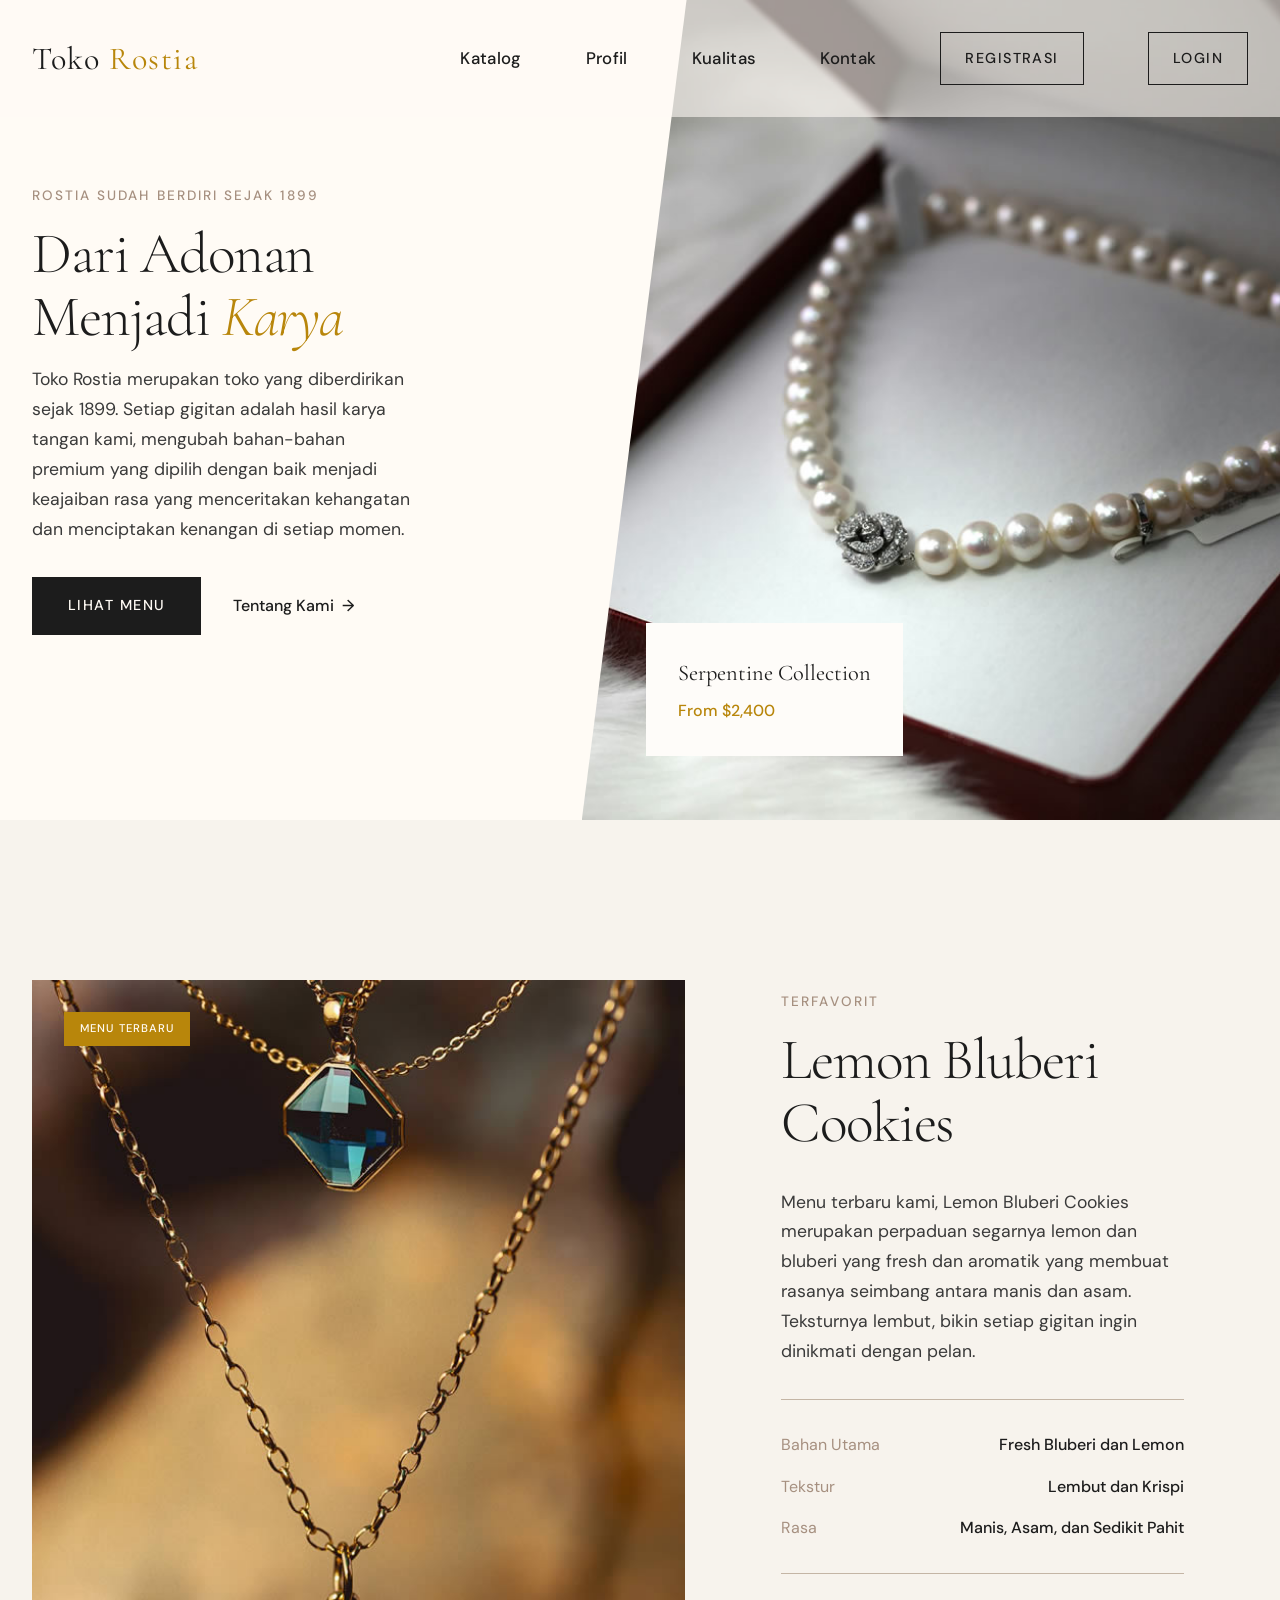
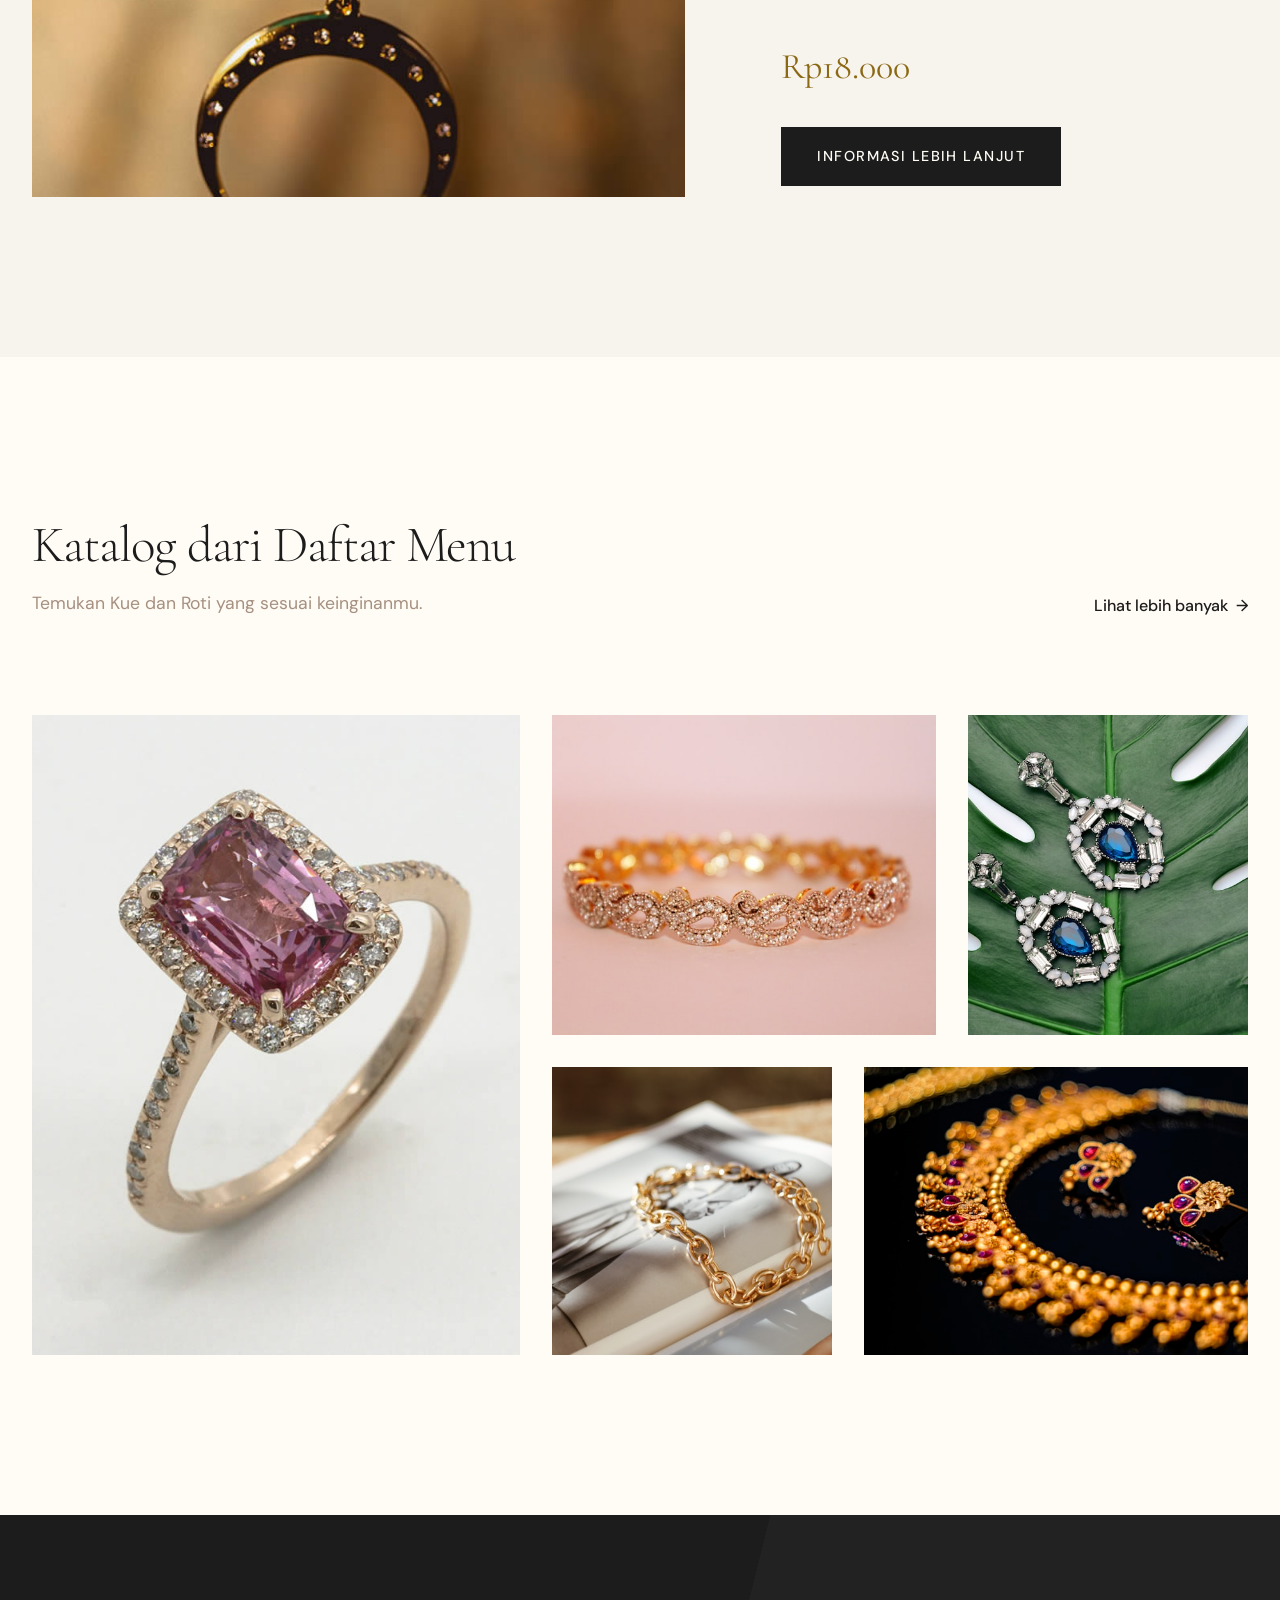
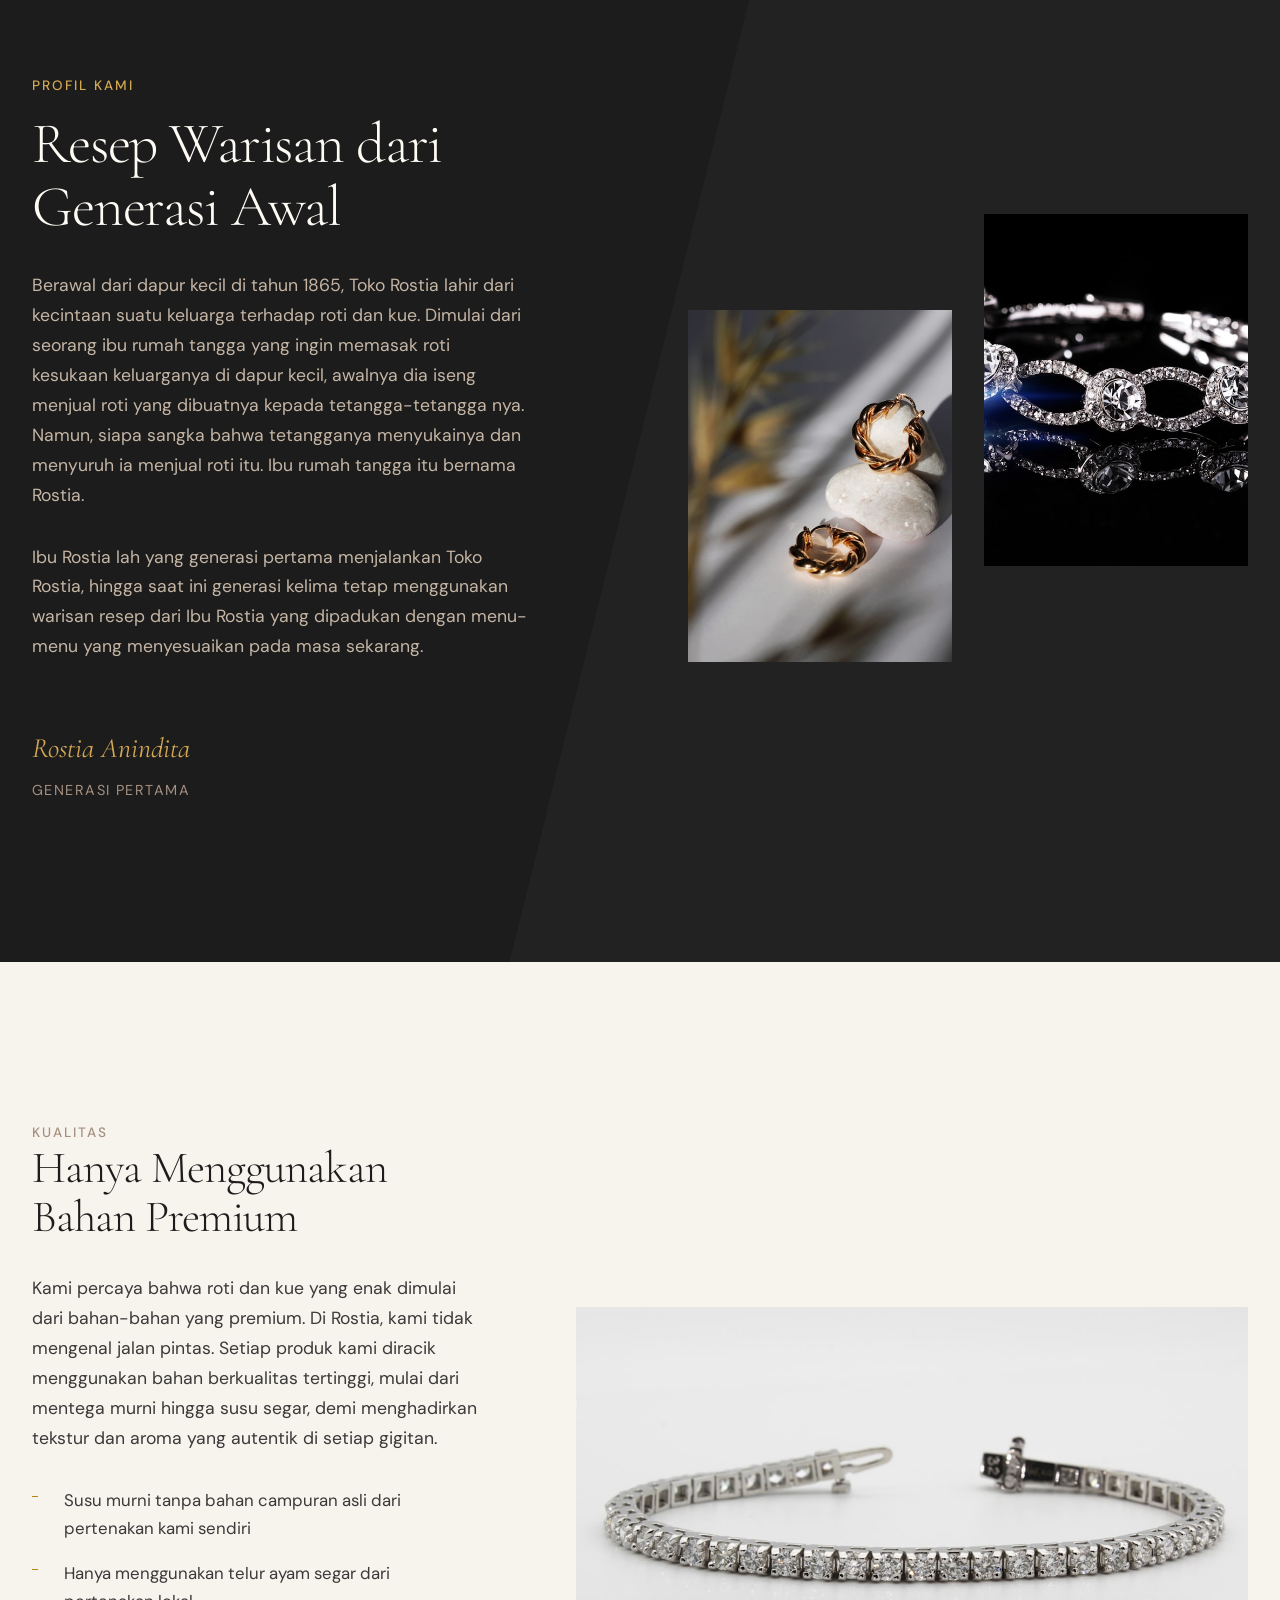
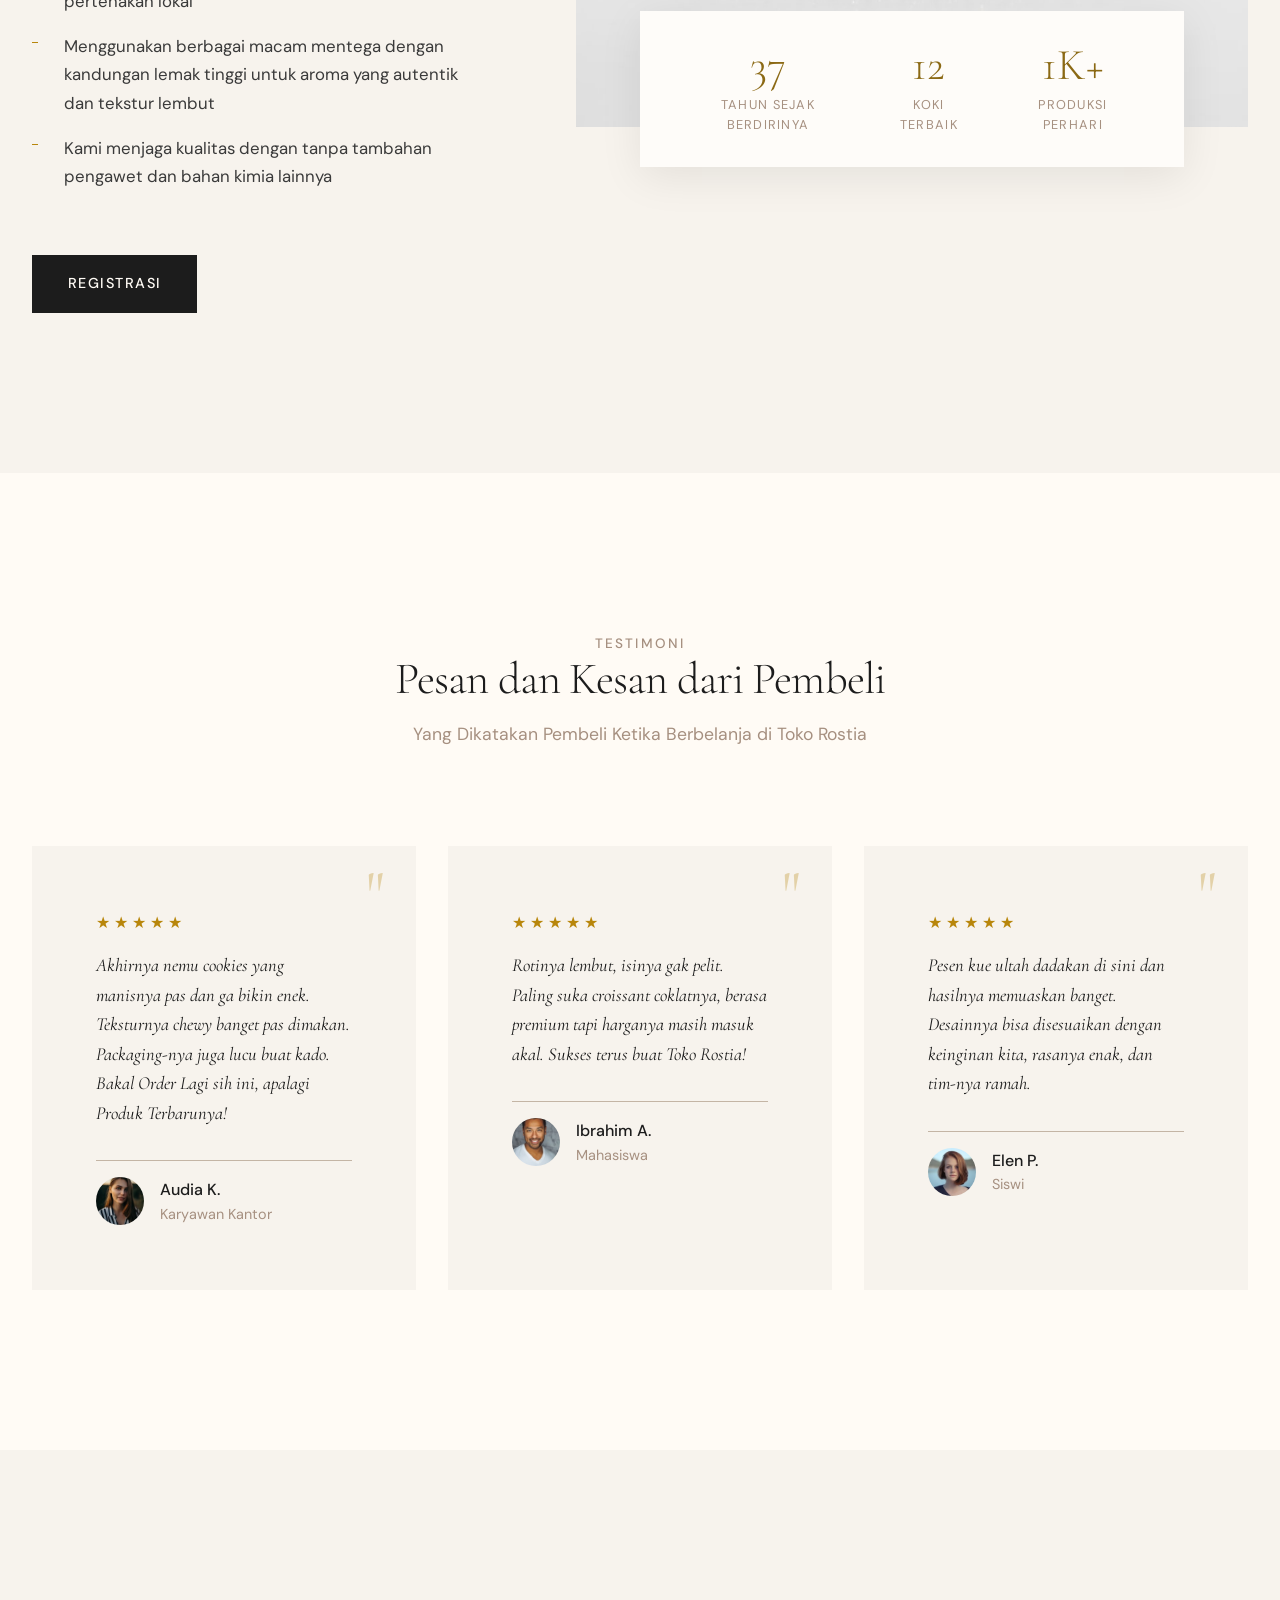
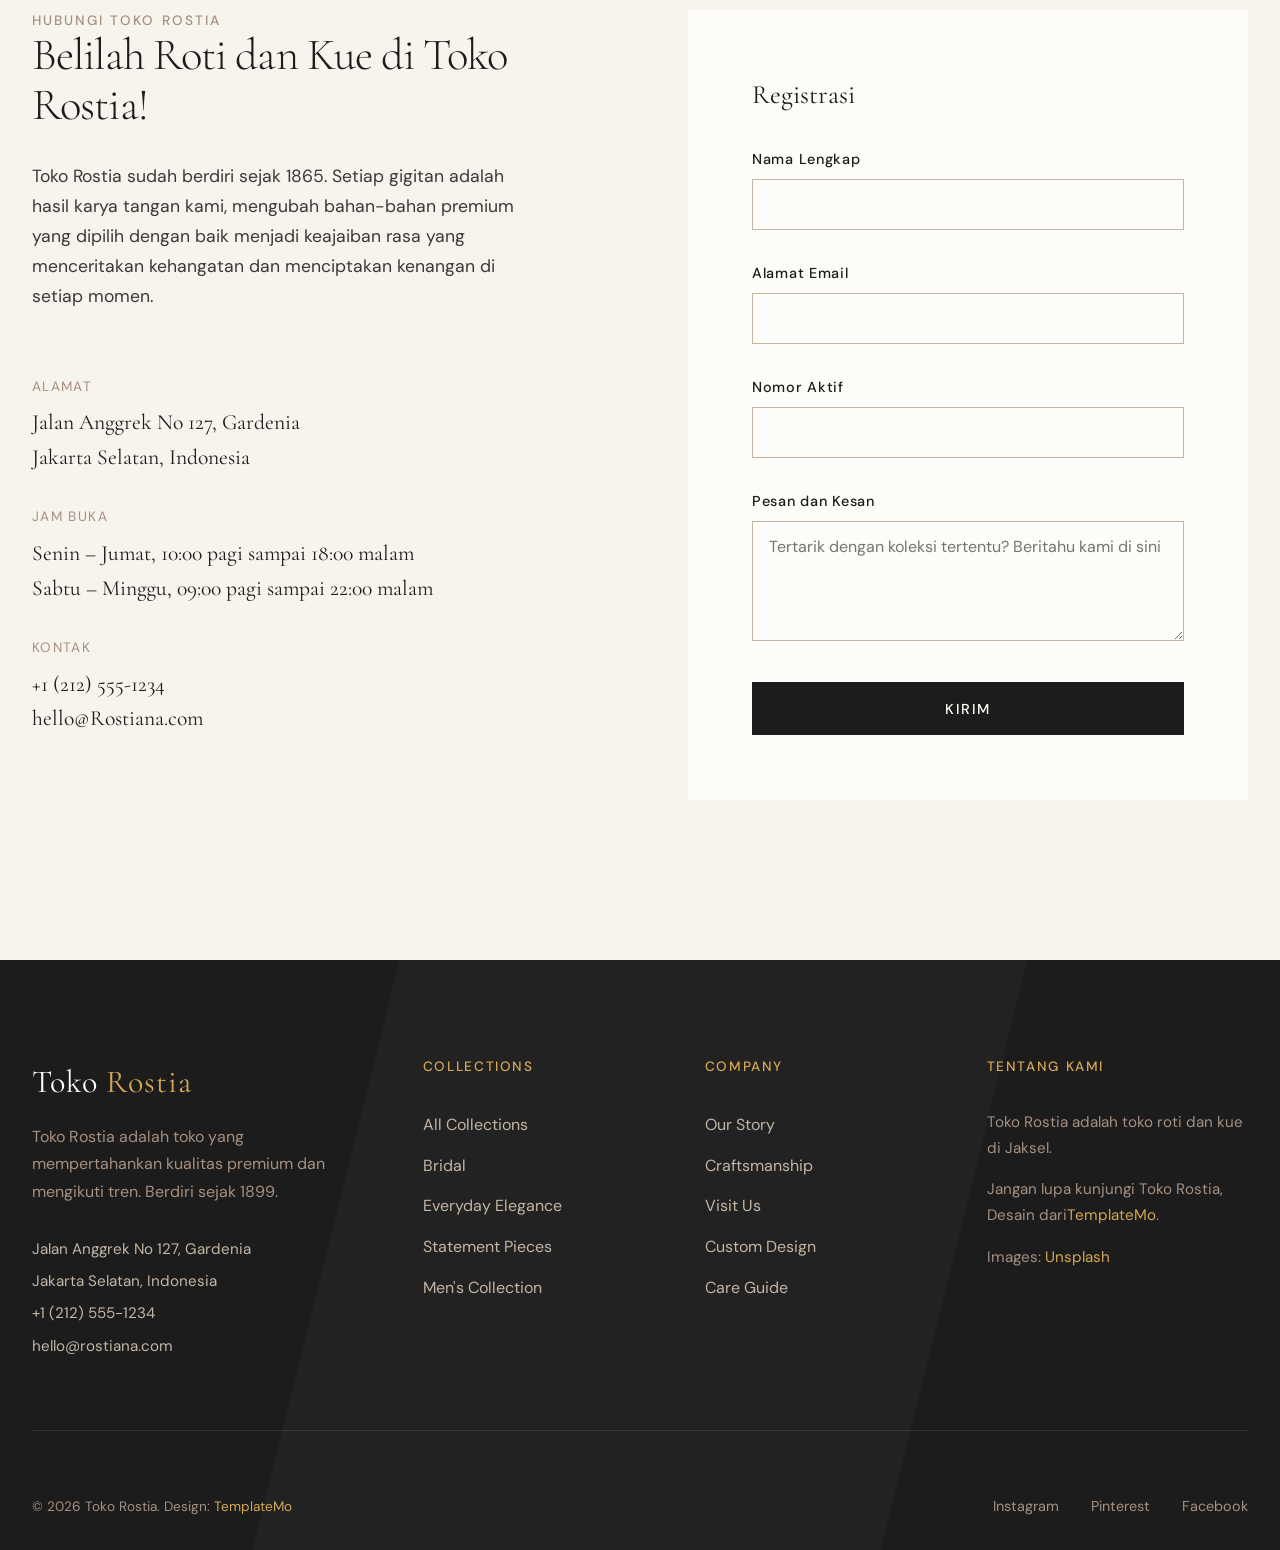
==== index.html @ 6ea212ae "Update index.html" ====
<!DOCTYPE html>
<html lang="en">
<head>
    <meta charset="UTF-8">
    <meta name="viewport" content="width=device-width, initial-scale=1.0">
    <title>tokorostia</title>
    
    <!-- Google Fonts -->
    <link rel="preconnect" href="https://fonts.googleapis.com">
    <link rel="preconnect" href="https://fonts.gstatic.com" crossorigin>
    <link href="https://fonts.googleapis.com/css2?family=Cormorant+Garamond:ital,wght@0,300;0,400;0,500;0,600;1,300;1,400&family=DM+Sans:ital,wght@0,400;0,500;0,600;1,400&display=swap" rel="stylesheet">
    <link rel="stylesheet" href="templatemo-maison-style.css">
    <!--

TemplateMo 611 Maison Doree

https://templatemo.com/tm-611-maison-doree

-->
</head>
<body>
    <!-- Header -->
    <header class="site-header" id="header">
        <div class="container">
            <div class="header-inner">
                <a href="#" class="logo">Toko <span>Rostia</span></a>
                
                <nav class="nav-main">
                    <a href="#collections">Katalog</a>
                    <a href="#story">Profil</a>
                    <a href="#craftsmanship">Kualitas</a>
                    <a href="#contact">Kontak</a>
                    <a href="#contact" class="nav-cta">Registrasi</a>
                    <a href="login/index.html" class="nav-cta">Login</a>
                </nav>
                
                <button class="menu-toggle" id="menuToggle" aria-label="Toggle menu">
                    <span></span>
                    <span></span>
                    <span></span>
                </button>
            </div>
        </div>
    </header>
    
    <!-- Mobile Navigation -->
    <div class="mobile-overlay" id="mobileOverlay"></div>
    <nav class="mobile-nav" id="mobileNav">
        <button class="mobile-nav-close" id="mobileNavClose">×</button>
        <ul class="mobile-nav-links">
            <li><a href="#collections">Katalog</a></li>
            <li><a href="#story">Profil</a></li>
            <li><a href="#craftsmanship">Kualitas</a></li>
            <li><a href="#contact">Kontak</a></li>
        </ul>
        <div class="mobile-nav-cta">
            <a href="#contact" class="btn-primary">Registrasi</a>
            <a href="login/index.html" class="btn-primary">Login</a>
        </div>
    </nav>
    
    <!-- Hero Section -->
    <section class="hero">
        <div class="hero-content">
            <p class="text-label hero-tagline">Rostia Sudah Berdiri Sejak 1899</p>
            <h1 class="heading-display hero-title">
                Dari Adonan<br>Menjadi <em>Karya</em>
            </h1>
            <p class="text-body hero-description">
                Toko Rostia merupakan toko yang diberdirikan sejak 1899. Setiap gigitan adalah hasil karya tangan  kami, mengubah bahan-bahan premium yang dipilih dengan baik menjadi keajaiban rasa yang menceritakan kehangatan dan menciptakan kenangan di setiap momen.
            </p>
            <div class="hero-actions">
                <a href="#collections" class="btn-primary">Lihat Menu</a>
                <a href="#story" class="btn-text">Tentang Kami</a>
            </div>
        </div>
        <div class="hero-image">
            <div class="hero-slide active" data-title="Matcha Mochi Cookies" data-price="Mulai Rp29.000">
                <img src="images/maison-hero-01.jpg" 
                     alt="Serpentine gold jewelry collection">
            </div>
            <div class="hero-slide" data-title="Americano" data-price="Mulai Rp20.000">
                <img src="images/maison-hero-02.jpg" 
                     alt="Aurora gold pendant necklace">
            </div>
            <div class="hero-slide" data-title="Croissant Cokelat" data-price="Mulai Rp17.000">
                <img src="images/maison-hero-03.jpg" 
                     alt="Heritage gold ring collection">
            </div>
            <div class="hero-image-overlay">
                <p class="overlay-title" id="heroTitle">Serpentine Collection</p>
                <p class="overlay-price" id="heroPrice">From $2,400</p>
            </div>
        </div>
    </section>
    
    <!-- Featured Piece -->
    <section class="featured-piece">
        <div class="container">
            <div class="featured-grid">
                <div class="featured-image-wrapper">
                    <div class="featured-image">
                        <img src="images/maison-hero-02.jpg" 
                             alt="Handcrafted gold necklace">
                    </div>
                    <div class="featured-badge">Menu Terbaru</div>
                </div>
                <div class="featured-content">
                    <p class="text-label featured-label">Terfavorit</p>
                    <h2 class="heading-display featured-title">
                        Lemon Bluberi Cookies 
                    </h2>
                    <p class="text-body featured-description">
                        Menu terbaru kami, Lemon Bluberi Cookies merupakan perpaduan segarnya lemon dan bluberi yang fresh dan aromatik yang membuat rasanya seimbang antara manis dan asam. Teksturnya lembut, bikin setiap gigitan ingin dinikmati dengan pelan.
                    </p>
                    <div class="featured-details">
                        <div class="detail-row">
                            <span class="detail-label">Bahan Utama</span>
                            <span class="detail-value">Fresh Bluberi dan Lemon</span>
                        </div>
                        <div class="detail-row">
                            <span class="detail-label">Tekstur</span>
                            <span class="detail-value">Lembut dan Krispi</span>
                        </div>
                        <div class="detail-row">
                            <span class="detail-label">Rasa</span>
                            <span class="detail-value">Manis, Asam, dan Sedikit Pahit</span>
                        </div>
                    </div>
                    <p class="featured-price">Rp18.000</p>
                    <a href="#contact" class="btn-primary">Informasi lebih lanjut</a>
                </div>
            </div>
        </div>
    </section>
    
    <!-- Collections -->
    <section class="collections" id="collections">
        <div class="container">
            <div class="section-header">
                <div class="section-header-left">
                    <h2 class="heading-display section-title">Katalog dari Daftar Menu</h2>
                    <p class="text-body section-subtitle">
                        Temukan Kue dan Roti yang sesuai keinginanmu.
                    </p>
                </div>
                <a href="#" class="btn-text">Lihat lebih banyak</a>
            </div>
            
            <div class="collections-grid">
                <div class="collection-item">
                    <div class="collection-image">
                        <img src="images/maison-hero-03.jpg" 
                             alt="Bridal jewelry collection">
                    </div>
                    <div class="collection-overlay">
                        <h3 class="collection-name">Roti</h3>
                        <p class="collection-count">11 macam</p>
                    </div>
                </div>
                
                <div class="collection-item">
                    <div class="collection-image">
                        <img src="images/maison-doree-01.jpg" 
                             alt="Everyday gold jewelry">
                    </div>
                    <div class="collection-overlay">
                        <h3 class="collection-name">Kue Ulang Tahun</h3>
                        <p class="collection-count">5 macam</p>
                    </div>
                </div>
                
                <div class="collection-item">
                    <div class="collection-image">
                        <img src="images/maison-doree-02.jpg" 
                             alt="Statement gold pieces">
                    </div>
                    <div class="collection-overlay">
                        <h3 class="collection-name">Makanan Utama</h3>
                        <p class="collection-count">20 macam</p>
                    </div>
                </div>
                
                <div class="collection-item">
                    <div class="collection-image">
                        <img src="images/maison-doree-03.jpg" 
                             alt="Heritage collection">
                    </div>
                    <div class="collection-overlay">
                        <h3 class="collection-name">Minuman</h3>
                        <p class="collection-count">12 macam</p>
                    </div>
                </div>
                
                <div class="collection-item">
                    <div class="collection-image">
                        <img src="images/maison-doree-04.jpg" 
                             alt="Men's gold collection">
                    </div>
                    <div class="collection-overlay">
                        <h3 class="collection-name">Makanan Penutup</h3>
                        <p class="collection-count">16 macam</p>
                    </div>
                </div>
            </div>
        </div>
    </section>
    
    <!-- Our Story -->
    <section class="story" id="story">
        <div class="container">
            <div class="story-grid">
                <div class="story-content">
                    <p class="text-label story-label">Profil Kami</p>
                    <h2 class="heading-display story-title">
                        Resep Warisan dari Generasi Awal
                    </h2>
                    <p class="text-body story-text">
                        Berawal dari dapur kecil di tahun 1865, Toko Rostia lahir dari kecintaan suatu keluarga terhadap roti dan kue. Dimulai dari seorang ibu rumah tangga yang ingin memasak roti kesukaan keluarganya di dapur kecil, awalnya dia iseng menjual roti yang dibuatnya kepada tetangga-tetangga nya. Namun, siapa sangka bahwa tetangganya menyukainya dan menyuruh ia menjual roti itu. Ibu rumah tangga itu bernama Rostia.
                    </p>
                    <p class="text-body story-text">
                        Ibu Rostia lah yang generasi pertama menjalankan Toko Rostia, hingga saat ini generasi kelima tetap menggunakan warisan resep dari Ibu Rostia yang dipadukan dengan menu-menu yang menyesuaikan pada masa sekarang.
                    </p>
                    <div class="story-signature">
                        <p class="signature-name">Rostia Anindita</p>
                        <p class="signature-title">Generasi Pertama</p>
                    </div>
                </div>
                <div class="story-images">
                    <div class="story-image">
                        <img src="images/maison-doree-05.jpg" 
                             alt="Goldsmith at work">
                    </div>
                    <div class="story-image">
                        <img src="images/maison-doree-06.jpg" 
                             alt="Jewelry crafting detail">
                    </div>
                </div>
            </div>
        </div>
    </section>
    
    <!-- Craftsmanship -->
    <section class="craftsmanship" id="craftsmanship">
        <div class="container">
            <div class="craft-grid">
                <div class="craft-content">
                    <p class="text-label">Kualitas</p>
                    <h2 class="heading-display craft-title">
                        Hanya Menggunakan Bahan Premium 
                    </h2>
                    <p class="text-body craft-text">
                        Kami percaya bahwa roti dan kue yang enak dimulai dari bahan-bahan yang premium. Di Rostia, kami tidak mengenal jalan pintas. Setiap produk kami diracik menggunakan bahan berkualitas tertinggi, mulai dari mentega murni hingga susu segar, demi menghadirkan tekstur dan aroma yang autentik di setiap gigitan.
                    </p>
                    <ul class="craft-list text-body">
                        <li>Susu murni tanpa bahan campuran asli dari pertenakan kami sendiri</li>
                        <li>Hanya menggunakan telur ayam segar dari pertenakan lokal</li>
                        <li>Menggunakan berbagai macam mentega dengan kandungan lemak tinggi untuk aroma yang autentik dan tekstur lembut</li>
                        <li>Kami menjaga kualitas dengan tanpa tambahan pengawet dan bahan kimia lainnya</li>
                    </ul>
                    <a href="#contact" class="btn-primary">Registrasi</a>
                </div>
                <div class="craft-image-wrapper">
                    <div class="craft-image">
                        <img src="images/maison-doree-07.jpg" 
                             alt="Jewelry craftsmanship workshop">
                    </div>
                    <div class="craft-stats">
                        <div class="stat-item">
                            <p class="stat-number">37</p>
                            <p class="stat-label">Tahun Sejak Berdirinya</p>
                        </div>
                        <div class="stat-item">
                            <p class="stat-number">12</p>
                            <p class="stat-label">Koki Terbaik</p>
                        </div>
                        <div class="stat-item">
                            <p class="stat-number">1K+</p>
                            <p class="stat-label">Produksi Perhari</p>
                        </div>
                    </div>
                </div>
            </div>
        </div>
    </section>
    
    <!-- Testimonials -->
    <section class="testimonials">
        <div class="container">
            <div class="testimonials-header">
                <p class="text-label">Testimoni</p>
                <h2 class="heading-display testimonials-title">Pesan dan Kesan dari Pembeli</h2>
                <p class="text-body testimonials-subtitle">Yang Dikatakan Pembeli Ketika Berbelanja di Toko Rostia</p>
            </div>
            
            <div class="testimonials-grid">
                <div class="testimonial-card">
                    <div class="testimonial-stars">
                        <span>★</span><span>★</span><span>★</span><span>★</span><span>★</span>
                    </div>
                    <p class="testimonial-text">
                        Akhirnya nemu cookies yang manisnya pas dan ga bikin enek. Teksturnya chewy banget pas dimakan. Packaging-nya juga lucu buat kado. Bakal Order Lagi sih ini, apalagi Produk Terbarunya!
                    </p>
                    <div class="testimonial-author">
                        <div class="testimonial-avatar">
                            <img src="images/avatar-01.jpg" alt="Catherine W.">
                        </div>
                        <div class="testimonial-info">
                            <p class="testimonial-name">Audia K.</p>
                            <p class="testimonial-detail">Karyawan Kantor</p>
                        </div>
                    </div>
                </div>
                
                <div class="testimonial-card">
                    <div class="testimonial-stars">
                        <span>★</span><span>★</span><span>★</span><span>★</span><span>★</span>
                    </div>
                    <p class="testimonial-text">
                        Rotinya lembut, isinya gak pelit. Paling suka croissant coklatnya, berasa premium tapi harganya masih masuk akal. Sukses terus buat Toko Rostia!
                    </p>
                    <div class="testimonial-author">
                        <div class="testimonial-avatar">
                            <img src="images/avatar-02.jpg" alt="Michael T.">
                        </div>
                        <div class="testimonial-info">
                            <p class="testimonial-name">Ibrahim A.</p>
                            <p class="testimonial-detail">Mahasiswa</p>
                        </div>
                    </div>
                </div>
                
                <div class="testimonial-card">
                    <div class="testimonial-stars">
                        <span>★</span><span>★</span><span>★</span><span>★</span><span>★</span>
                    </div>
                    <p class="testimonial-text">
                        Pesen kue ultah dadakan di sini dan hasilnya memuaskan banget. Desainnya bisa disesuaikan dengan keinginan kita, rasanya enak, dan tim-nya ramah.
                    </p>
                    <div class="testimonial-author">
                        <div class="testimonial-avatar">
                            <img src="images/avatar-03.jpg" alt="Eleanor M.">
                        </div>
                        <div class="testimonial-info">
                            <p class="testimonial-name">Elen P.</p>
                            <p class="testimonial-detail">Siswi</p>
                        </div>
                    </div>
                </div>
            </div>
        </div>
    </section>
    
    <!-- Contact -->
    <section class="contact" id="contact">
        <div class="container">
            <div class="contact-grid">
                <div class="contact-content">
                    <p class="text-label">Hubungi Toko Rostia</p>
                    <h2 class="heading-display contact-title">
                        Belilah Roti dan Kue di Toko Rostia! 
                    </h2>
                    <p class="text-body contact-text">
                        Toko Rostia sudah berdiri sejak 1865. Setiap gigitan adalah hasil karya tangan  kami, mengubah bahan-bahan premium yang dipilih dengan baik menjadi keajaiban rasa yang menceritakan kehangatan dan menciptakan kenangan di setiap momen.
                    </p>
                    
                    <div class="contact-details">
                        <div class="contact-item">
                            <p class="contact-item-label">Alamat</p>
                            <p class="contact-item-value">
                                Jalan Anggrek No 127, Gardenia<br>
                                Jakarta Selatan, Indonesia 
                            </p>
                        </div>
                        <div class="contact-item">
                            <p class="contact-item-label">Jam Buka</p>
                            <p class="contact-item-value">
                                Senin – Jumat, 10:00 pagi sampai 18:00 malam<br>
                                Sabtu – Minggu, 09:00 pagi sampai 22:00 malam
                            </p>
                        </div>
                        <div class="contact-item">
                            <p class="contact-item-label">Kontak</p>
                            <p class="contact-item-value">
                                <a href="tel:+12125551234">+1 (212) 555-1234</a><br>
                                <a href="mailto:hello@maisondoree.com">hello@Rostiana.com</a>
                            </p>
                        </div>
                    </div>
                </div>
                
                <div class="contact-form-wrapper">
                    <h3 class="form-title">Registrasi</h3>
                    <form id="appointmentForm">
                        <div class="form-group">
                            <label class="form-label" for="name">Nama Lengkap</label>
                            <input type="text" id="name" name="name" class="form-input" required>
                        </div>
                        <div class="form-group">
                            <label class="form-label" for="email">Alamat Email</label>
                            <input type="email" id="email" name="email" class="form-input" required>
                        </div>
                        <div class="form-group">
                            <label class="form-label" for="phone">Nomor Aktif</label>
                            <input type="tel" id="phone" name="phone" class="form-input">
                        </div>
                        <div class="form-group">
                            <label class="form-label" for="message">Pesan dan Kesan</label>
                            <textarea id="message" name="message" class="form-textarea" 
                                placeholder="Tertarik dengan koleksi tertentu? Beritahu kami di sini"></textarea>
                        </div>
                        <button type="submit" class="form-submit">Kirim</button>
                    </form>
                </div>
            </div>
        </div>
    </section>
    
    <!-- Footer -->
    <footer class="site-footer">
        <div class="container">
            <div class="footer-grid">
                <!-- Column 1: Brand & Contact -->
                <div class="footer-brand">
                    <p class="footer-logo">Toko <span>Rostia</span></p>
                    <p class="footer-tagline">
                        Toko Rostia adalah toko yang mempertahankan kualitas premium dan mengikuti tren. Berdiri sejak 1899.
                    </p>
                    <div class="footer-contact-info">
                        <p>Jalan Anggrek No 127, Gardenia</p>
                        <p>Jakarta Selatan, Indonesia</p>
                        <p><a href="tel:+12125551234">+1 (212) 555-1234</a></p>
                        <p><a href="mailto:hello@maisondoree.com">hello@rostiana.com</a></p>
                    </div>
                </div>
                
                <!-- Column 2: Quick Links -->
                <div class="footer-column">
                    <h4 class="footer-column-title">Collections</h4>
                    <ul class="footer-links">
                        <li><a href="#collections">All Collections</a></li>
                        <li><a href="#">Bridal</a></li>
                        <li><a href="#">Everyday Elegance</a></li>
                        <li><a href="#">Statement Pieces</a></li>
                        <li><a href="#">Men's Collection</a></li>
                    </ul>
                </div>
                
                <!-- Column 3: Company -->
                <div class="footer-column">
                    <h4 class="footer-column-title">Company</h4>
                    <ul class="footer-links">
                        <li><a href="#story">Our Story</a></li>
                        <li><a href="#craftsmanship">Craftsmanship</a></li>
                        <li><a href="#contact">Visit Us</a></li>
                        <li><a href="#">Custom Design</a></li>
                        <li><a href="#">Care Guide</a></li>
                    </ul>
                </div>
                
                <!-- Column 4: About This Website -->
                <div class="footer-column footer-about">
                    <h4 class="footer-column-title">Tentang Kami</h4>
                    <p>
                        Toko Rostia adalah toko roti dan kue di Jaksel.
                    </p>
                    <p>
                        Jangan lupa kunjungi Toko Rostia, Desain dari<a href="https://templatemo.com" target="_blank">TemplateMo</a>.
                    </p>
                    <p>
                        Images: <a href="https://unsplash.com" target="_blank">Unsplash</a>
                    </p>
                </div>
            </div>
            
            <!-- Footer Bottom -->
            <div class="footer-bottom">
                <p class="footer-copyright">© 2026 Toko Rostia. Design: <a href="https://templatemo.com" target="_blank" rel="nofollow">TemplateMo</a></p>
                <div class="footer-social">
                    <a href="#">Instagram</a>
                    <a href="#">Pinterest</a>
                    <a href="#">Facebook</a>
                </div>
            </div>
        </div>
    </footer>
    <script src="templatemo-maison-doree.js"></script>
</body>
</html>
---- templatemo-maison-style.css ----
@charset "utf-8";
/* 

CSS Document 

TemplateMo 611 Maison Doree

https://templatemo.com/tm-611-maison-doree

*/

:root {
	--color-cream: #FFFBF5;
	--color-ivory: #F7F3ED;
	--color-warm-white: #FEFCF9;
	--color-gold: #B8860B;
	--color-gold-light: #D4A853;
	--color-gold-dark: #8B6914;
	--color-charcoal: #1C1C1C;
	--color-charcoal-soft: #3A3A3A;
	--color-taupe: #A69080;
	--color-taupe-light: #C4B5A5;

	--font-display: 'Cormorant Garamond', Georgia, serif;
	--font-body: 'DM Sans', -apple-system, sans-serif;

	--space-xs: 0.5rem;
	--space-sm: 1rem;
	--space-md: 2rem;
	--space-lg: 4rem;
	--space-xl: 6rem;
	--space-2xl: 10rem;
}

*,
*::before,
*::after {
	margin: 0;
	padding: 0;
	box-sizing: border-box;
}

html {
	scroll-behavior: smooth;
}

body {
	font-family: var(--font-body);
	font-size: 18px;
	line-height: 1.6;
	color: var(--color-charcoal);
	background-color: var(--color-cream);
	-webkit-font-smoothing: antialiased;
}

img {
	max-width: 100%;
	height: auto;
	display: block;
}

a {
	color: inherit;
	text-decoration: none;
}

/* Typography */
.heading-display {
	font-family: var(--font-display);
	font-weight: 300;
	line-height: 1.1;
	letter-spacing: -0.02em;
}

.heading-editorial {
	font-family: var(--font-display);
	font-weight: 400;
	font-style: italic;
	line-height: 1.2;
}

.text-label {
	font-family: var(--font-body);
	font-size: 0.85rem;
	font-weight: 500;
	letter-spacing: 0.15em;
	text-transform: uppercase;
	color: var(--color-taupe);
}

.text-body {
	font-family: var(--font-body);
	font-size: 1.1rem;
	line-height: 1.7;
	color: var(--color-charcoal-soft);
}

/* Layout Utilities */
.container {
	width: 100%;
	max-width: 1400px;
	margin: 0 auto;
	padding: 0 var(--space-md);
}

.container--narrow {
	max-width: 900px;
}

.container--wide {
	max-width: 1600px;
}

/* ========================================
           HEADER / NAVIGATION
        ======================================== */
.site-header {
	position: fixed;
	top: 0;
	left: 0;
	right: 0;
	z-index: 1000;
	padding: var(--space-md) 0;
	transition: background 0.4s ease, padding 0.4s ease;
}

.site-header::before {
	content: '';
	position: absolute;
	top: 0;
	left: 0;
	right: 0;
	bottom: 0;
	background-color: rgba(255, 251, 245, 0.6);
	z-index: -1;
}

.site-header.scrolled {
	background: rgba(255, 251, 245, 0.98);
	backdrop-filter: blur(10px);
	padding: var(--space-sm) 0;
	box-shadow: 0 1px 0 rgba(0, 0, 0, 0.05);
}

.site-header.scrolled::before {
	display: none;
}

.header-inner {
	display: flex;
	align-items: center;
	justify-content: space-between;
}

.logo {
	font-family: var(--font-display);
	font-size: 2rem;
	font-weight: 400;
	letter-spacing: 0.05em;
}

.logo span {
	color: var(--color-gold);
}

.nav-main {
	display: flex;
	align-items: center;
	gap: var(--space-lg);
}

.nav-main a:not(.nav-cta) {
	font-family: var(--font-body);
	font-size: 1.05rem;
	font-weight: 500;
	letter-spacing: 0.02em;
	position: relative;
	padding: var(--space-xs) 0;
	transition: color 0.3s ease;
}

.nav-main a:not(.nav-cta):hover {
	color: var(--color-gold);
}

.nav-cta {
	font-family: var(--font-body);
	font-size: 0.9rem;
	font-weight: 500;
	letter-spacing: 0.1em;
	text-transform: uppercase;
	padding: 0.875rem 1.5rem;
	border: 1px solid var(--color-charcoal);
	transition: all 0.3s ease;
}

.nav-cta:hover {
	background-color: var(--color-charcoal);
	color: var(--color-cream);
}

/* Mobile Menu Toggle */
.menu-toggle {
	display: none;
	flex-direction: column;
	gap: 5px;
	background: none;
	border: none;
	cursor: pointer;
	padding: 10px;
}

.menu-toggle span {
	display: block;
	width: 24px;
	height: 1.5px;
	background-color: var(--color-charcoal);
	transition: all 0.3s ease;
}

/* ========================================
           HERO SECTION
        ======================================== */
.hero {
	min-height: 600px;
	max-height: 820px;
	height: 100vh;
	display: grid;
	grid-template-columns: 1fr 1.2fr;
	background-color: var(--color-cream);
	overflow: hidden;
}

.hero-content {
	display: flex;
	flex-direction: column;
	justify-content: center;
	padding: var(--space-md) var(--space-lg);
	padding-left: max(var(--space-md), calc((100vw - 1400px) / 2 + var(--space-md)));
}

.hero-tagline {
	margin-bottom: var(--space-sm);
	opacity: 0;
	transform: translateY(20px);
	animation: fadeUp 0.8s ease forwards;
	animation-delay: 0.3s;
}

.hero-title {
	font-size: clamp(2.5rem, 4.5vw, 4rem);
	margin-bottom: var(--space-sm);
	opacity: 0;
	transform: translateY(30px);
	animation: fadeUp 0.8s ease forwards;
	animation-delay: 0.5s;
}

.hero-title em {
	font-style: italic;
	color: var(--color-gold);
}

.hero-description {
	max-width: 380px;
	margin-bottom: var(--space-md);
	opacity: 0;
	transform: translateY(20px);
	animation: fadeUp 0.8s ease forwards;
	animation-delay: 0.7s;
}

.hero-actions {
	display: flex;
	align-items: center;
	gap: var(--space-md);
	opacity: 0;
	transform: translateY(20px);
	animation: fadeUp 0.8s ease forwards;
	animation-delay: 0.9s;
}

.btn-primary {
	display: inline-flex;
	align-items: center;
	gap: var(--space-sm);
	font-family: var(--font-body);
	font-size: 0.9rem;
	font-weight: 500;
	letter-spacing: 0.1em;
	text-transform: uppercase;
	padding: 1.1rem 2.25rem;
	background-color: var(--color-charcoal);
	color: var(--color-cream);
	border: none;
	cursor: pointer;
	transition: all 0.3s ease;
}

.btn-primary:hover {
	background-color: var(--color-gold-dark);
}

.btn-text {
	font-family: var(--font-body);
	font-size: 1rem;
	font-weight: 500;
	color: var(--color-charcoal);
	position: relative;
}

.btn-text::after {
	content: '→';
	margin-left: 0.5rem;
	transition: margin-left 0.3s ease;
}

.btn-text:hover::after {
	margin-left: 0.75rem;
}

.hero-image {
	position: relative;
	overflow: hidden;
	clip-path: polygon(15% 0, 100% 0, 100% 100%, 0 100%);
}

.hero-slide {
	position: absolute;
	inset: 0;
	opacity: 0;
	transition: opacity 1s ease-in-out;
}

.hero-slide.active {
	opacity: 1;
}

.hero-slide img {
	width: 100%;
	height: 100%;
	object-fit: cover;
}

.hero-image-overlay {
	position: absolute;
	bottom: var(--space-lg);
	left: var(--space-lg);
	background-color: var(--color-warm-white);
	padding: var(--space-md);
	max-width: 280px;
	z-index: 10;
	opacity: 0;
	transform: translateY(20px);
	animation: fadeUp 0.8s ease forwards;
	animation-delay: 1.1s;
}

.overlay-title {
	font-family: var(--font-display);
	font-size: 1.4rem;
	font-weight: 400;
	margin-bottom: var(--space-xs);
	transition: opacity 0.5s ease;
}

.overlay-price {
	font-family: var(--font-body);
	font-size: 1rem;
	color: var(--color-gold);
	font-weight: 500;
	transition: opacity 0.5s ease;
}

@keyframes fadeUp {
	to {
		opacity: 1;
		transform: translateY(0);
	}
}

/* ========================================
           FEATURED PIECE SECTION
        ======================================== */
.featured-piece {
	padding: var(--space-2xl) 0;
	background-color: var(--color-ivory);
}

.featured-grid {
	display: grid;
	grid-template-columns: 1.4fr 1fr;
	gap: var(--space-xl);
	align-items: center;
}

.featured-image-wrapper {
	position: relative;
}

.featured-image {
	aspect-ratio: 4/5;
	overflow: hidden;
}

.featured-image img {
	width: 100%;
	height: 100%;
	object-fit: cover;
	transition: transform 0.8s ease;
}

.featured-image-wrapper:hover .featured-image img {
	transform: scale(1.03);
}

.featured-badge {
	position: absolute;
	top: var(--space-md);
	left: var(--space-md);
	background-color: var(--color-gold);
	color: var(--color-cream);
	font-family: var(--font-body);
	font-size: 0.7rem;
	font-weight: 500;
	letter-spacing: 0.1em;
	text-transform: uppercase;
	padding: 0.5rem 1rem;
}

.featured-content {
	padding-right: var(--space-lg);
}

.featured-label {
	margin-bottom: var(--space-sm);
}

.featured-title {
	font-size: clamp(2.75rem, 4.5vw, 4rem);
	margin-bottom: var(--space-md);
}

.featured-description {
	margin-bottom: var(--space-md);
}

.featured-details {
	display: flex;
	flex-direction: column;
	gap: var(--space-sm);
	margin-bottom: var(--space-lg);
	padding: var(--space-md) 0;
	border-top: 1px solid var(--color-taupe-light);
	border-bottom: 1px solid var(--color-taupe-light);
}

.detail-row {
	display: flex;
	justify-content: space-between;
	font-size: 1rem;
}

.detail-label {
	color: var(--color-taupe);
}

.detail-value {
	font-weight: 500;
}

.featured-price {
	font-family: var(--font-display);
	font-size: 2.25rem;
	font-weight: 400;
	color: var(--color-gold-dark);
	margin-bottom: var(--space-md);
}

/* ========================================
           COLLECTIONS SECTION
        ======================================== */
.collections {
	padding: var(--space-2xl) 0;
	background-color: var(--color-cream);
}

.section-header {
	display: flex;
	justify-content: space-between;
	align-items: flex-end;
	margin-bottom: var(--space-xl);
}

.section-header-left {
	max-width: 500px;
}

.section-title {
	font-size: clamp(2.25rem, 4vw, 3.5rem);
	margin-bottom: var(--space-sm);
}

.section-subtitle {
	color: var(--color-taupe);
}

/* Asymmetric Masonry Grid */
.collections-grid {
	display: grid;
	grid-template-columns: repeat(12, 1fr);
	grid-template-rows: repeat(2, auto);
	gap: var(--space-md);
}

.collection-item {
	position: relative;
	overflow: hidden;
	cursor: pointer;
}

.collection-item:nth-child(1) {
	grid-column: 1 / 6;
	grid-row: 1 / 3;
}

.collection-item:nth-child(2) {
	grid-column: 6 / 10;
	grid-row: 1 / 2;
}

.collection-item:nth-child(3) {
	grid-column: 10 / 13;
	grid-row: 1 / 2;
}

.collection-item:nth-child(4) {
	grid-column: 6 / 9;
	grid-row: 2 / 3;
}

.collection-item:nth-child(5) {
	grid-column: 9 / 13;
	grid-row: 2 / 3;
}

.collection-image {
	width: 100%;
	height: 100%;
	min-height: 280px;
	overflow: hidden;
}

.collection-item:nth-child(1) .collection-image {
	min-height: 600px;
}

.collection-image img {
	width: 100%;
	height: 100%;
	object-fit: cover;
	transition: transform 0.6s ease;
}

.collection-item:hover .collection-image img {
	transform: scale(1.05);
}

.collection-overlay {
	position: absolute;
	inset: 0;
	background: linear-gradient(to top, rgba(28, 28, 28, 0.7) 0%, transparent 60%);
	display: flex;
	flex-direction: column;
	justify-content: flex-end;
	padding: var(--space-md);
	opacity: 0;
	transition: opacity 0.4s ease;
}

.collection-item:hover .collection-overlay {
	opacity: 1;
}

.collection-name {
	font-family: var(--font-display);
	font-size: 1.75rem;
	font-weight: 400;
	color: var(--color-cream);
	margin-bottom: var(--space-xs);
}

.collection-count {
	font-size: 0.9rem;
	color: var(--color-taupe-light);
	letter-spacing: 0.05em;
}

/* ========================================
           ABOUT / STORY SECTION
        ======================================== */
.story {
	padding: var(--space-2xl) 0;
	background: linear-gradient(104deg,
			#1C1C1C 0%,
			#1C1C1C 50%,
			#222222 50%,
			#222222 100%);
	color: var(--color-cream);
	overflow: hidden;
}

.story-grid {
	display: grid;
	grid-template-columns: 1fr 1fr;
	gap: var(--space-xl);
	align-items: center;
}

.story-content {
	padding-right: var(--space-lg);
}

.story-label {
	color: var(--color-gold-light);
	margin-bottom: var(--space-sm);
}

.story-title {
	font-size: clamp(2.75rem, 4.5vw, 4.5rem);
	margin-bottom: var(--space-md);
	color: var(--color-cream);
}

.story-text {
	color: var(--color-taupe-light);
	margin-bottom: var(--space-md);
}

.story-signature {
	margin-top: var(--space-lg);
}

.signature-name {
	font-family: var(--font-display);
	font-style: italic;
	font-size: 1.75rem;
	color: var(--color-gold-light);
	margin-bottom: var(--space-xs);
}

.signature-title {
	font-size: 0.9rem;
	color: var(--color-taupe);
	letter-spacing: 0.1em;
	text-transform: uppercase;
}

.story-images {
	display: grid;
	grid-template-columns: 1fr 1fr;
	gap: var(--space-md);
	position: relative;
}

.story-image:first-child {
	margin-top: var(--space-xl);
}

.story-image {
	aspect-ratio: 3/4;
	overflow: hidden;
}

.story-image img {
	width: 100%;
	height: 100%;
	object-fit: cover;
}

/* ========================================
           CRAFTSMANSHIP SECTION
        ======================================== */
.craftsmanship {
	padding: var(--space-2xl) 0;
	background-color: var(--color-ivory);
	overflow: hidden;
}

.craft-grid {
	display: grid;
	grid-template-columns: 1fr 1.5fr;
	gap: var(--space-xl);
	align-items: center;
}

.craft-content {
	order: 1;
}

.craft-image-wrapper {
	order: 2;
	position: relative;
}

.craft-image {
	aspect-ratio: 16/10;
	overflow: hidden;
}

.craft-image img {
	width: 100%;
	height: 100%;
	object-fit: cover;
}

.craft-stats {
	position: absolute;
	bottom: -40px;
	left: var(--space-lg);
	right: var(--space-lg);
	display: flex;
	gap: var(--space-lg);
	background-color: var(--color-warm-white);
	padding: var(--space-md) var(--space-lg);
	box-shadow: 0 10px 40px rgba(0, 0, 0, 0.08);
}

.stat-item {
	text-align: center;
}

.stat-number {
	font-family: var(--font-display);
	font-size: 2.75rem;
	font-weight: 300;
	color: var(--color-gold-dark);
	line-height: 1;
	margin-bottom: var(--space-xs);
}

.stat-label {
	font-size: 0.8rem;
	letter-spacing: 0.1em;
	text-transform: uppercase;
	color: var(--color-taupe);
}

.craft-title {
	font-size: clamp(2.25rem, 3.5vw, 3rem);
	margin-bottom: var(--space-md);
}

.craft-text {
	margin-bottom: var(--space-md);
}

.craft-list {
	list-style: none;
	margin-bottom: var(--space-lg);
}

.craft-list li {
	position: relative;
	padding-left: var(--space-md);
	margin-bottom: var(--space-sm);
	font-size: 1.05rem;
}

.craft-list li::before {
	content: '';
	position: absolute;
	left: 0;
	top: 0.6em;
	width: 6px;
	height: 1px;
	background-color: var(--color-gold);
}

/* ========================================
           TESTIMONIALS SECTION
        ======================================== */
.testimonials {
	padding: var(--space-2xl) 0;
	background-color: var(--color-cream);
}

.testimonials-header {
	text-align: center;
	margin-bottom: var(--space-xl);
}

.testimonials-title {
	font-size: clamp(2.25rem, 3.5vw, 3rem);
	margin-bottom: var(--space-sm);
}

.testimonials-subtitle {
	color: var(--color-taupe);
}

.testimonials-grid {
	display: grid;
	grid-template-columns: repeat(3, 1fr);
	gap: var(--space-md);
}

.testimonial-card {
	background-color: var(--color-ivory);
	padding: var(--space-lg);
	position: relative;
	transition: transform 0.3s ease, box-shadow 0.3s ease;
}

.testimonial-card:hover {
	transform: translateY(-5px);
	box-shadow: 0 15px 40px rgba(0, 0, 0, 0.08);
}

.testimonial-card::before {
	content: '"';
	position: absolute;
	top: var(--space-sm);
	right: var(--space-md);
	font-family: var(--font-display);
	font-size: 4rem;
	line-height: 1;
	color: var(--color-gold);
	opacity: 0.3;
}

.testimonial-stars {
	display: flex;
	gap: 4px;
	margin-bottom: var(--space-sm);
}

.testimonial-stars span {
	color: var(--color-gold);
	font-size: 1rem;
}

.testimonial-text {
	font-family: var(--font-display);
	font-size: 1.15rem;
	font-style: italic;
	line-height: 1.6;
	color: var(--color-charcoal);
	margin-bottom: var(--space-md);
}

.testimonial-author {
	display: flex;
	align-items: center;
	gap: var(--space-sm);
	padding-top: var(--space-sm);
	border-top: 1px solid var(--color-taupe-light);
}

.testimonial-avatar {
	width: 48px;
	height: 48px;
	border-radius: 50%;
	overflow: hidden;
	flex-shrink: 0;
}

.testimonial-avatar img {
	width: 100%;
	height: 100%;
	object-fit: cover;
}

.testimonial-info {
	flex: 1;
}

.testimonial-name {
	font-family: var(--font-body);
	font-size: 1rem;
	font-weight: 500;
	color: var(--color-charcoal);
}

.testimonial-detail {
	font-size: 0.9rem;
	color: var(--color-taupe);
}

/* ========================================
           CONTACT / VISIT SECTION
        ======================================== */
.contact {
	padding: var(--space-2xl) 0;
	background-color: var(--color-ivory);
}

.contact-grid {
	display: grid;
	grid-template-columns: 1fr 1fr;
	gap: var(--space-xl);
}

.contact-content {
	padding-right: var(--space-lg);
}

.contact-title {
	font-size: clamp(2.25rem, 3.5vw, 3rem);
	margin-bottom: var(--space-md);
}

.contact-text {
	margin-bottom: var(--space-lg);
}

.contact-details {
	margin-bottom: var(--space-lg);
}

.contact-item {
	margin-bottom: var(--space-md);
}

.contact-item-label {
	font-size: 0.85rem;
	letter-spacing: 0.1em;
	text-transform: uppercase;
	color: var(--color-taupe);
	margin-bottom: var(--space-xs);
}

.contact-item-value {
	font-family: var(--font-display);
	font-size: 1.35rem;
}

.contact-item-value a {
	transition: color 0.3s ease;
}

.contact-item-value a:hover {
	color: var(--color-gold);
}

.contact-form-wrapper {
	background-color: var(--color-warm-white);
	padding: var(--space-lg);
}

.form-title {
	font-family: var(--font-display);
	font-size: 1.65rem;
	font-weight: 400;
	margin-bottom: var(--space-md);
}

.form-group {
	margin-bottom: var(--space-md);
}

.form-label {
	display: block;
	font-size: 0.9rem;
	font-weight: 500;
	letter-spacing: 0.05em;
	margin-bottom: var(--space-xs);
}

.form-input,
.form-textarea {
	width: 100%;
	padding: 0.875rem 1rem;
	font-family: var(--font-body);
	font-size: 1rem;
	border: 1px solid var(--color-taupe-light);
	background-color: transparent;
	transition: border-color 0.3s ease;
}

.form-input:focus,
.form-textarea:focus {
	outline: none;
	border-color: var(--color-gold);
}

.form-textarea {
	min-height: 120px;
	resize: vertical;
}

.form-submit {
	width: 100%;
	padding: 1.1rem;
	font-family: var(--font-body);
	font-size: 0.9rem;
	font-weight: 500;
	letter-spacing: 0.1em;
	text-transform: uppercase;
	background-color: var(--color-charcoal);
	color: var(--color-cream);
	border: none;
	cursor: pointer;
	transition: background-color 0.3s ease;
}

.form-submit:hover {
	background-color: var(--color-gold-dark);
}

/* ========================================
           FOOTER - 4 Column Layout
        ======================================== */
.site-footer {
	background: linear-gradient(104deg,
			#1C1C1C 0%,
			#1C1C1C 28%,
			#222222 28%,
			#222222 72%,
			#1C1C1C 72%,
			#1C1C1C 100%);
	color: var(--color-cream);
	padding: var(--space-xl) 0 var(--space-md);
	position: relative;
}

.footer-grid {
	display: grid;
	grid-template-columns: 1.5fr 1fr 1fr 1.2fr;
	gap: var(--space-lg);
	margin-bottom: var(--space-lg);
	padding-bottom: var(--space-lg);
	border-bottom: 1px solid rgba(255, 255, 255, 0.1);
}

/* Column 1: Brand */
.footer-brand {
	padding-right: var(--space-md);
}

.footer-logo {
	font-family: var(--font-display);
	font-size: 2rem;
	font-weight: 400;
	letter-spacing: 0.03em;
	margin-bottom: var(--space-sm);
}

.footer-logo span {
	color: var(--color-gold-light);
}

.footer-tagline {
	font-size: 1rem;
	color: var(--color-taupe);
	line-height: 1.7;
	margin-bottom: var(--space-md);
}

.footer-contact-info p {
	font-size: 0.95rem;
	color: var(--color-taupe-light);
	margin-bottom: var(--space-xs);
}

.footer-contact-info a {
	color: var(--color-taupe-light);
	transition: color 0.3s ease;
}

.footer-contact-info a:hover {
	color: var(--color-gold-light);
}

/* Column Headers */
.footer-column-title {
	font-family: var(--font-body);
	font-size: 0.85rem;
	font-weight: 500;
	letter-spacing: 0.12em;
	text-transform: uppercase;
	color: var(--color-gold-light);
	margin-bottom: var(--space-md);
}

/* Column Links */
.footer-links {
	list-style: none;
}

.footer-links li {
	margin-bottom: 0.75rem;
}

.footer-links a {
	font-size: 1rem;
	color: var(--color-taupe-light);
	transition: color 0.3s ease;
}

.footer-links a:hover {
	color: var(--color-cream);
}

/* Column 4: About Website */
.footer-about p {
	font-size: 0.95rem;
	color: var(--color-taupe);
	line-height: 1.7;
	margin-bottom: var(--space-sm);
}

.footer-about a {
	color: var(--color-gold-light);
	transition: color 0.3s ease;
}

.footer-about a:hover {
	color: var(--color-cream);
}

/* Footer Bottom */
.footer-bottom {
	display: flex;
	justify-content: space-between;
	align-items: center;
}

.footer-copyright {
	font-size: 0.85rem;
	color: var(--color-taupe);
}

.footer-copyright a {
	color: var(--color-gold-light);
	transition: color 0.3s ease;
}

.footer-copyright a:hover {
	color: var(--color-cream);
}

.footer-social {
	display: flex;
	gap: var(--space-md);
}

.footer-social a {
	font-size: 0.9rem;
	color: var(--color-taupe);
	transition: color 0.3s ease;
}

.footer-social a:hover {
	color: var(--color-gold-light);
}

/* ========================================
           RESPONSIVE STYLES
        ======================================== */
@media (max-width: 1200px) {
	.hero {
		grid-template-columns: 1fr 1fr;
	}

	.hero-content {
		padding: var(--space-md) var(--space-md);
		padding-left: var(--space-lg);
	}

	.collections-grid {
		grid-template-columns: repeat(6, 1fr);
	}

	.collection-item:nth-child(1) {
		grid-column: 1 / 4;
		grid-row: 1 / 2;
	}

	.collection-item:nth-child(2) {
		grid-column: 4 / 7;
		grid-row: 1 / 2;
	}

	.collection-item:nth-child(3) {
		grid-column: 1 / 3;
		grid-row: 2 / 3;
	}

	.collection-item:nth-child(4) {
		grid-column: 3 / 5;
		grid-row: 2 / 3;
	}

	.collection-item:nth-child(5) {
		grid-column: 5 / 7;
		grid-row: 2 / 3;
	}

	.collection-item:nth-child(1) .collection-image {
		min-height: 350px;
	}
}

@media (max-width: 1100px) {
	.logo {
		font-size: 1.5rem;
	}

	.nav-main {
		gap: var(--space-md);
	}

	.nav-main a:not(.nav-cta) {
		font-size: 0.85rem;
	}

	.nav-cta {
		font-size: 0.75rem;
		padding: 0.7rem 1rem;
	}

	.craft-stats {
		gap: var(--space-md);
		padding: var(--space-sm) var(--space-md);
		left: var(--space-md);
		right: var(--space-md);
	}
}

@media (max-width: 860px) {
	.nav-main {
		display: none;
	}

	.menu-toggle {
		display: flex;
	}

	.hero {
		grid-template-columns: 1fr;
		height: auto;
		max-height: none;
	}

	.hero-content {
		padding: calc(var(--space-lg) + 60px) var(--space-md) var(--space-lg);
		order: 2;
	}

	.hero-image {
		order: 1;
		height: 400px;
		clip-path: none;
	}

	.hero-image-overlay {
		display: none;
	}

	.featured-grid,
	.story-grid,
	.craft-grid,
	.contact-grid {
		grid-template-columns: 1fr;
	}

	.featured-content {
		padding-right: 0;
		order: 2;
	}

	.featured-image-wrapper {
		order: 1;
	}

	.story-content {
		padding-right: 0;
	}

	.craft-content {
		order: 2;
	}

	.craft-image-wrapper {
		order: 1;
	}

	.craft-stats {
		position: static;
		margin-top: var(--space-md);
		justify-content: center;
	}

	.testimonials-grid {
		grid-template-columns: 1fr;
		gap: var(--space-md);
	}

	.contact-content {
		padding-right: 0;
	}

	.footer-grid {
		grid-template-columns: 1fr 1fr;
		gap: var(--space-lg);
	}

	.footer-brand {
		grid-column: 1 / -1;
		padding-right: 0;
	}

	.footer-bottom {
		flex-direction: column;
		gap: var(--space-md);
		text-align: center;
	}
}

@media (max-width: 768px) {
	.collections-grid {
		grid-template-columns: 1fr 1fr;
	}

	.collection-item:nth-child(1) {
		grid-column: 1 / -1;
		grid-row: auto;
	}

	.collection-item:nth-child(2),
	.collection-item:nth-child(3),
	.collection-item:nth-child(4),
	.collection-item:nth-child(5) {
		grid-column: auto;
		grid-row: auto;
	}

	.collection-item:nth-child(1) .collection-image {
		min-height: 300px;
	}

	.collection-overlay {
		opacity: 1;
	}

	.story-images {
		grid-template-columns: 1fr;
		gap: var(--space-sm);
	}

	.story-image:first-child {
		margin-top: 0;
	}

	.section-header {
		flex-direction: column;
		align-items: flex-start;
		gap: var(--space-md);
	}

	.testimonials-grid {
		grid-template-columns: repeat(2, 1fr);
	}

	.testimonial-card:nth-child(3) {
		grid-column: 1 / -1;
	}
}

@media (max-width: 576px) {
	:root {
		--space-lg: 3rem;
		--space-xl: 4rem;
		--space-2xl: 6rem;
	}

	.hero-actions {
		flex-direction: column;
		align-items: flex-start;
	}

	.collections-grid {
		grid-template-columns: 1fr;
	}

	.collection-item:nth-child(n) {
		grid-column: 1;
	}

	.craft-stats {
		flex-direction: column;
		gap: var(--space-md);
	}

	.testimonials-grid {
		grid-template-columns: 1fr;
	}

	.testimonial-card:nth-child(3) {
		grid-column: auto;
	}

	.footer-grid {
		grid-template-columns: 1fr;
	}
}

/* Mobile Navigation */
.mobile-nav {
	position: fixed;
	top: 0;
	right: -100%;
	width: 100%;
	max-width: 400px;
	height: 100vh;
	height: 100dvh;
	background-color: var(--color-warm-white);
	z-index: 2000;
	padding: var(--space-xl) var(--space-md);
	transition: right 0.4s ease;
	display: flex;
	flex-direction: column;
	overflow-y: auto;
	overscroll-behavior: contain;
}

.mobile-nav.active {
	right: 0;
}

.mobile-nav-close {
	position: absolute;
	top: var(--space-md);
	right: var(--space-md);
	background: none;
	border: none;
	font-size: 1.5rem;
	cursor: pointer;
	color: var(--color-charcoal);
}

.mobile-nav-links {
	list-style: none;
	margin-top: var(--space-xl);
}

.mobile-nav-links li {
	margin-bottom: var(--space-md);
}

.mobile-nav-links a {
	font-family: var(--font-display);
	font-size: 2rem;
	font-weight: 400;
	color: var(--color-charcoal);
	transition: color 0.3s ease;
}

.mobile-nav-links a:hover {
	color: var(--color-gold);
}

.mobile-nav-cta {
	margin-top: var(--space-xl);
	padding-bottom: var(--space-md);
}

.mobile-overlay {
	position: fixed;
	inset: 0;
	background-color: rgba(0, 0, 0, 0.4);
	z-index: 1999;
	opacity: 0;
	visibility: hidden;
	transition: opacity 0.4s ease, visibility 0.4s ease;
}

.mobile-overlay.active {
	opacity: 1;
	visibility: visible;
}
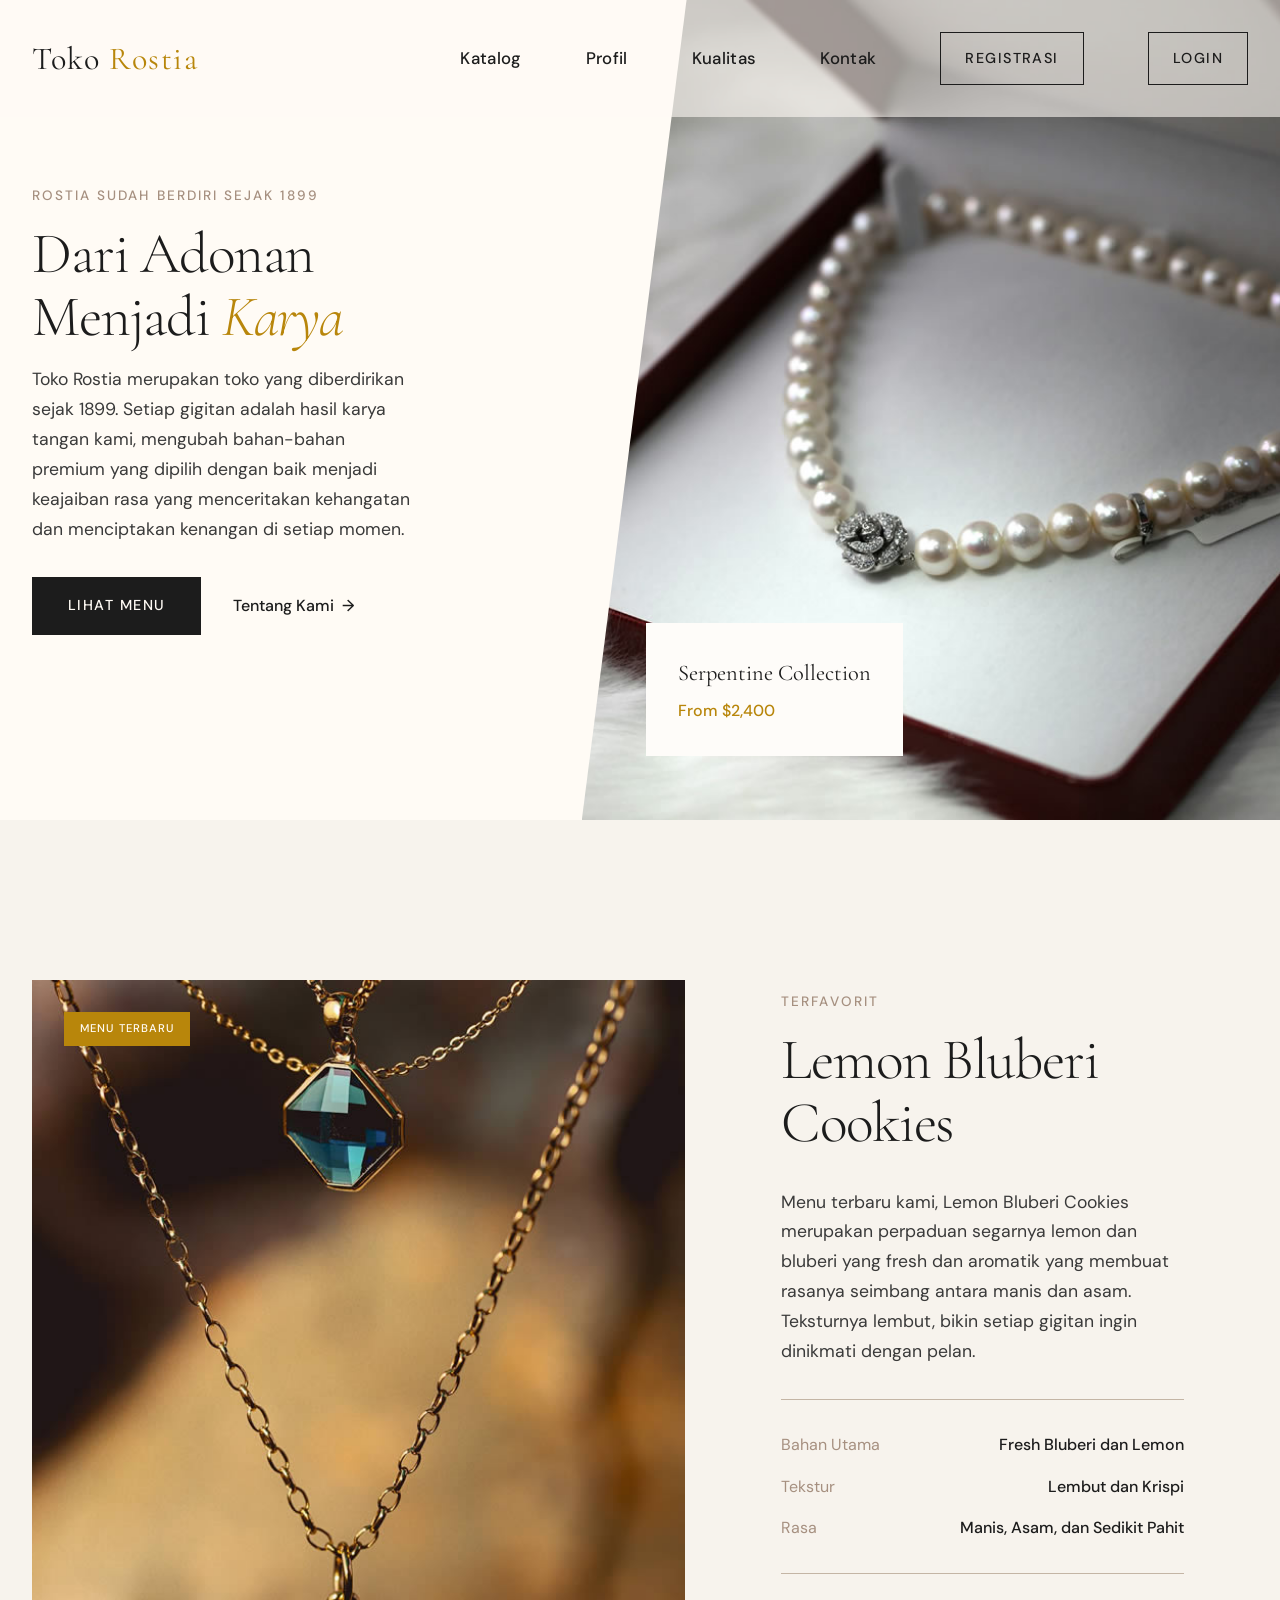
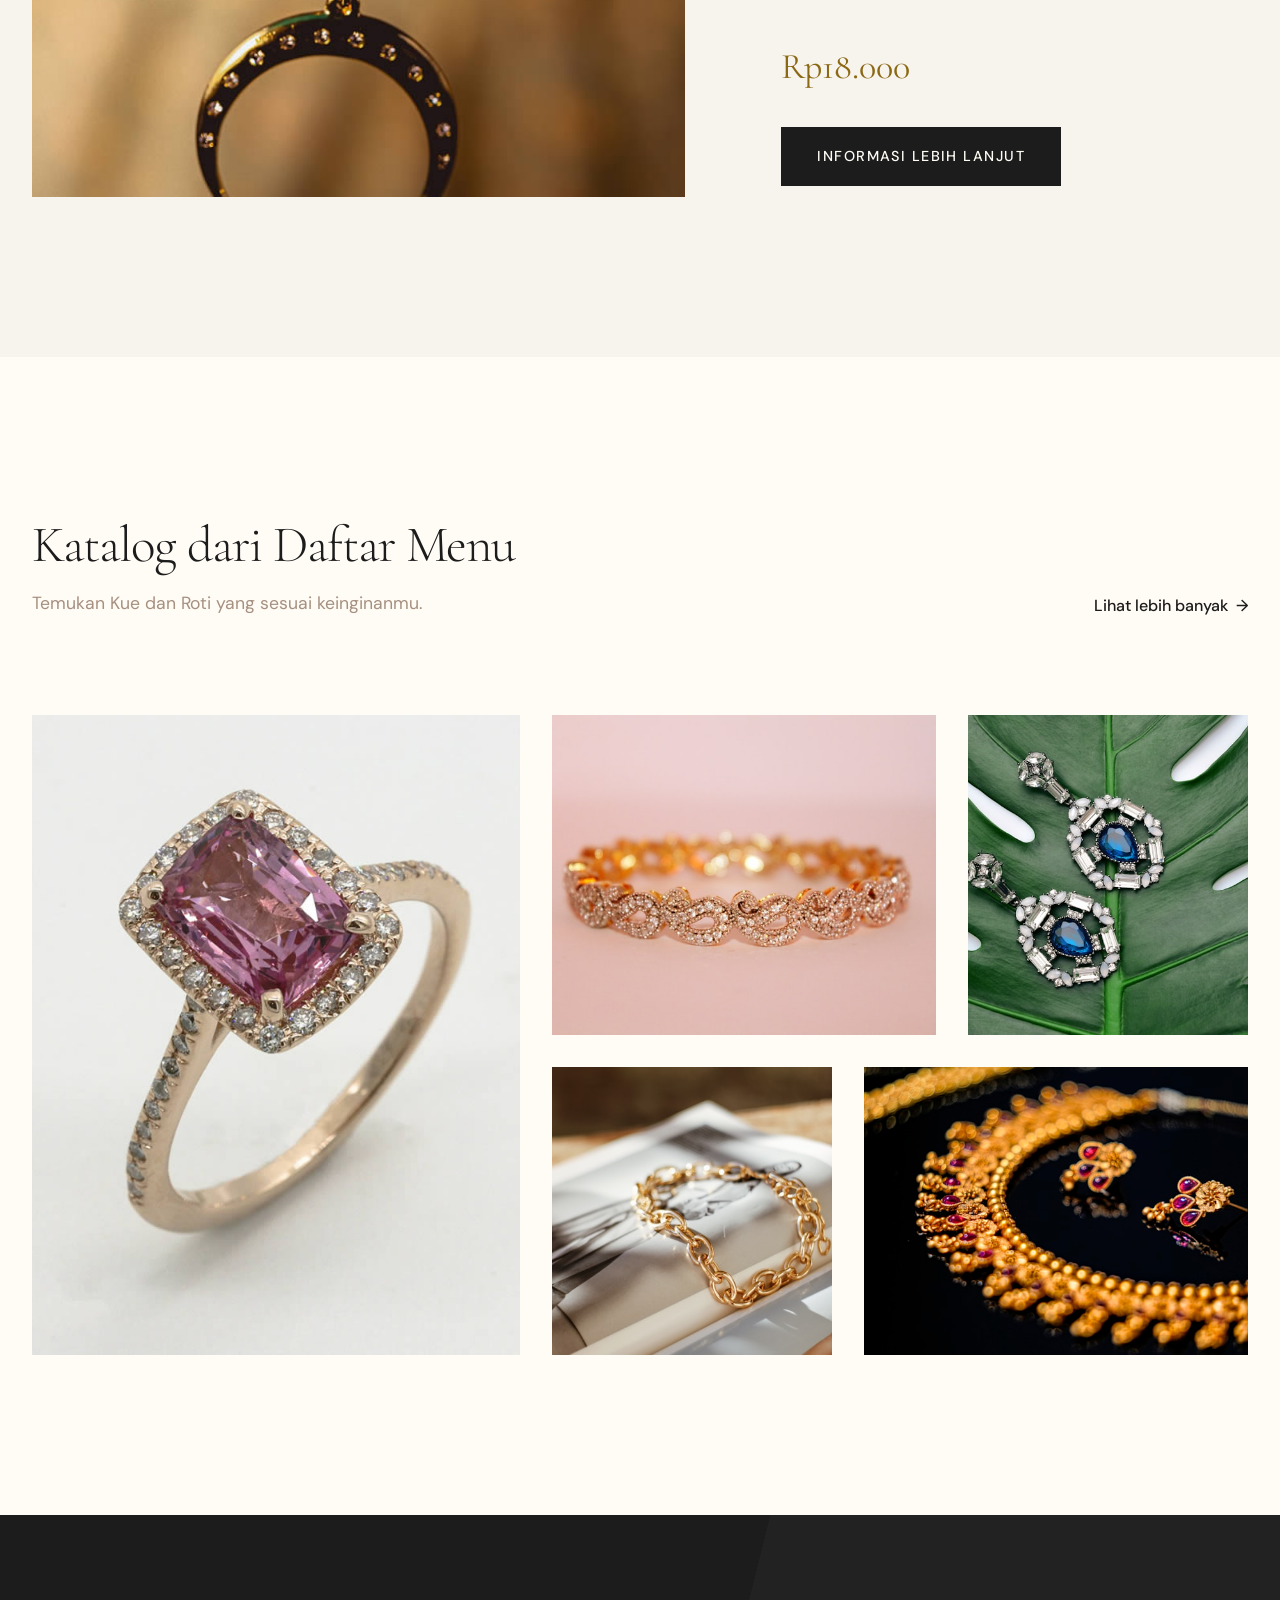
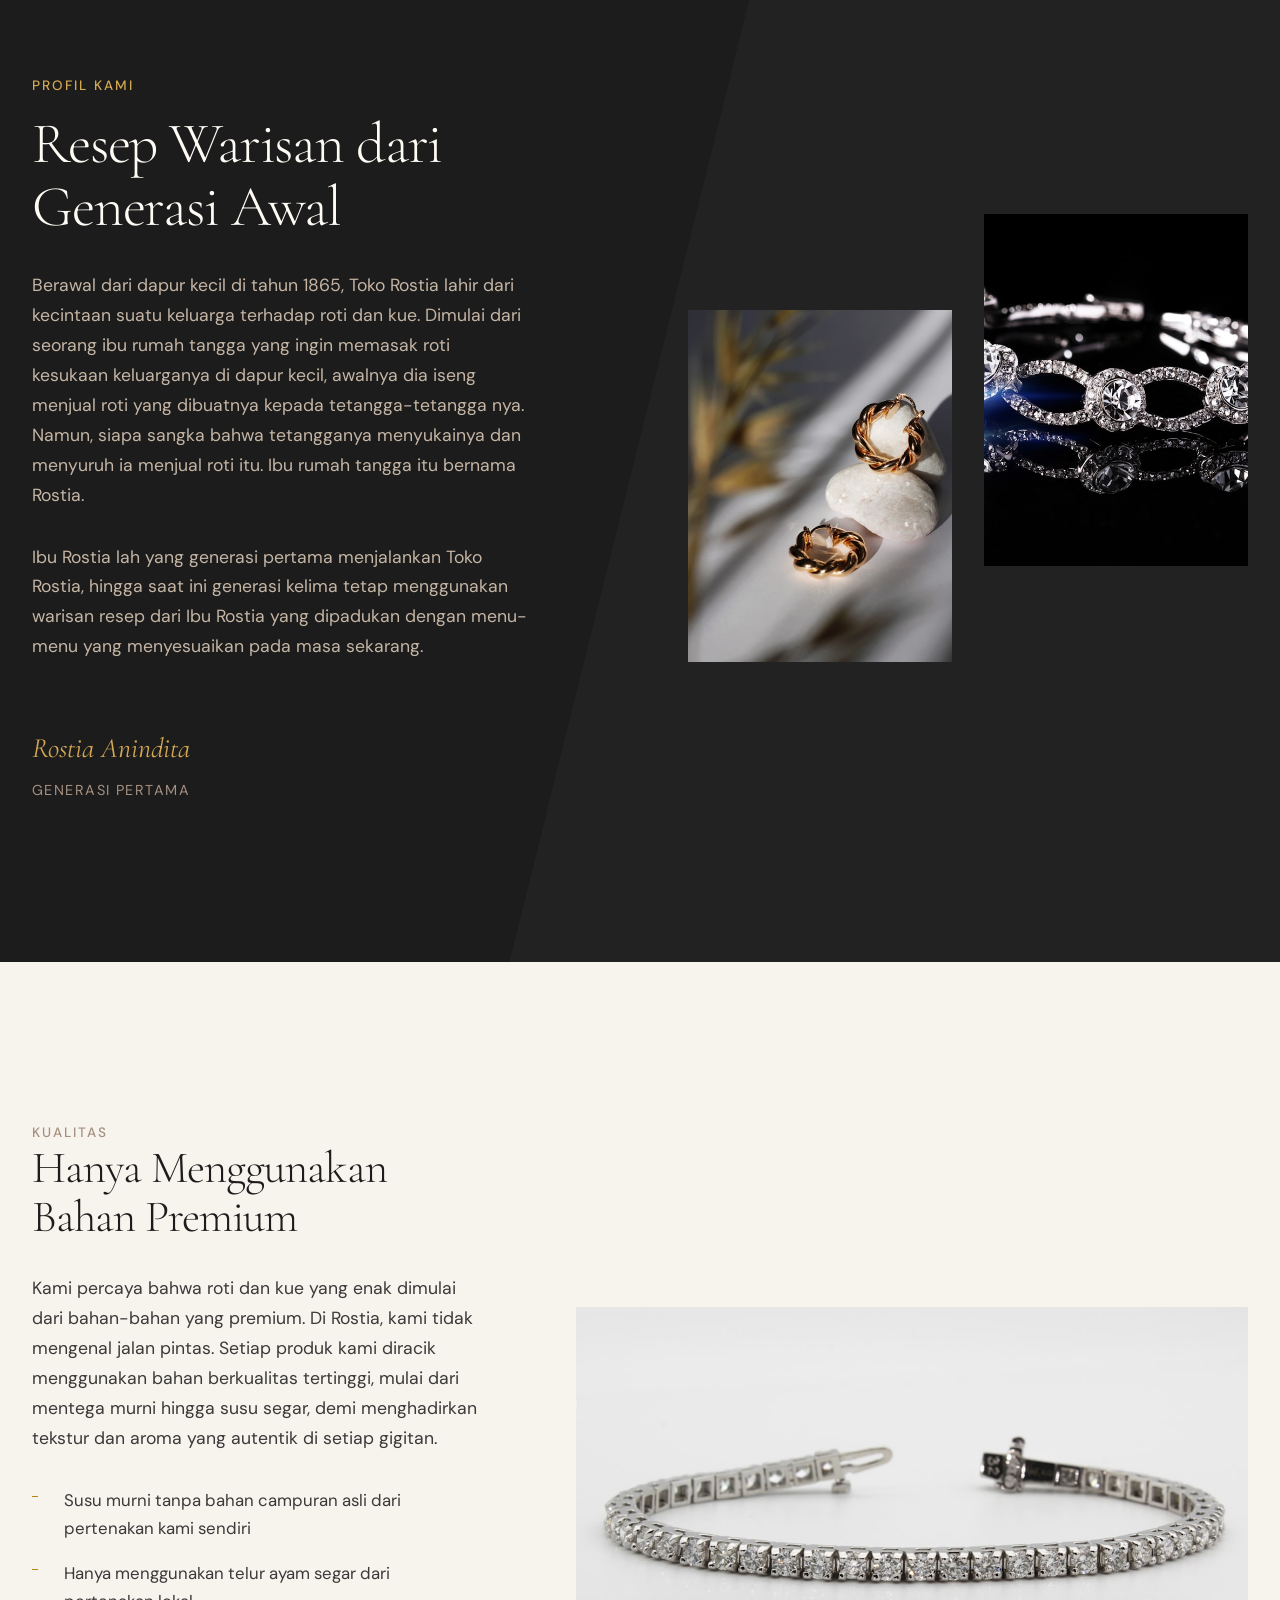
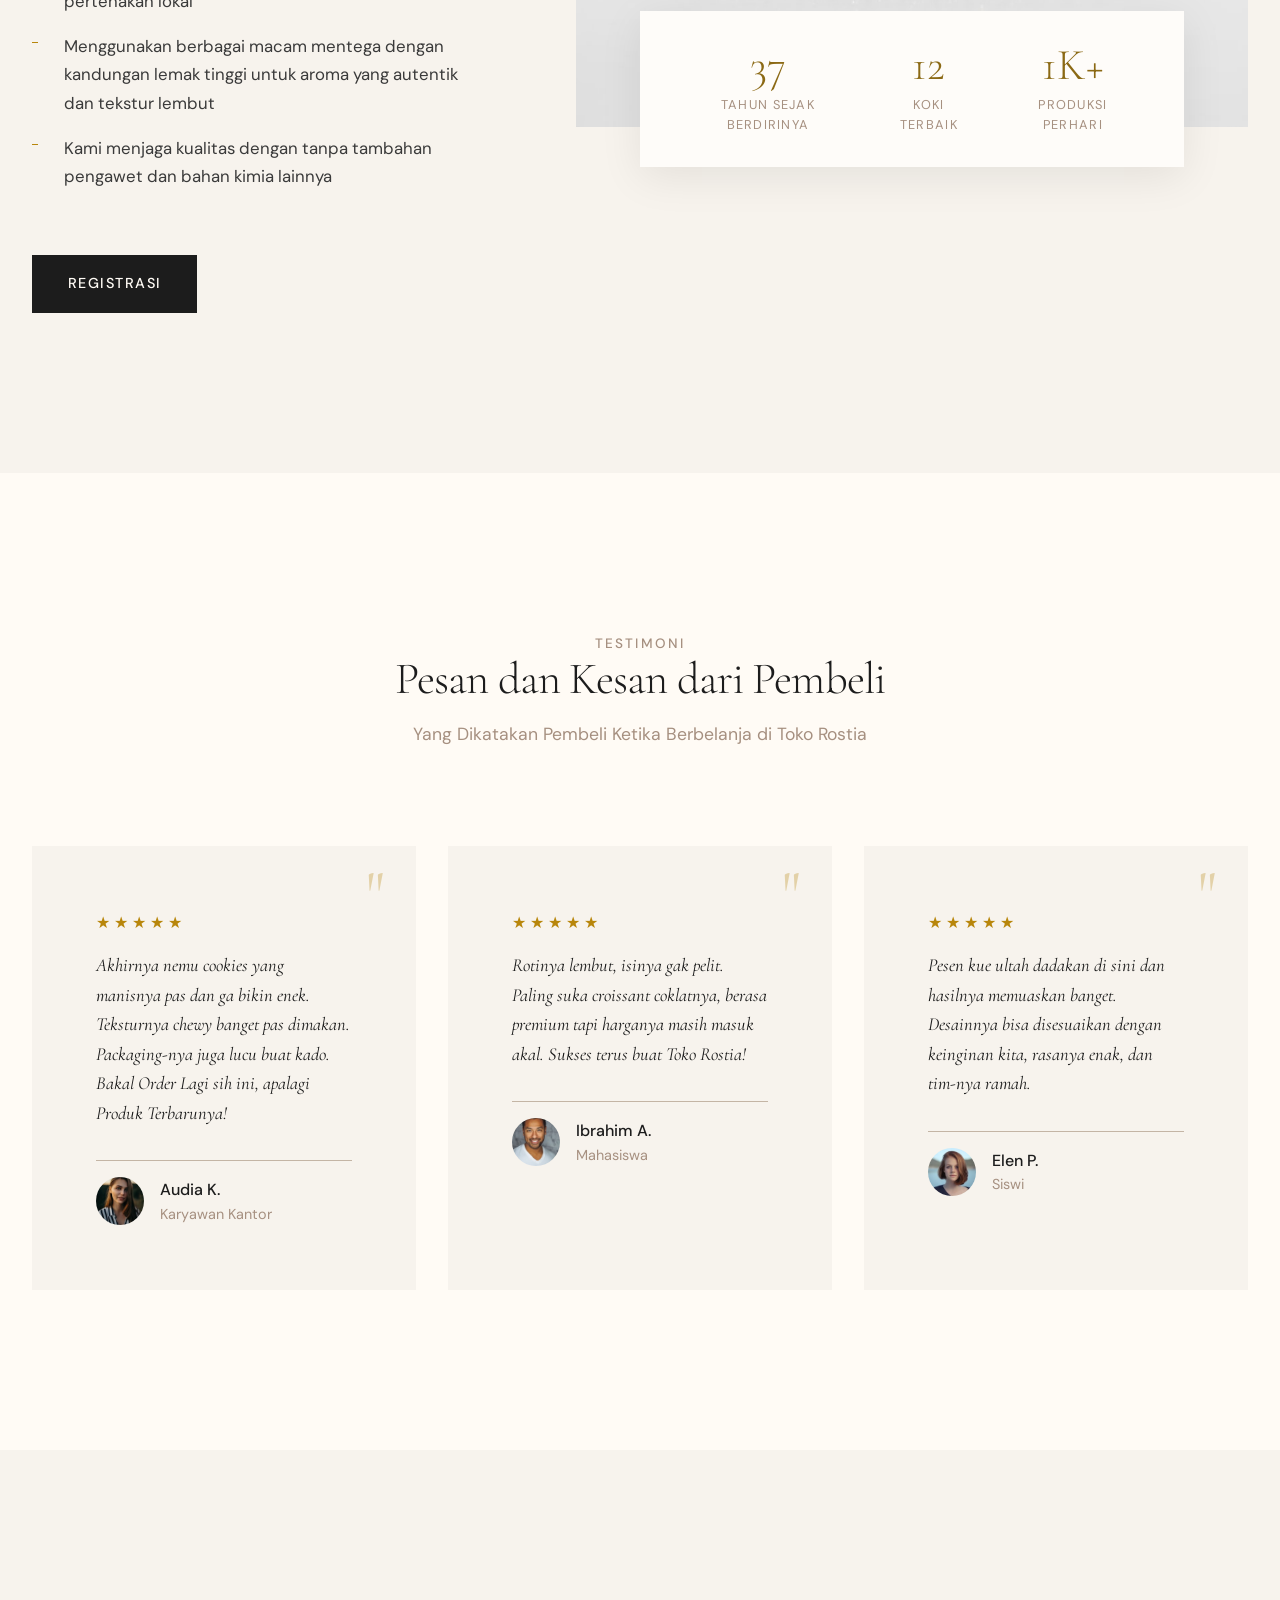
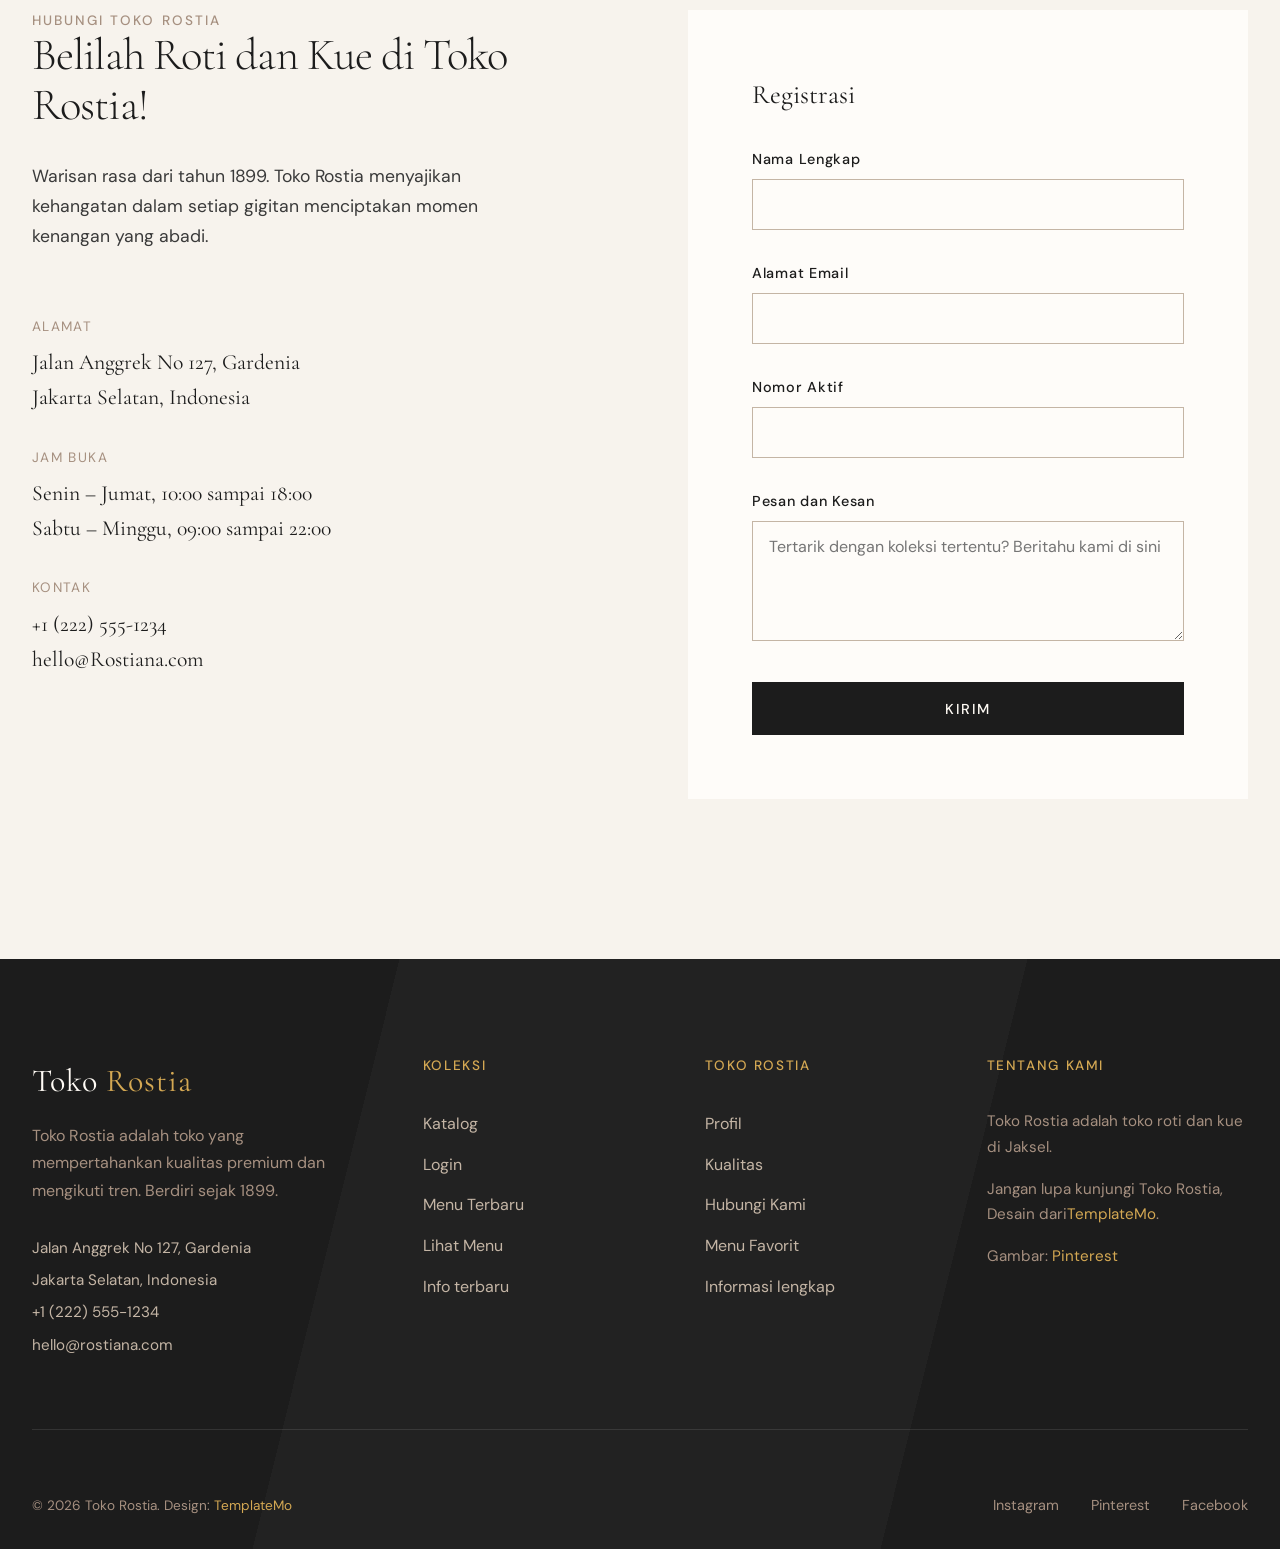
==== commit c2565914: "Update print statement to display 'Goodbye World'" ====
--- a/index.html
+++ b/index.html
@@ -361,7 +361,7 @@
                         Belilah Roti dan Kue di Toko Rostia! 
                     </h2>
                     <p class="text-body contact-text">
-                        Toko Rostia sudah berdiri sejak 1865. Setiap gigitan adalah hasil karya tangan  kami, mengubah bahan-bahan premium yang dipilih dengan baik menjadi keajaiban rasa yang menceritakan kehangatan dan menciptakan kenangan di setiap momen.
+                        Warisan rasa dari tahun 1899. Toko Rostia menyajikan kehangatan dalam setiap gigitan menciptakan momen kenangan yang abadi.
                     </p>
                     
                     <div class="contact-details">
@@ -375,14 +375,14 @@
                         <div class="contact-item">
                             <p class="contact-item-label">Jam Buka</p>
                             <p class="contact-item-value">
-                                Senin – Jumat, 10:00 pagi sampai 18:00 malam<br>
-                                Sabtu – Minggu, 09:00 pagi sampai 22:00 malam
+                                Senin – Jumat, 10:00 sampai 18:00<br>
+                                Sabtu – Minggu, 09:00 sampai 22:00
                             </p>
                         </div>
                         <div class="contact-item">
                             <p class="contact-item-label">Kontak</p>
                             <p class="contact-item-value">
-                                <a href="tel:+12125551234">+1 (212) 555-1234</a><br>
+                                <a href="tel:+121255534">+1 (222) 555-1234</a><br>
                                 <a href="mailto:hello@maisondoree.com">hello@Rostiana.com</a>
                             </p>
                         </div>
@@ -429,32 +429,32 @@
                     <div class="footer-contact-info">
                         <p>Jalan Anggrek No 127, Gardenia</p>
                         <p>Jakarta Selatan, Indonesia</p>
-                        <p><a href="tel:+12125551234">+1 (212) 555-1234</a></p>
+                        <p><a href="tel:+121255534">+1 (222) 555-1234</a></p>
                         <p><a href="mailto:hello@maisondoree.com">hello@rostiana.com</a></p>
                     </div>
                 </div>
                 
                 <!-- Column 2: Quick Links -->
                 <div class="footer-column">
-                    <h4 class="footer-column-title">Collections</h4>
+                    <h4 class="footer-column-title">Koleksi</h4>
                     <ul class="footer-links">
-                        <li><a href="#collections">All Collections</a></li>
-                        <li><a href="#">Bridal</a></li>
-                        <li><a href="#">Everyday Elegance</a></li>
-                        <li><a href="#">Statement Pieces</a></li>
-                        <li><a href="#">Men's Collection</a></li>
+                        <li><a href="#collections">Katalog</a></li>
+                        <li><a href="#">Login</a></li>
+                        <li><a href="#">Menu Terbaru</a></li>
+                        <li><a href="#">Lihat Menu</a></li>
+                        <li><a href="#">Info terbaru</a></li>
                     </ul>
                 </div>
                 
                 <!-- Column 3: Company -->
                 <div class="footer-column">
-                    <h4 class="footer-column-title">Company</h4>
+                    <h4 class="footer-column-title">Toko Rostia</h4>
                     <ul class="footer-links">
-                        <li><a href="#story">Our Story</a></li>
-                        <li><a href="#craftsmanship">Craftsmanship</a></li>
-                        <li><a href="#contact">Visit Us</a></li>
-                        <li><a href="#">Custom Design</a></li>
-                        <li><a href="#">Care Guide</a></li>
+                        <li><a href="#story">Profil</a></li>
+                        <li><a href="#craftsmanship">Kualitas</a></li>
+                        <li><a href="#contact">Hubungi Kami</a></li>
+                        <li><a href="#">Menu Favorit</a></li>
+                        <li><a href="#">Informasi lengkap</a></li>
                     </ul>
                 </div>
                 
@@ -468,7 +468,7 @@
                         Jangan lupa kunjungi Toko Rostia, Desain dari<a href="https://templatemo.com" target="_blank">TemplateMo</a>.
                     </p>
                     <p>
-                        Images: <a href="https://unsplash.com" target="_blank">Unsplash</a>
+                        Gambar: <a href="https://pinterest.com" target="_blank">Pinterest</a>
                     </p>
                 </div>
             </div>
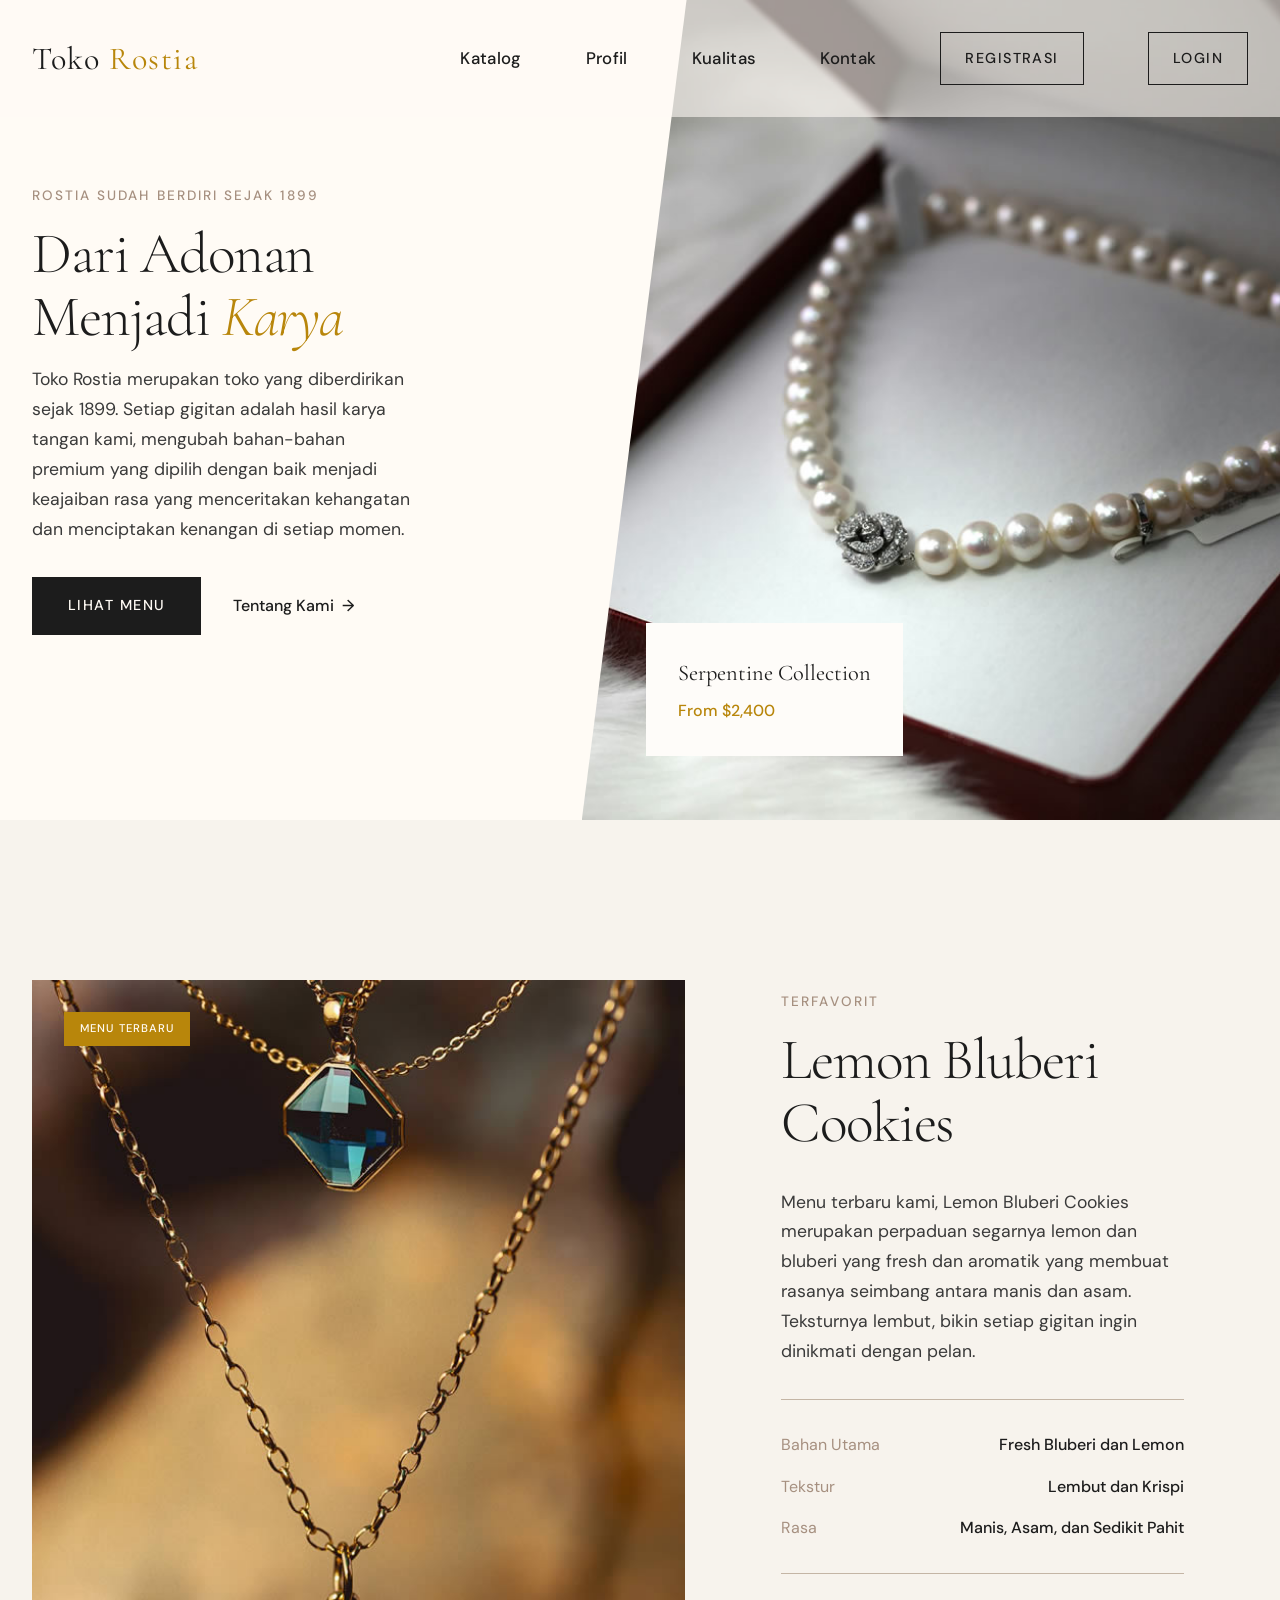
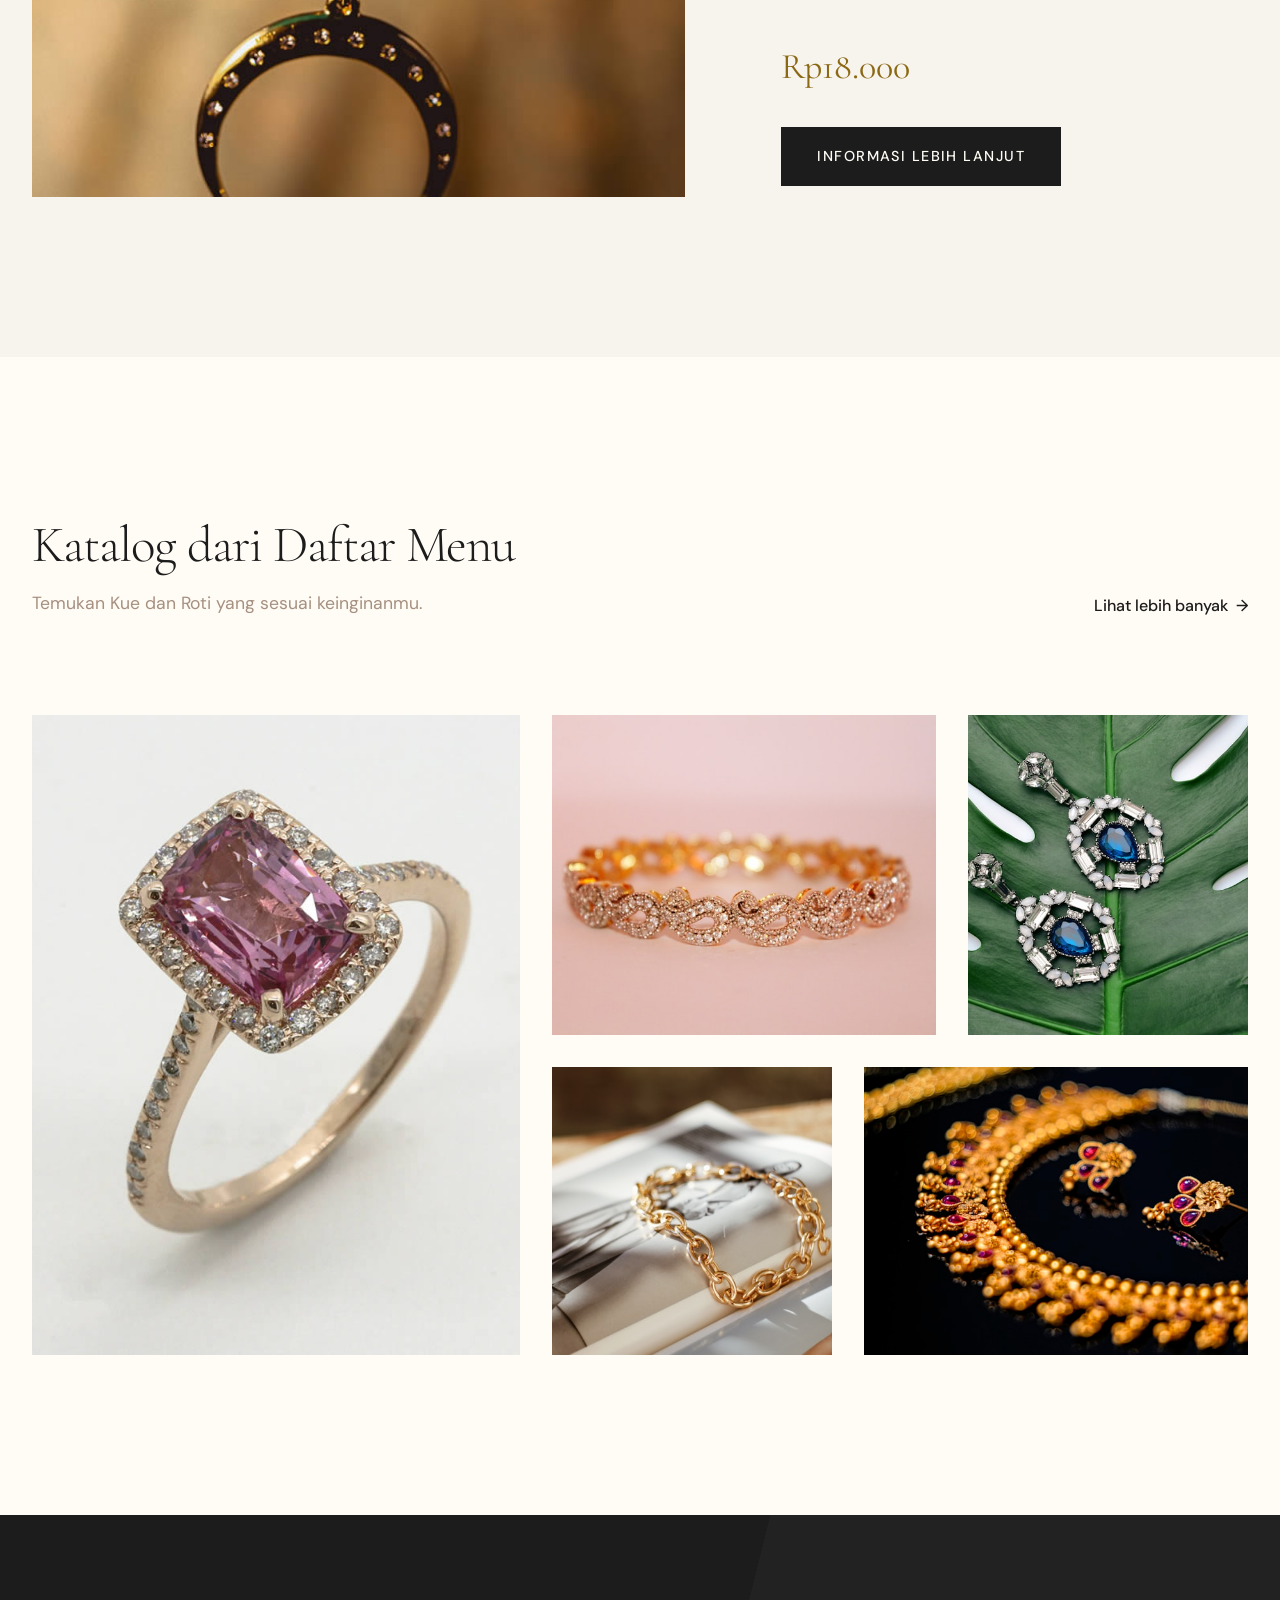
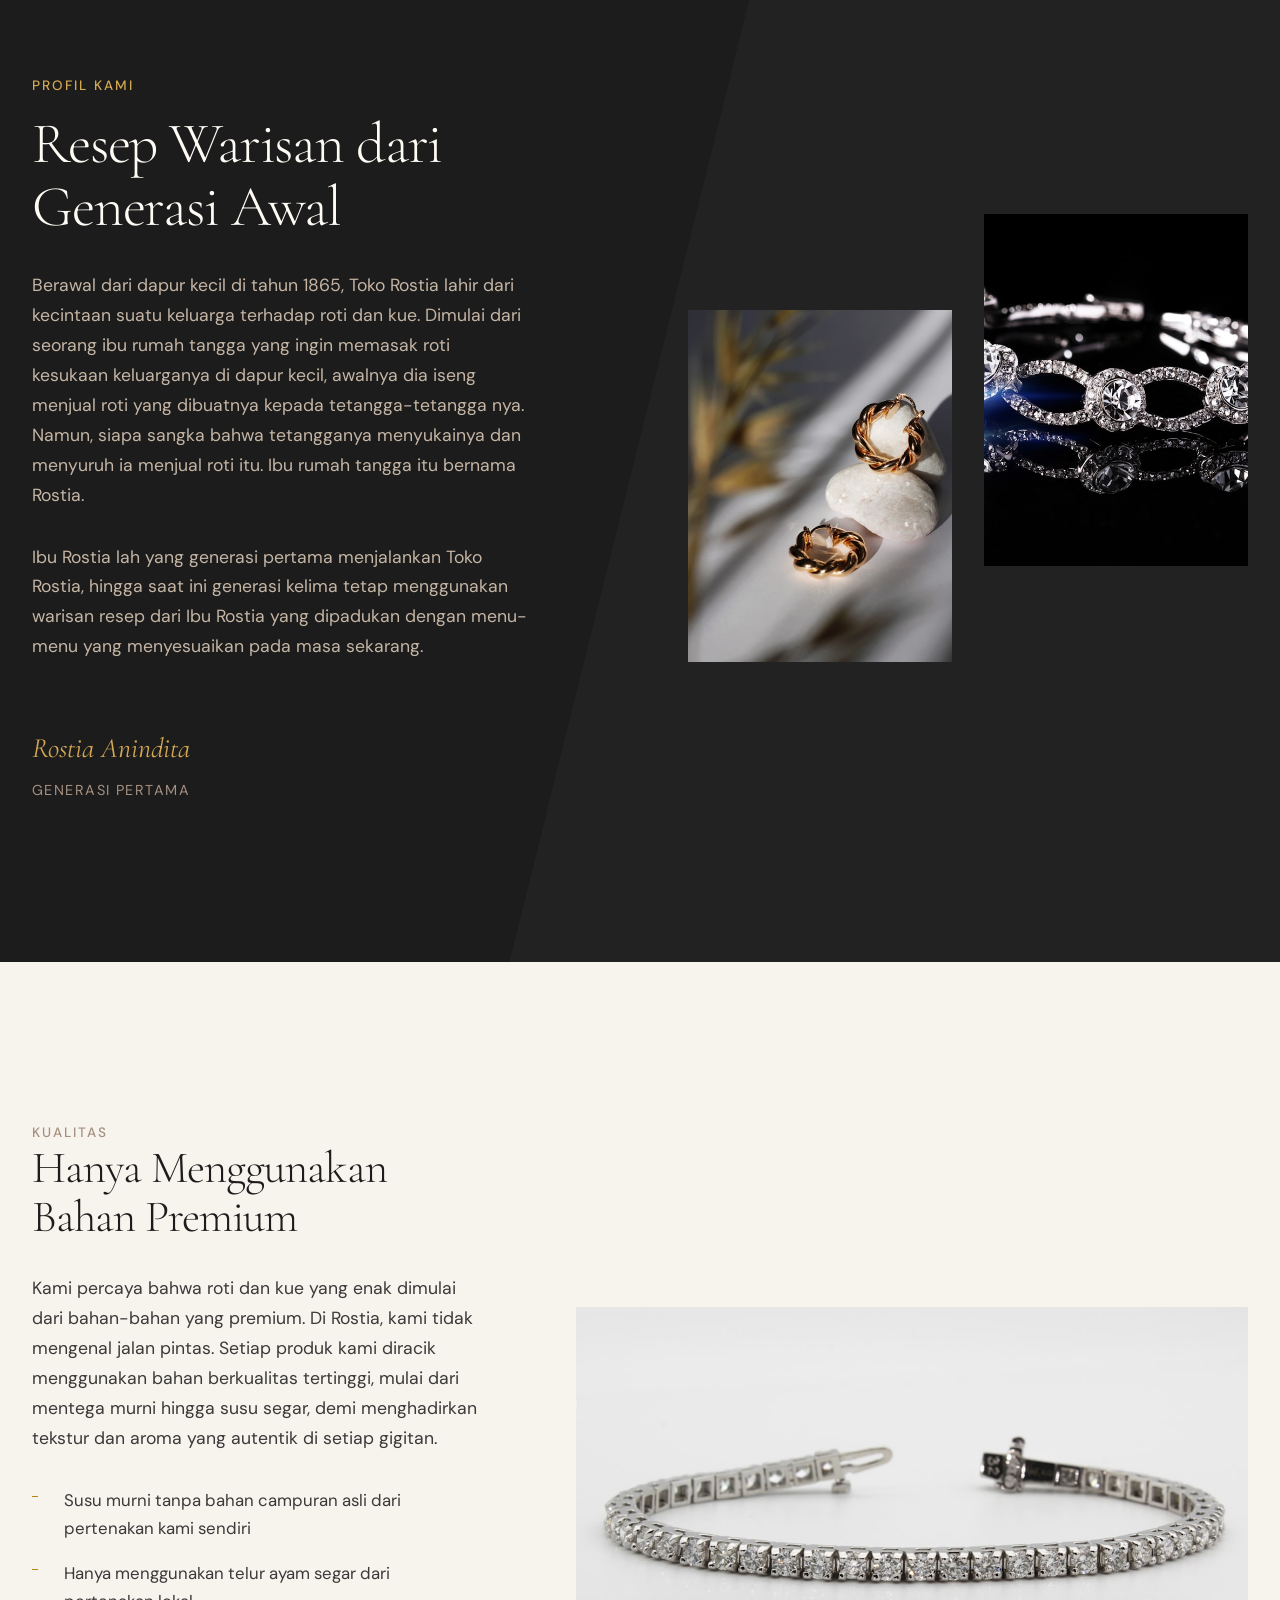
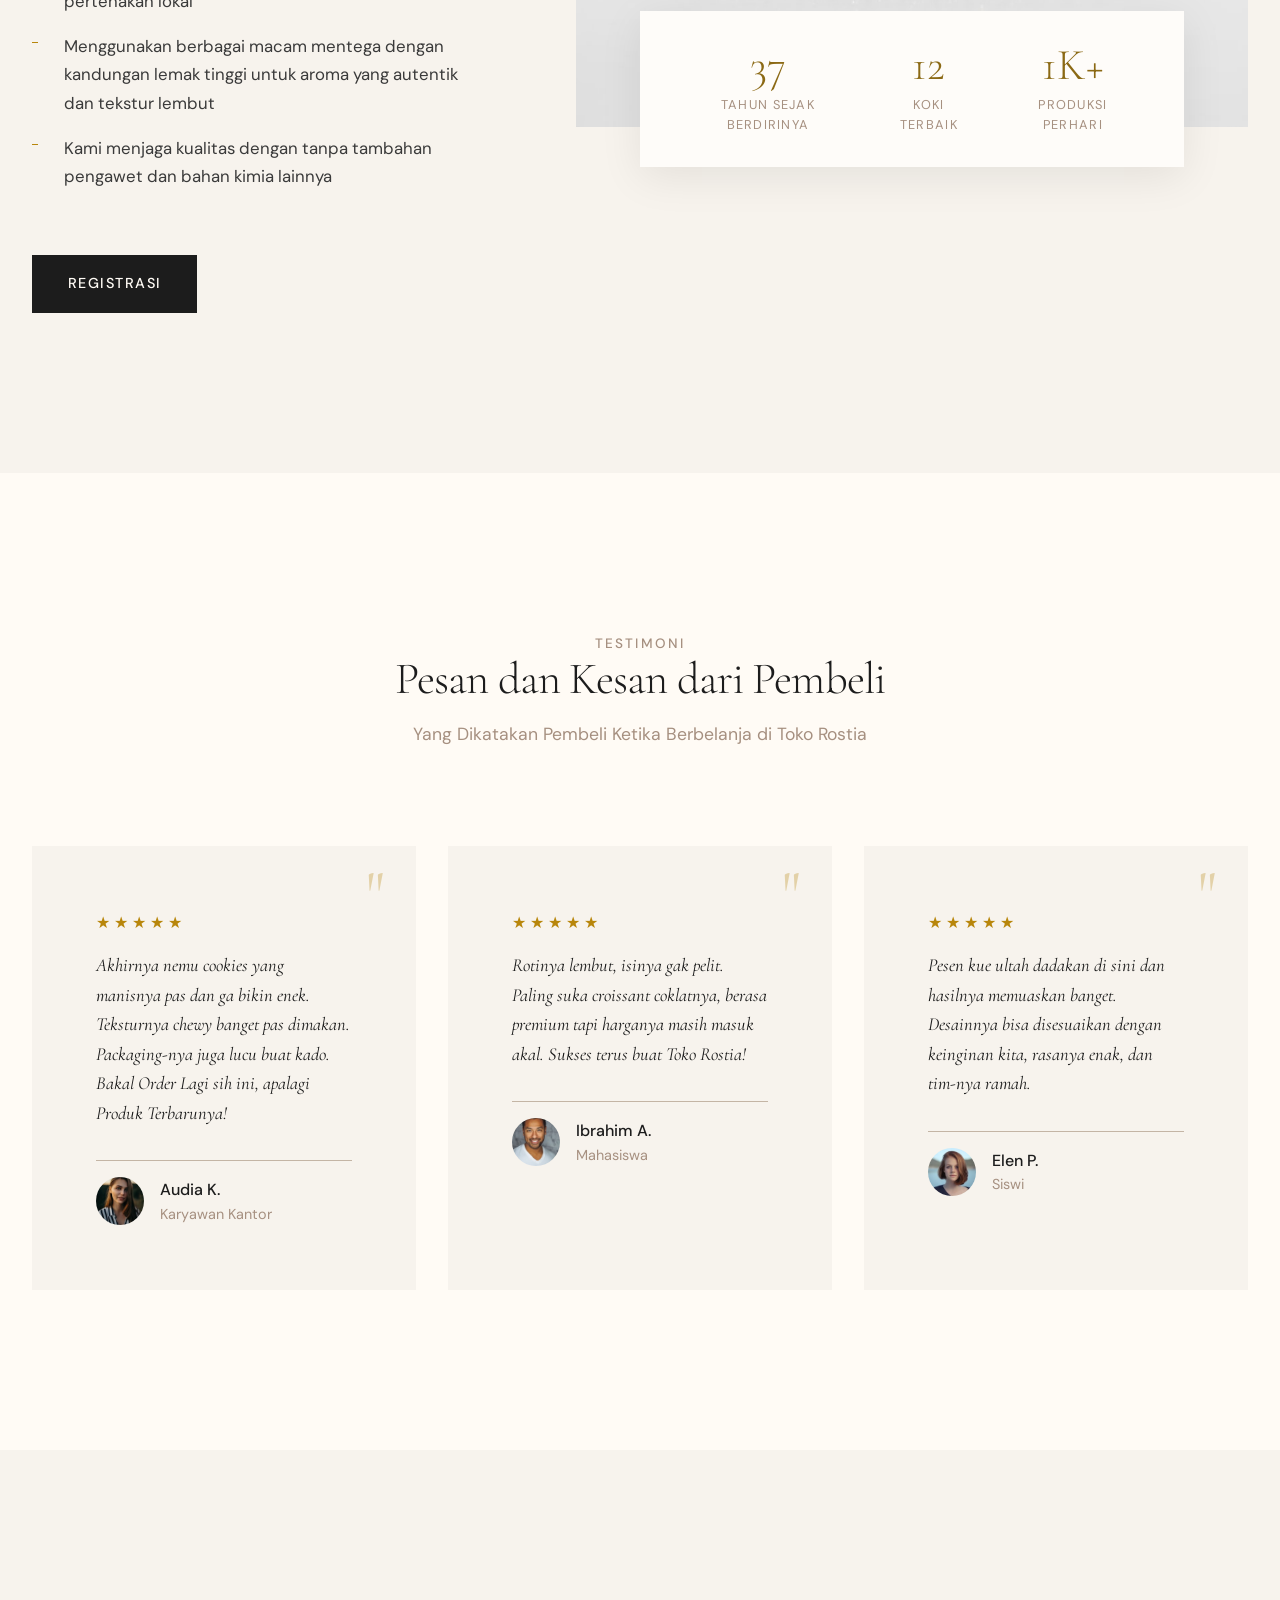
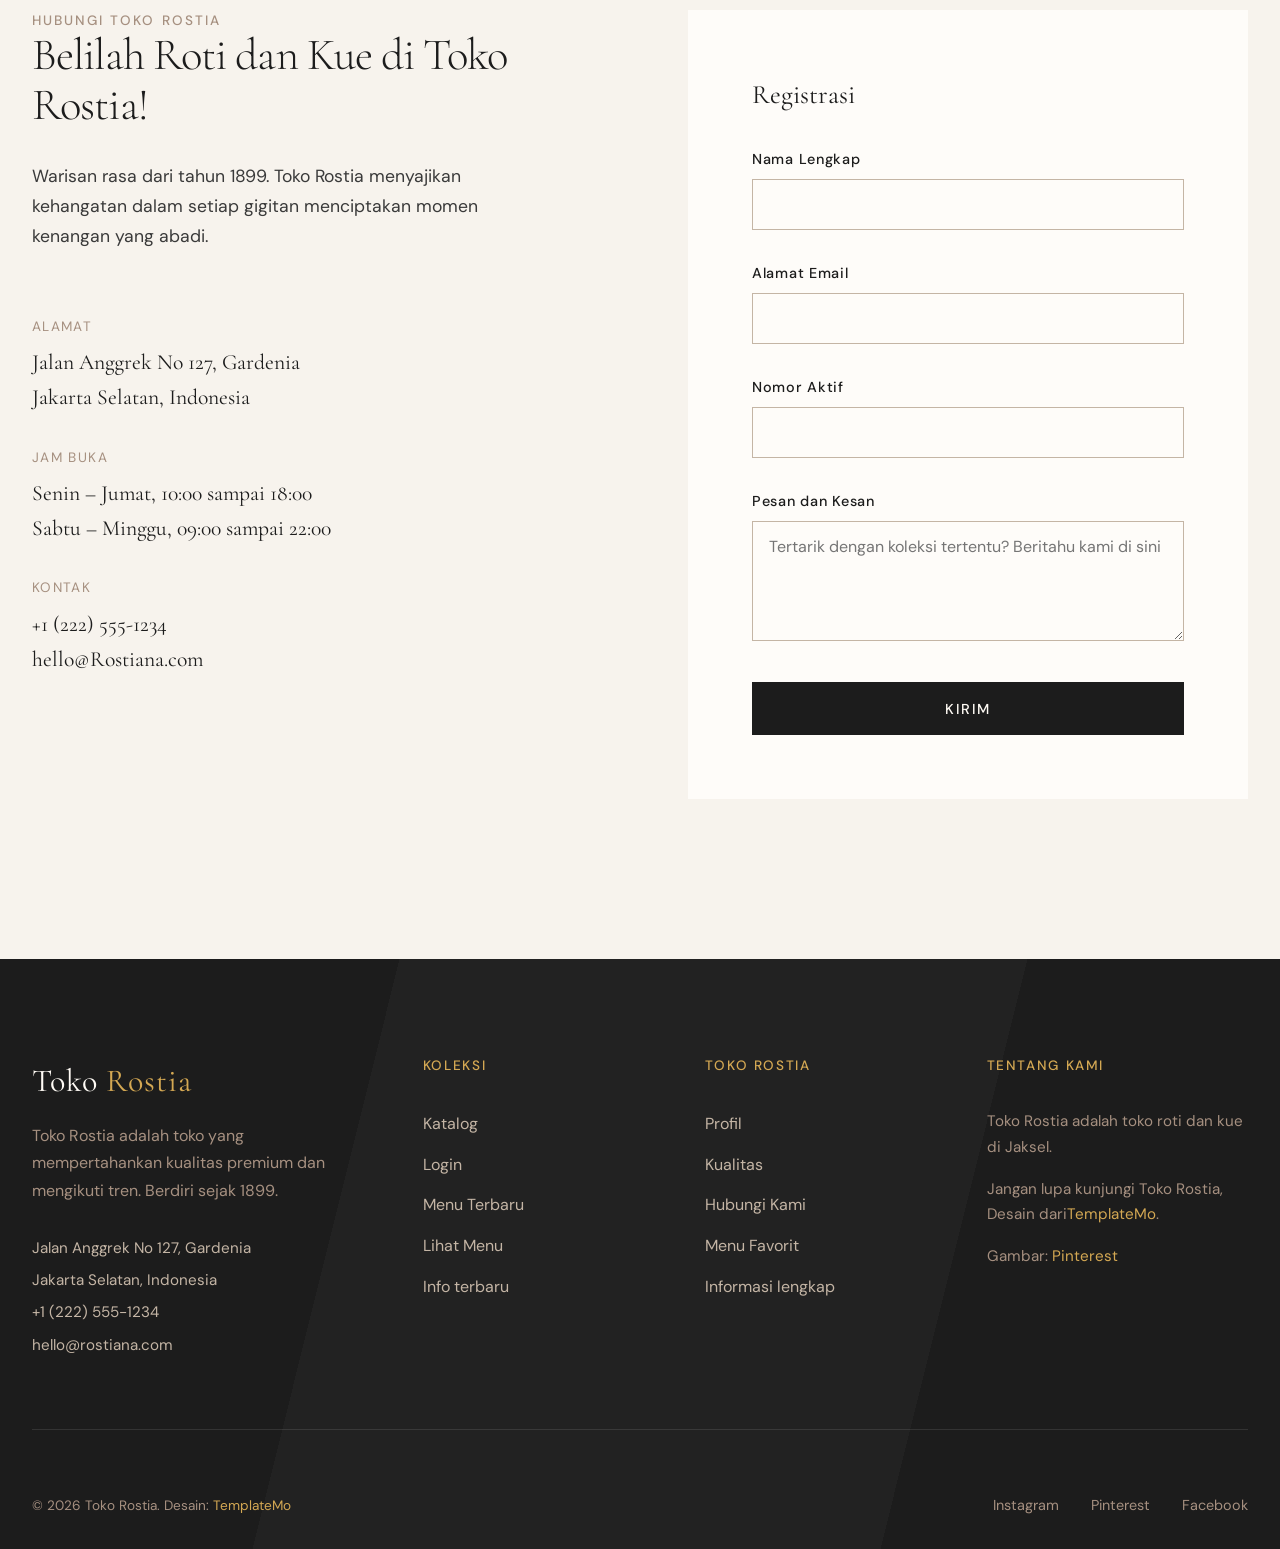
==== commit df7868fb: "Update index.html" ====
--- a/index.html
+++ b/index.html
@@ -475,7 +475,7 @@
             
             <!-- Footer Bottom -->
             <div class="footer-bottom">
-                <p class="footer-copyright">© 2026 Toko Rostia. Design: <a href="https://templatemo.com" target="_blank" rel="nofollow">TemplateMo</a></p>
+                <p class="footer-copyright">© 2026 Toko Rostia. Desain: <a href="https://templatemo.com" target="_blank" rel="nofollow">TemplateMo</a></p>
                 <div class="footer-social">
                     <a href="#">Instagram</a>
                     <a href="#">Pinterest</a>
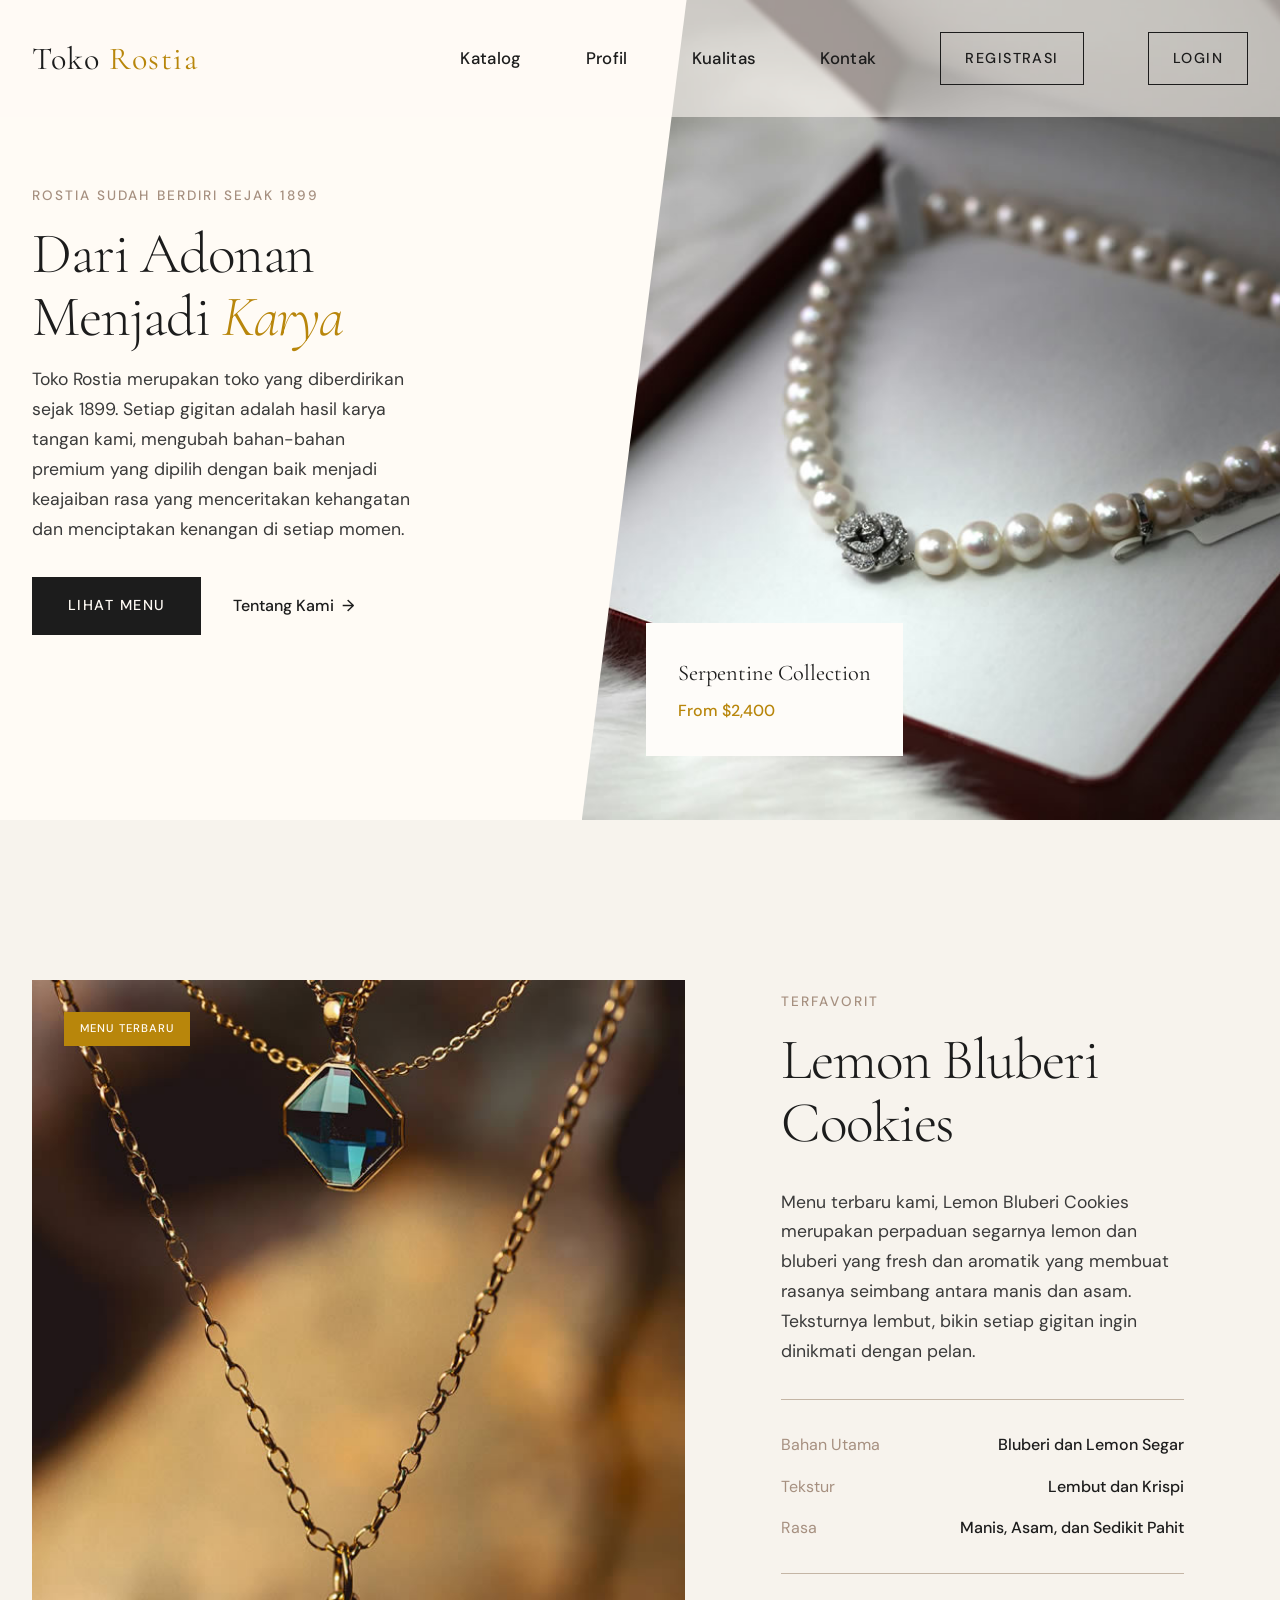
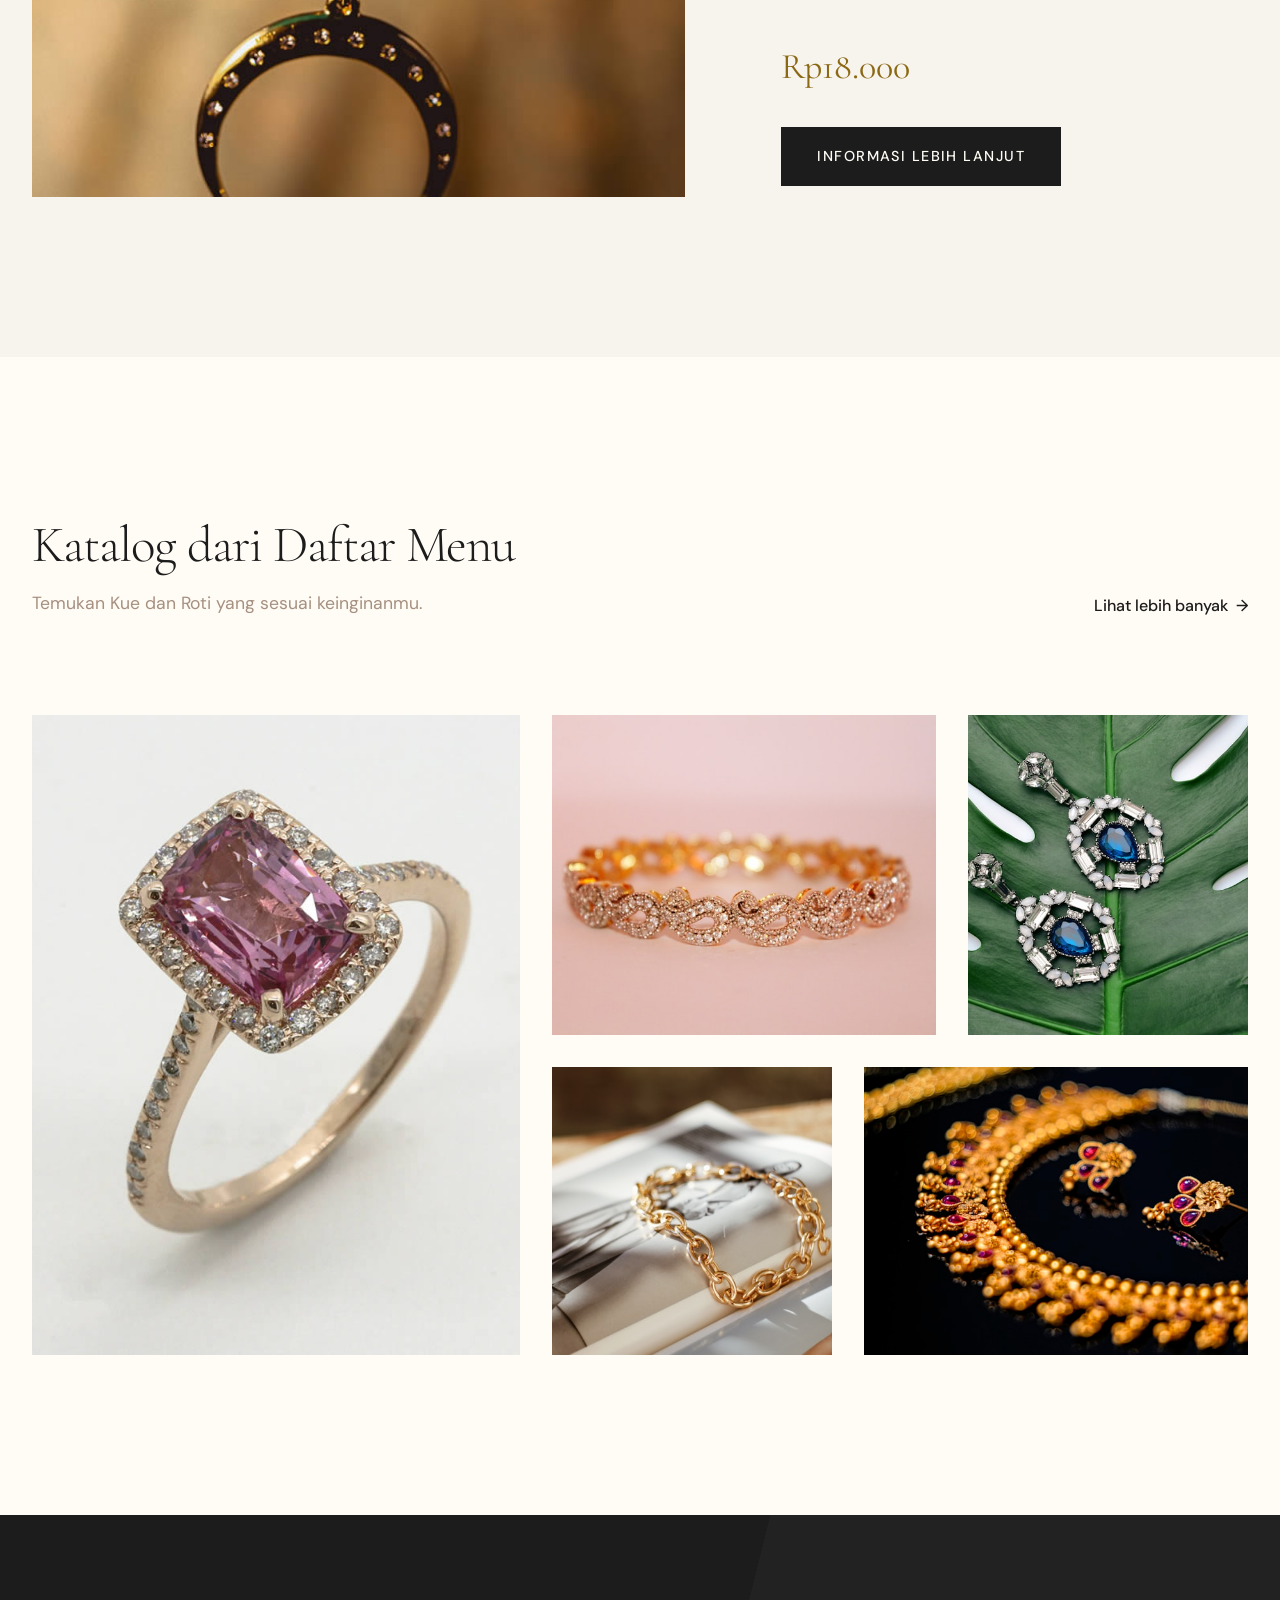
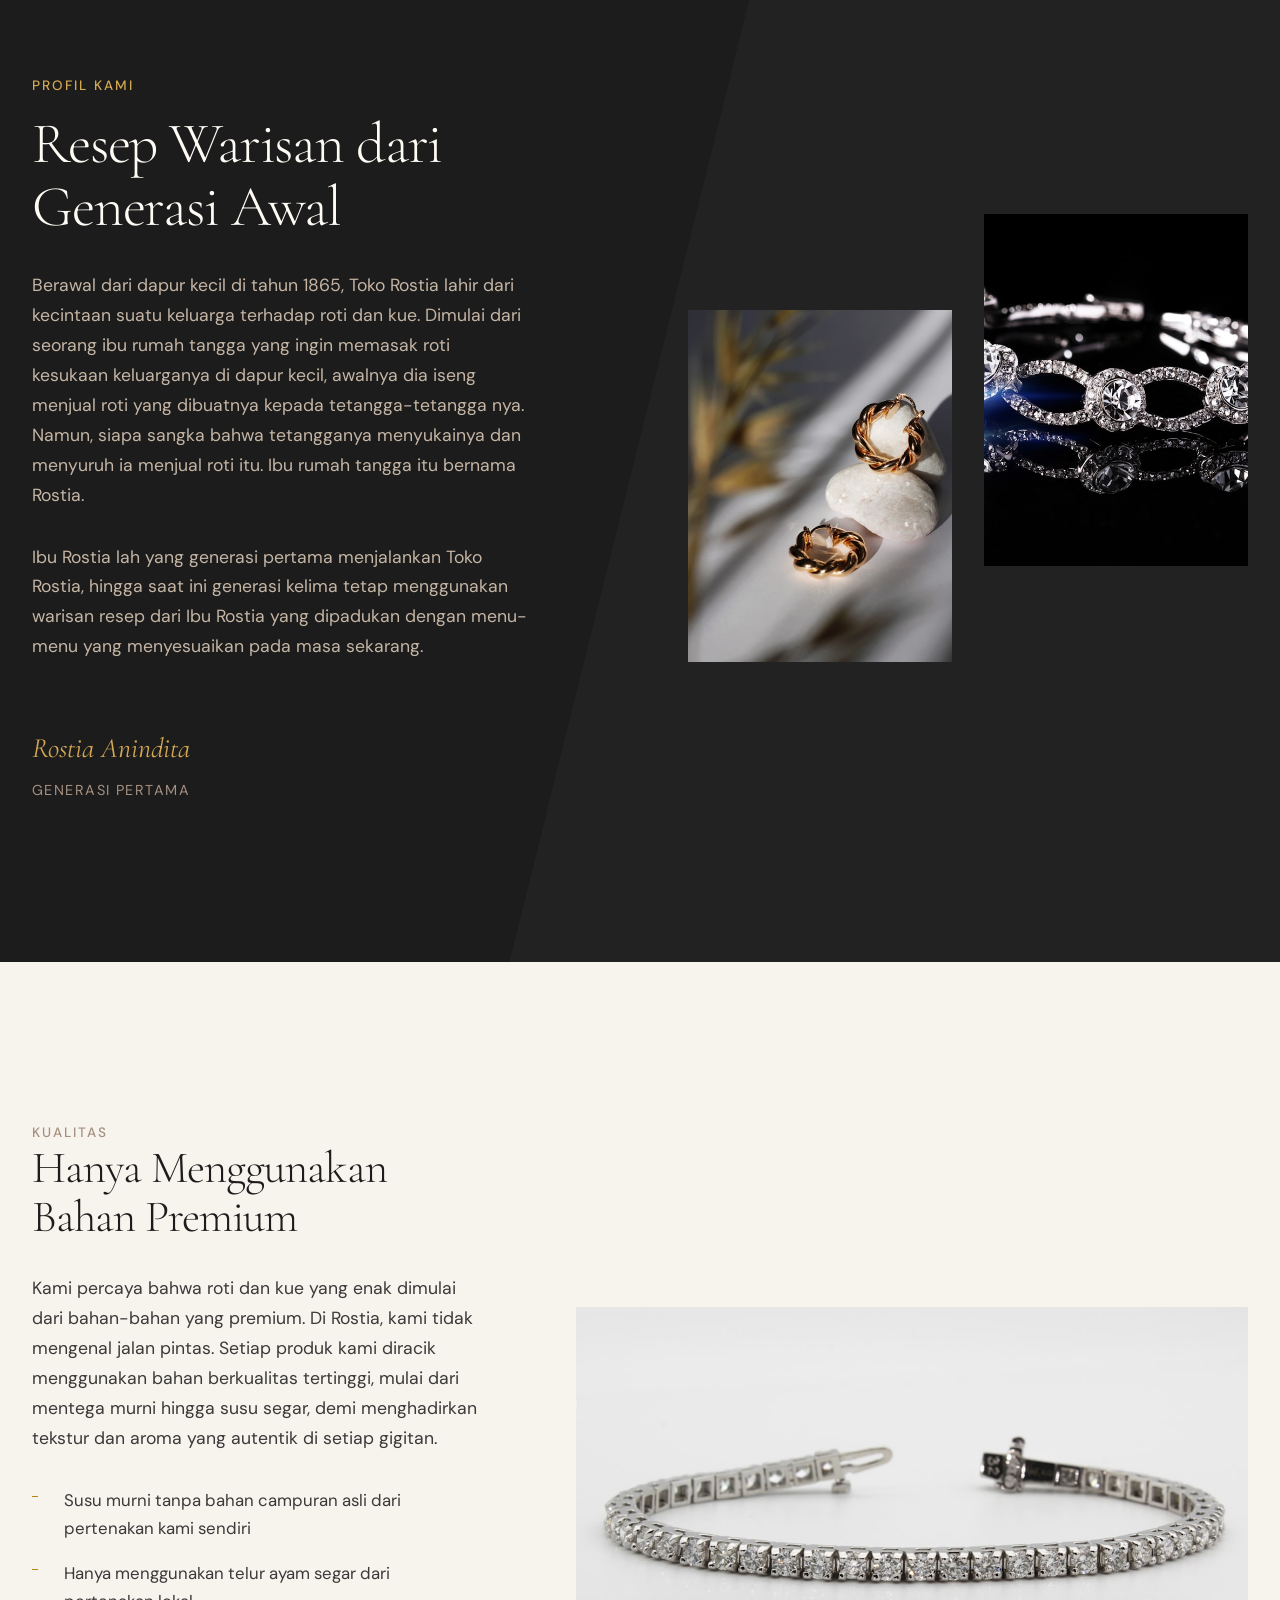
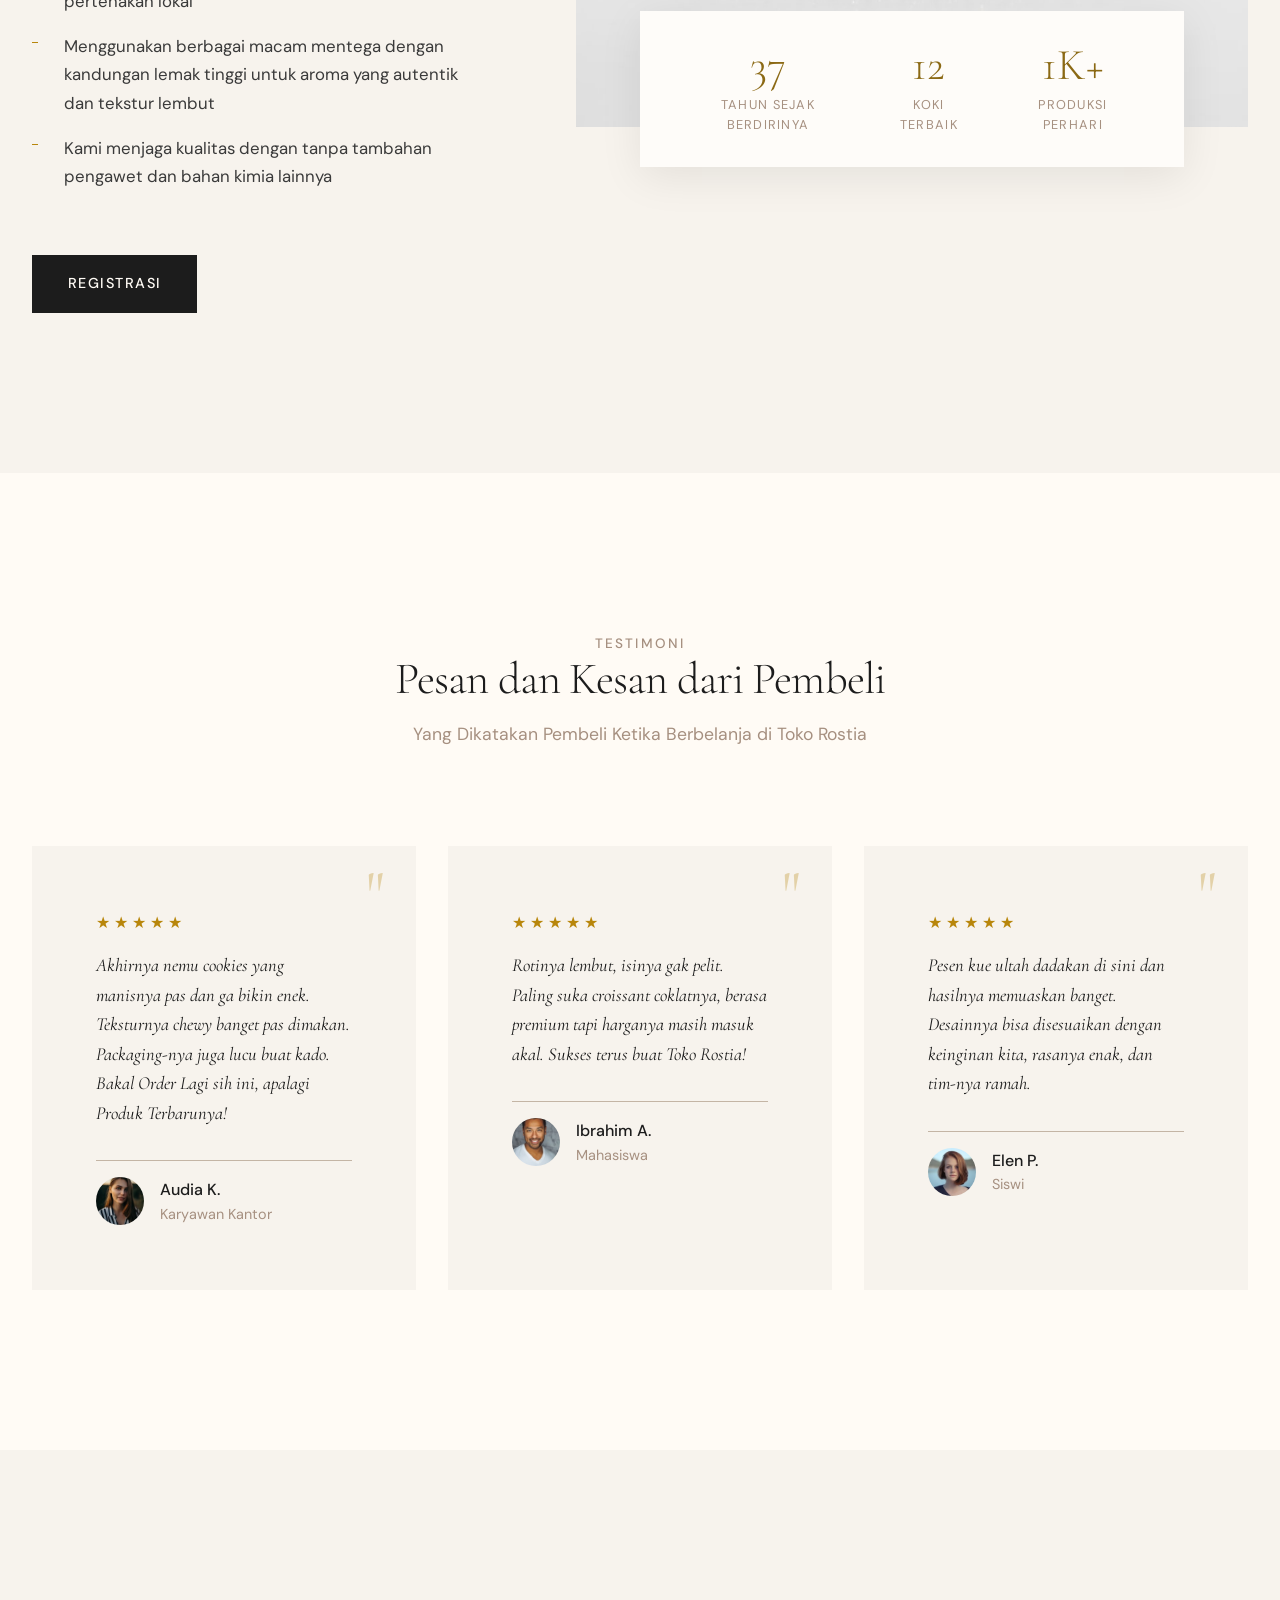
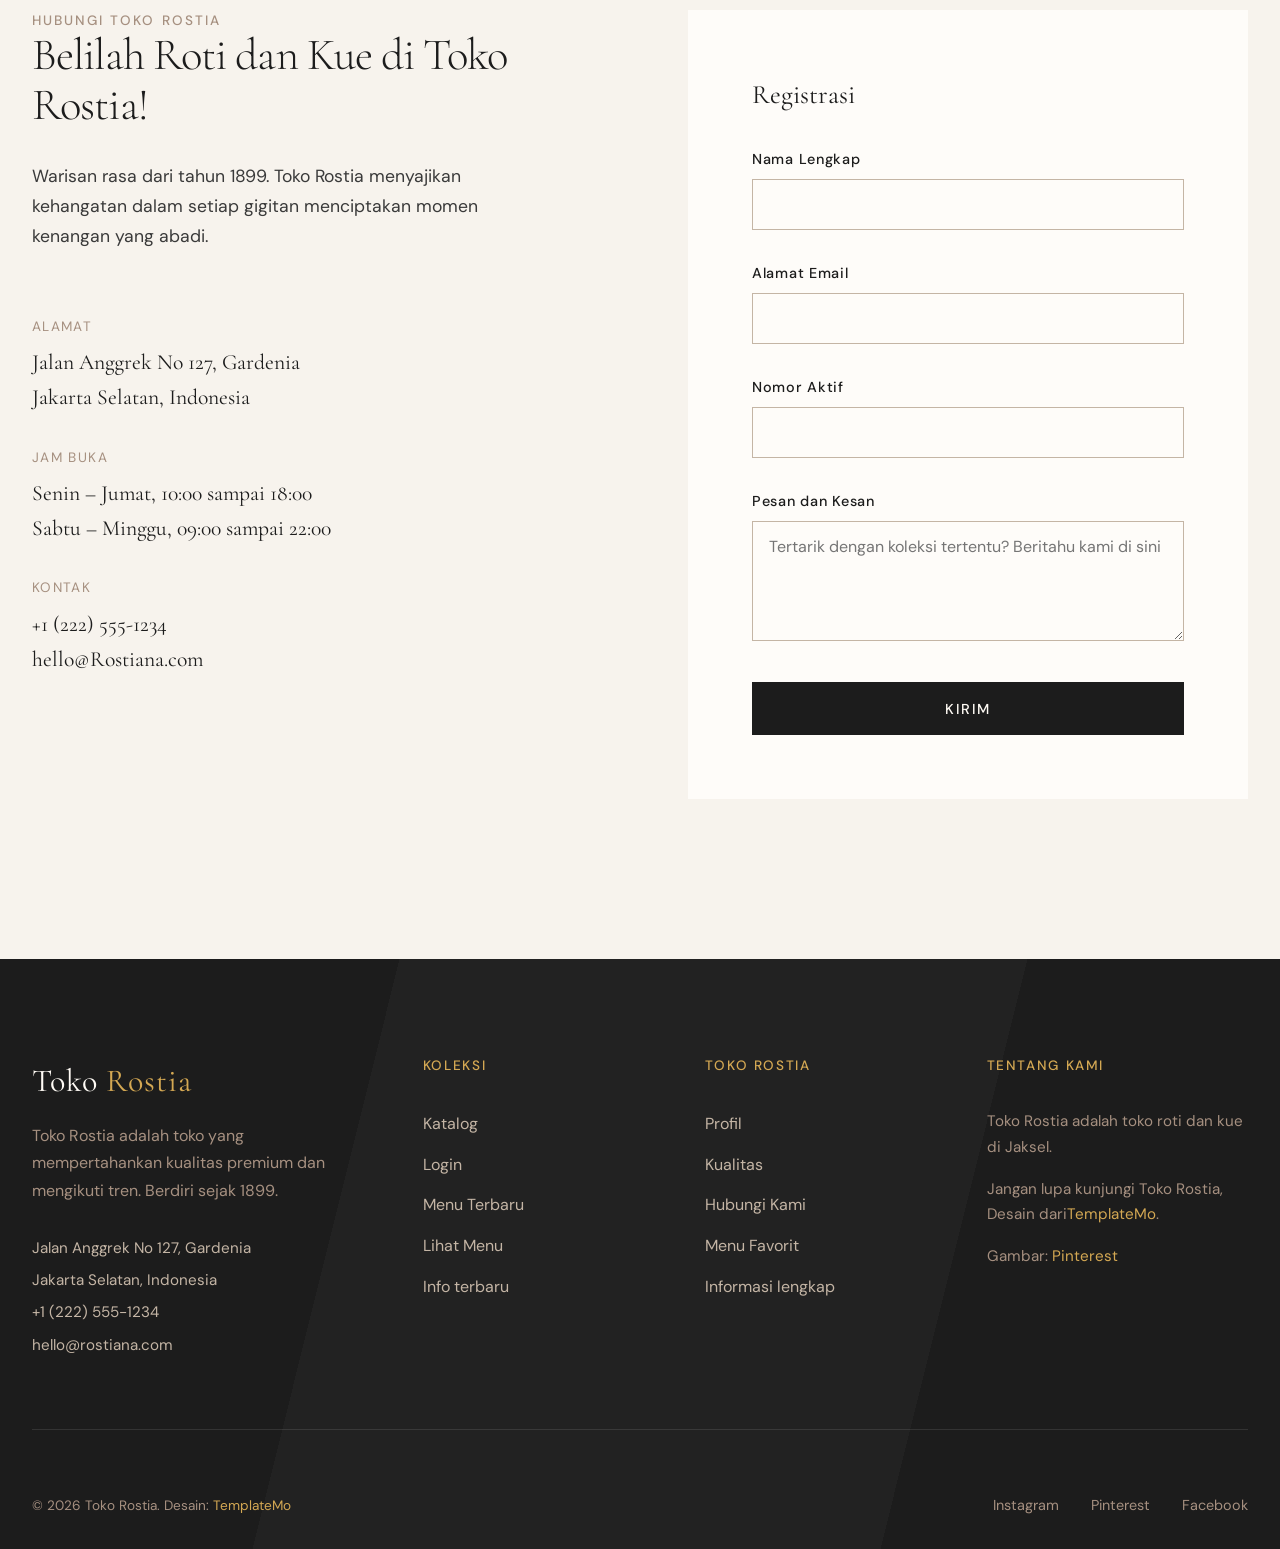
==== commit f67d4c53: "Change greeting from 'Hello' to 'Goodbye'" ====
--- a/index.html
+++ b/index.html
@@ -77,15 +77,15 @@
         <div class="hero-image">
             <div class="hero-slide active" data-title="Matcha Mochi Cookies" data-price="Mulai Rp29.000">
                 <img src="images/maison-hero-01.jpg" 
-                     alt="Serpentine gold jewelry collection">
+                     alt="Matcha Mochi Cookies">
             </div>
             <div class="hero-slide" data-title="Americano" data-price="Mulai Rp20.000">
                 <img src="images/maison-hero-02.jpg" 
-                     alt="Aurora gold pendant necklace">
+                     alt="Americano">
             </div>
             <div class="hero-slide" data-title="Croissant Cokelat" data-price="Mulai Rp17.000">
                 <img src="images/maison-hero-03.jpg" 
-                     alt="Heritage gold ring collection">
+                     alt="Croissant Cokelat">
             </div>
             <div class="hero-image-overlay">
                 <p class="overlay-title" id="heroTitle">Serpentine Collection</p>
@@ -116,7 +116,7 @@
                     <div class="featured-details">
                         <div class="detail-row">
                             <span class="detail-label">Bahan Utama</span>
-                            <span class="detail-value">Fresh Bluberi dan Lemon</span>
+                            <span class="detail-value">Bluberi dan Lemon Segar</span>
                         </div>
                         <div class="detail-row">
                             <span class="detail-label">Tekstur</span>
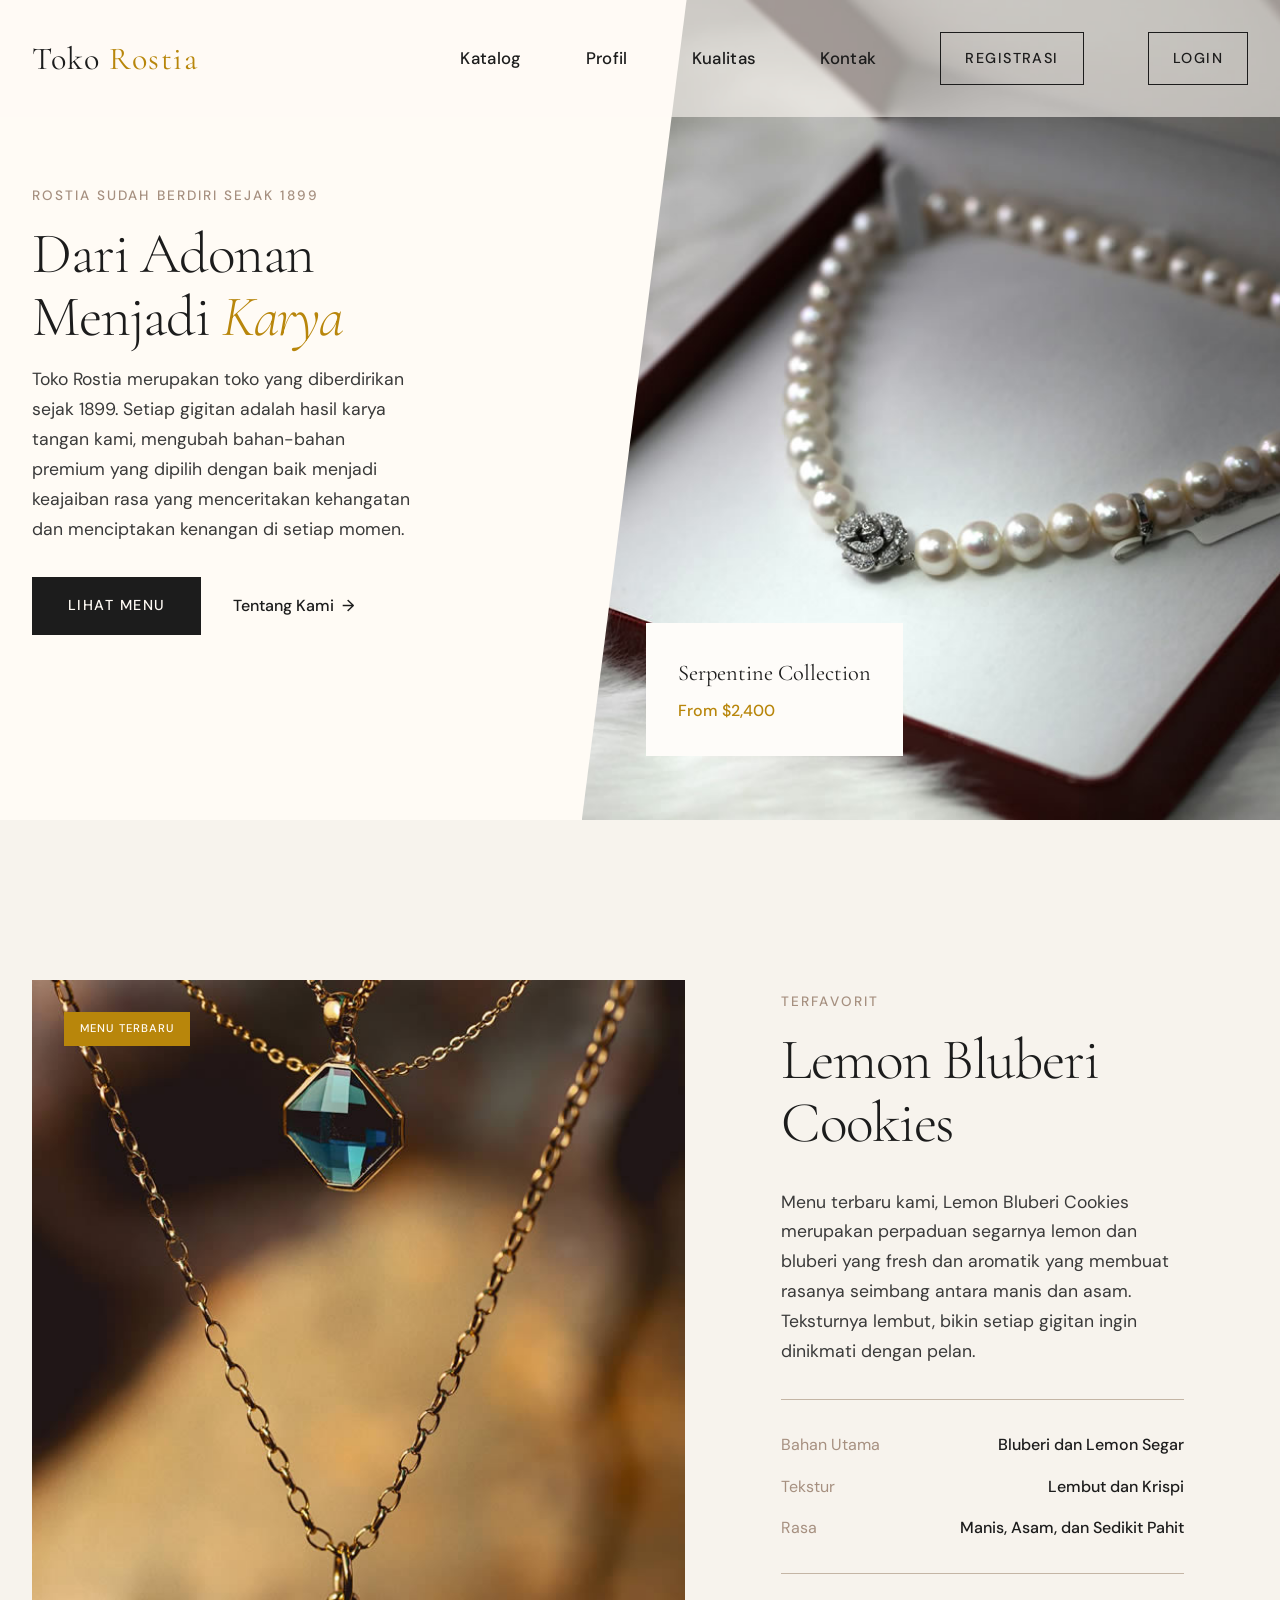
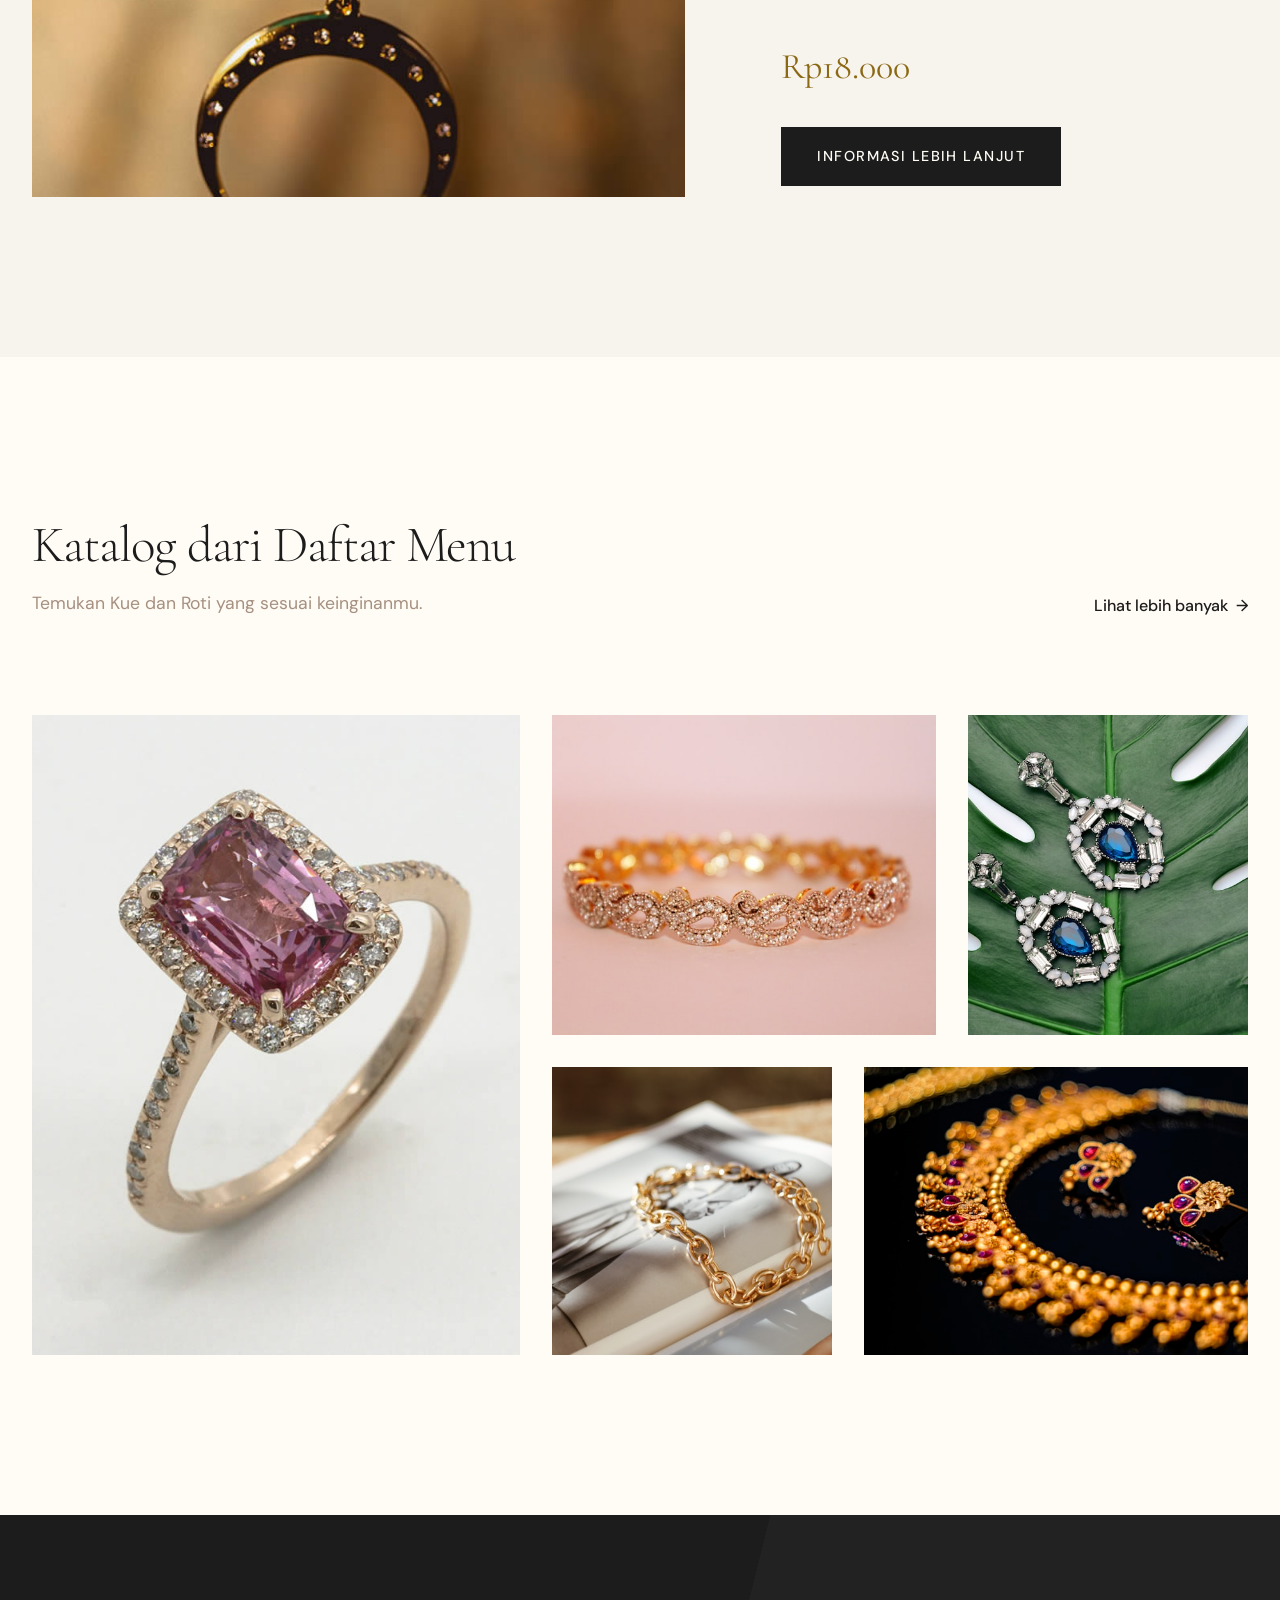
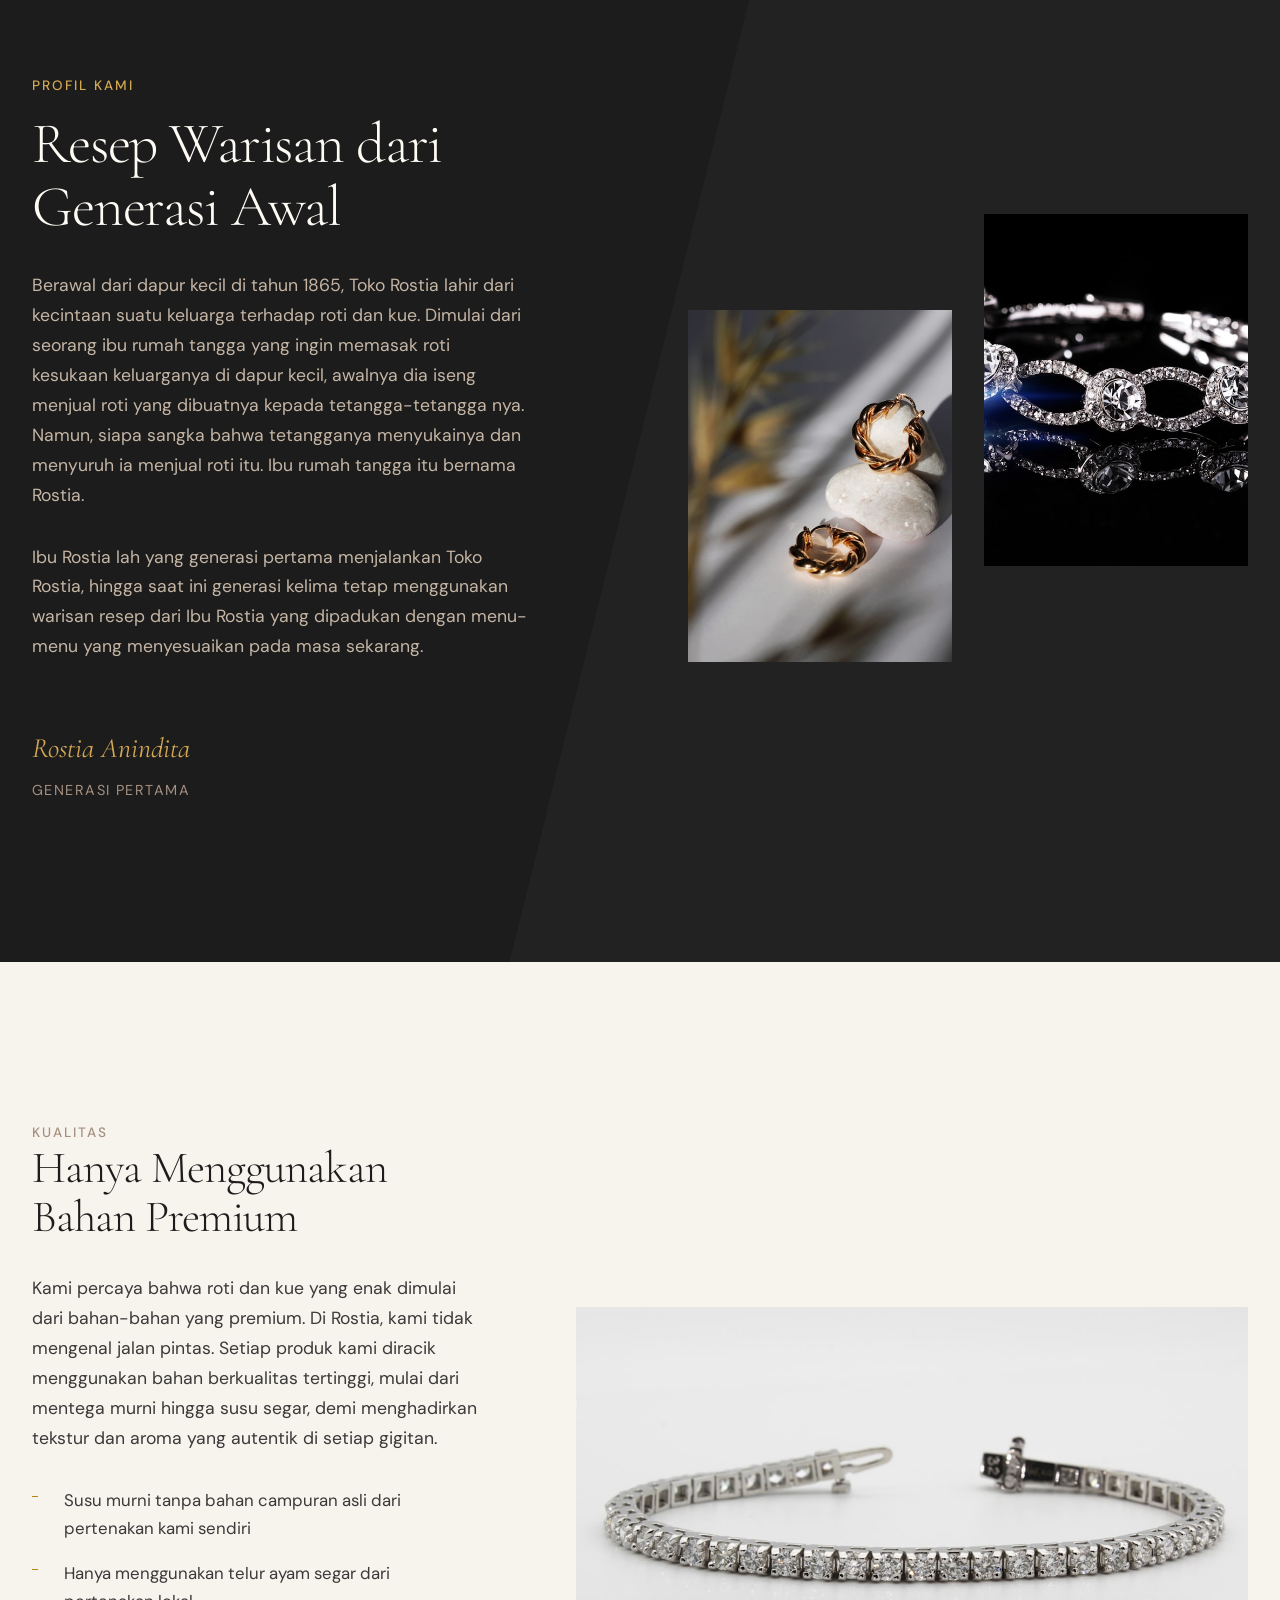
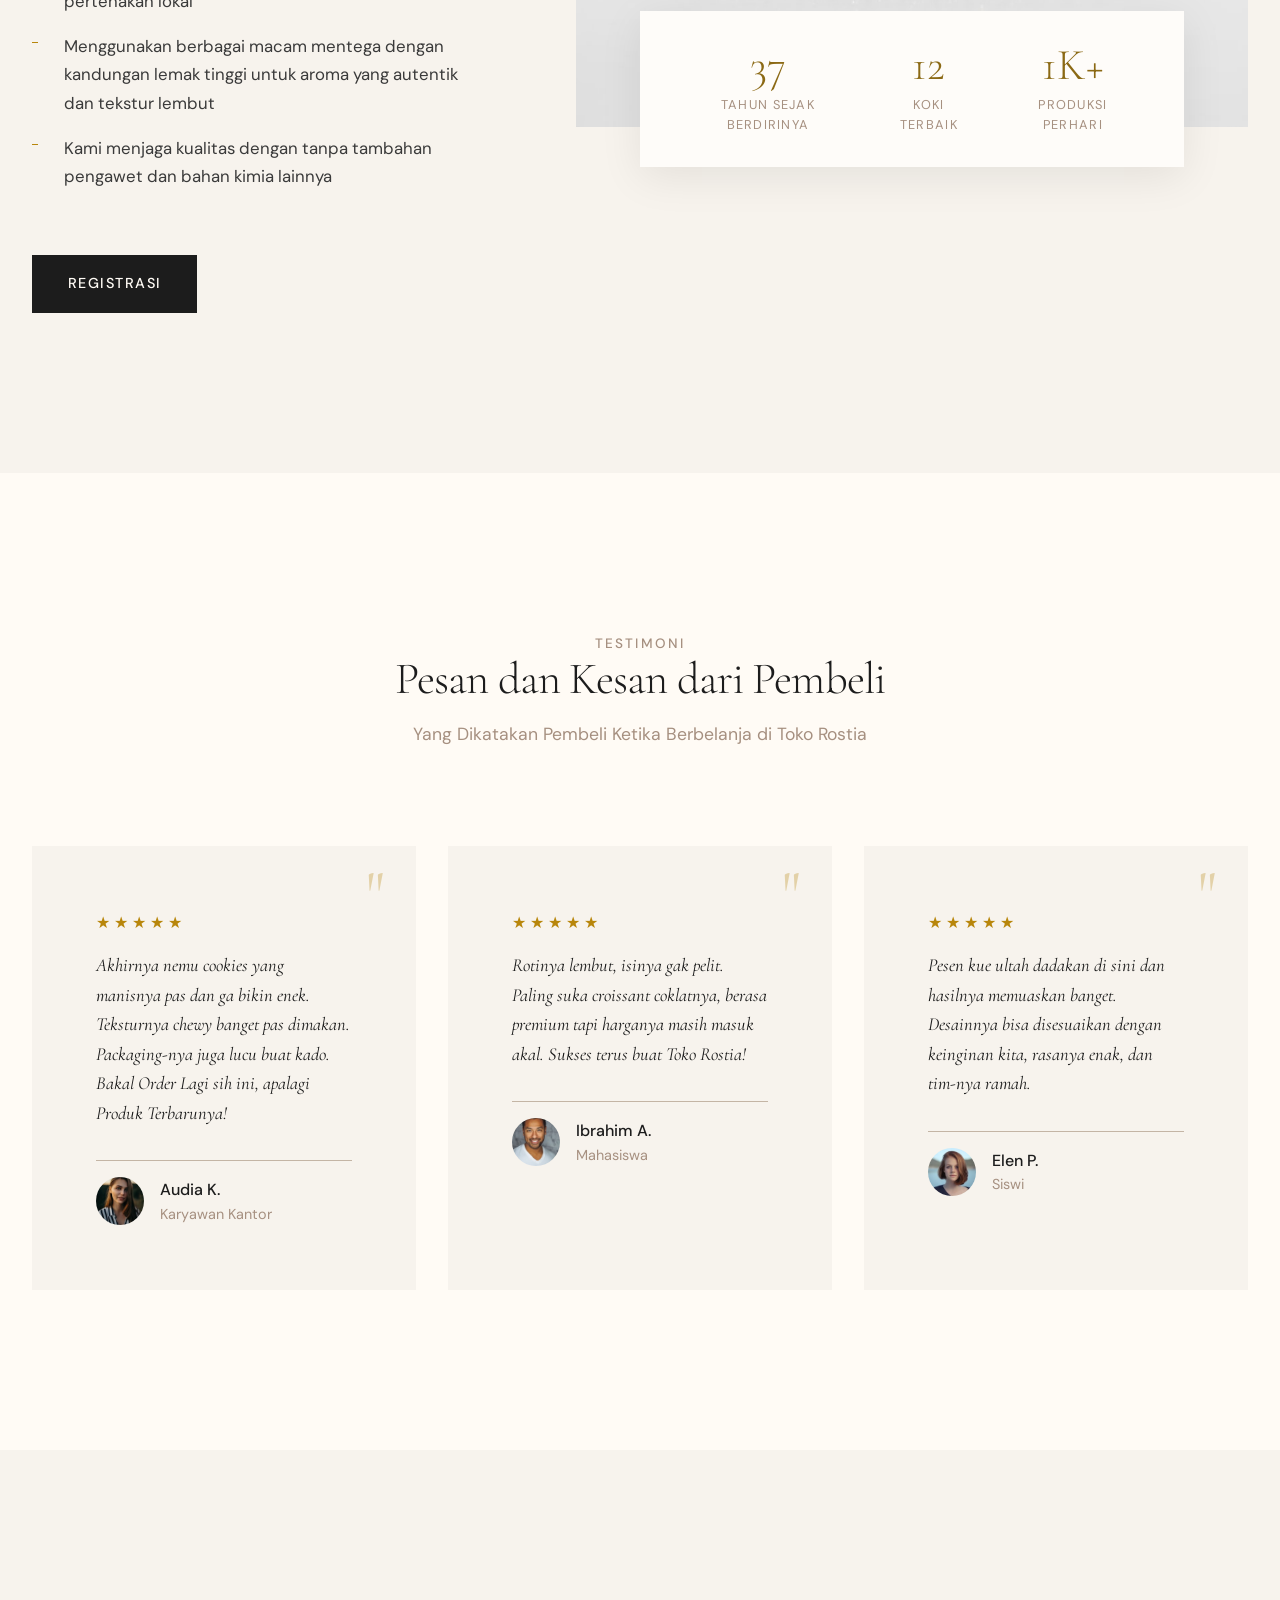
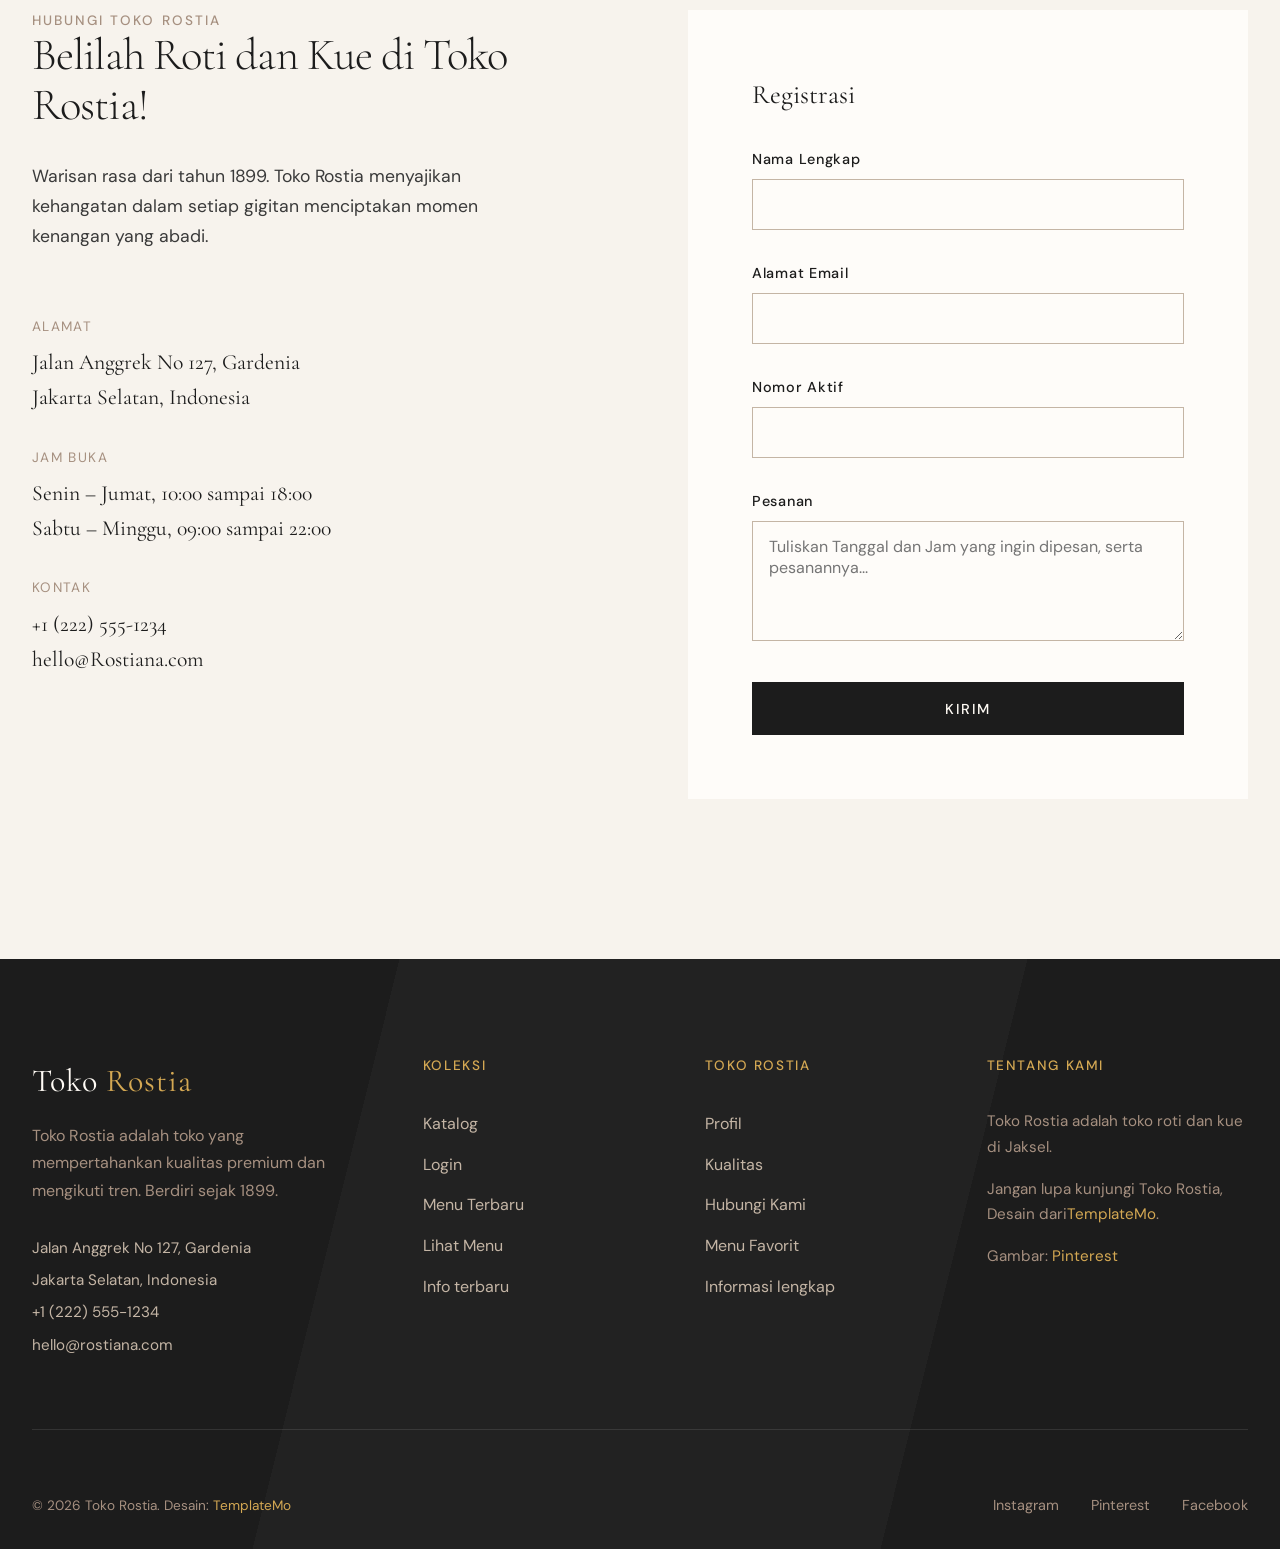
==== commit 3d617a31: "Update index.html" ====
--- a/index.html
+++ b/index.html
@@ -55,7 +55,7 @@
         </ul>
         <div class="mobile-nav-cta">
             <a href="#contact" class="btn-primary">Registrasi</a>
-            <a href="login/index.html" class="btn-primary">Login</a>
+            <a href="login/index.html" class="btn-primary">Kartu Anggota</a>
         </div>
     </nav>
     
@@ -405,9 +405,9 @@
                             <input type="tel" id="phone" name="phone" class="form-input">
                         </div>
                         <div class="form-group">
-                            <label class="form-label" for="message">Pesan dan Kesan</label>
+                            <label class="form-label" for="message">Pesanan</label>
                             <textarea id="message" name="message" class="form-textarea" 
-                                placeholder="Tertarik dengan koleksi tertentu? Beritahu kami di sini"></textarea>
+                                placeholder="Tuliskan Tanggal dan Jam yang ingin dipesan, serta pesanannya..."></textarea>
                         </div>
                         <button type="submit" class="form-submit">Kirim</button>
                     </form>
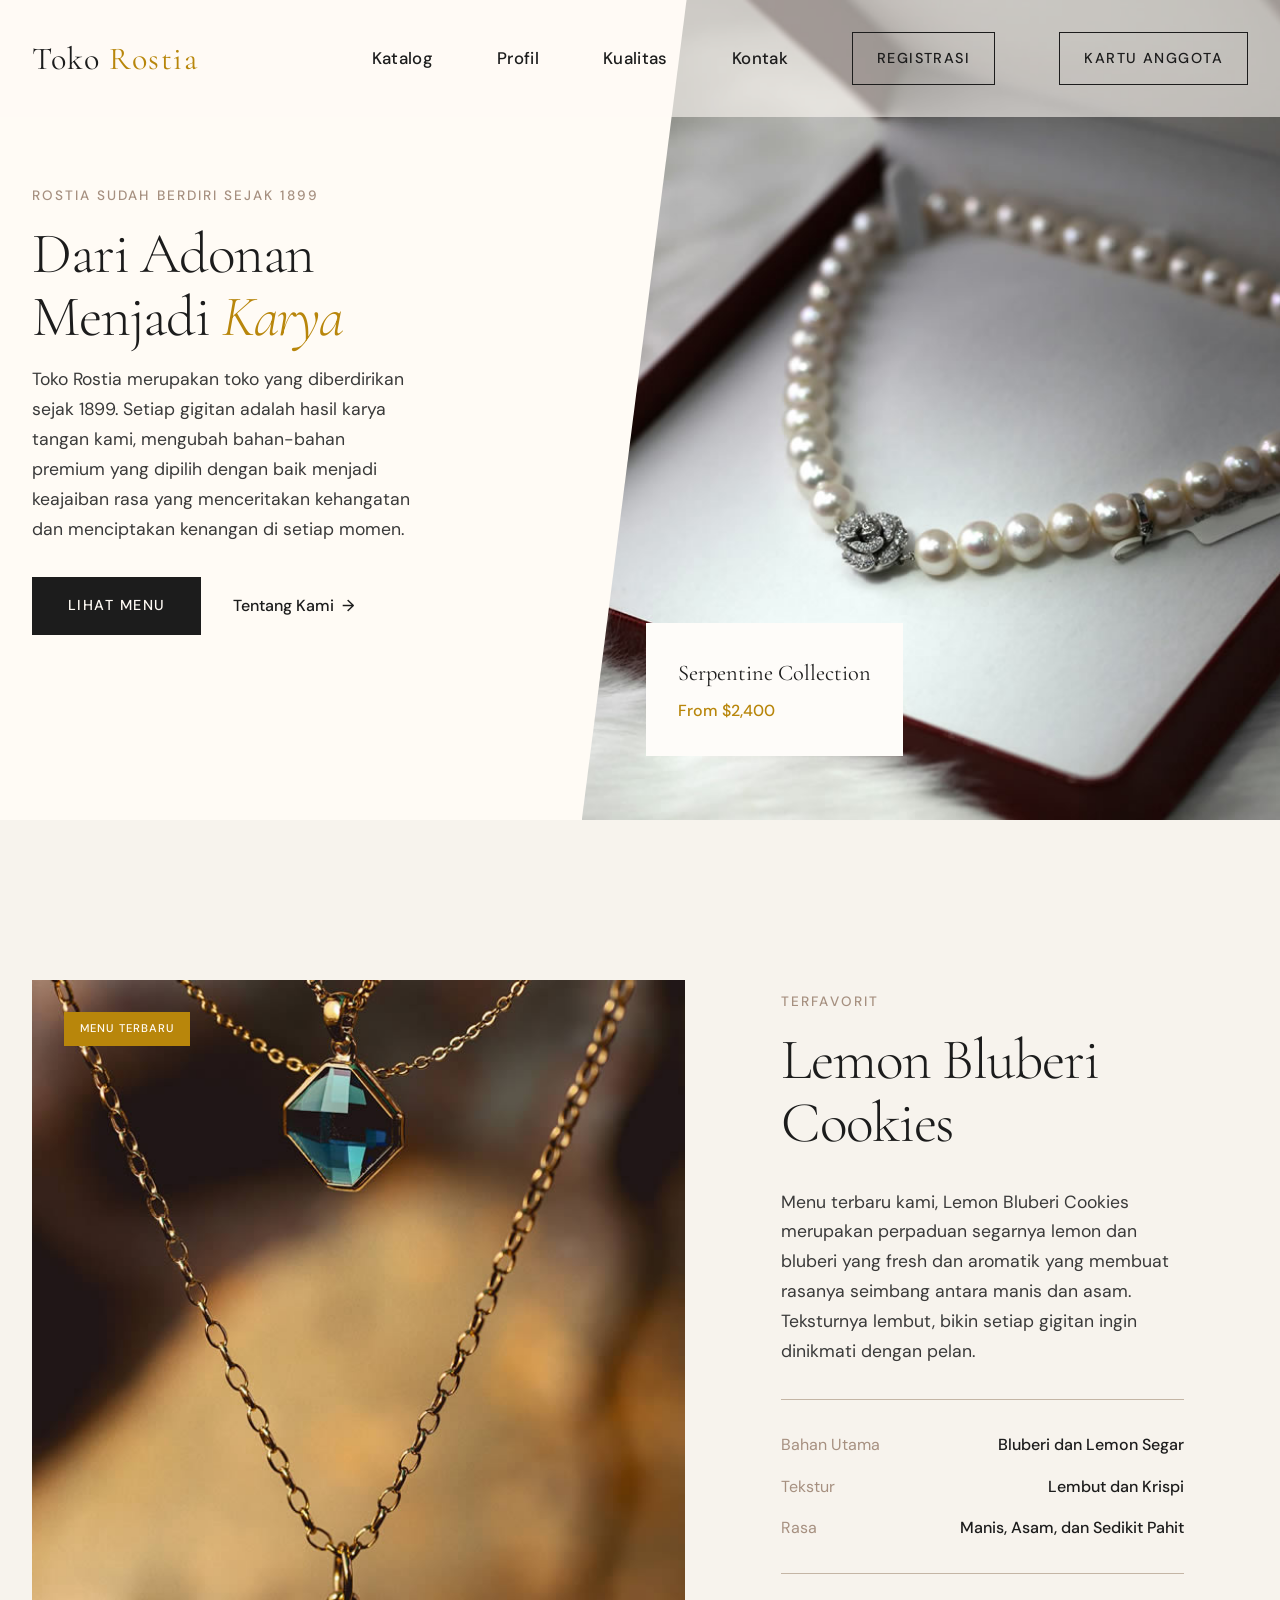
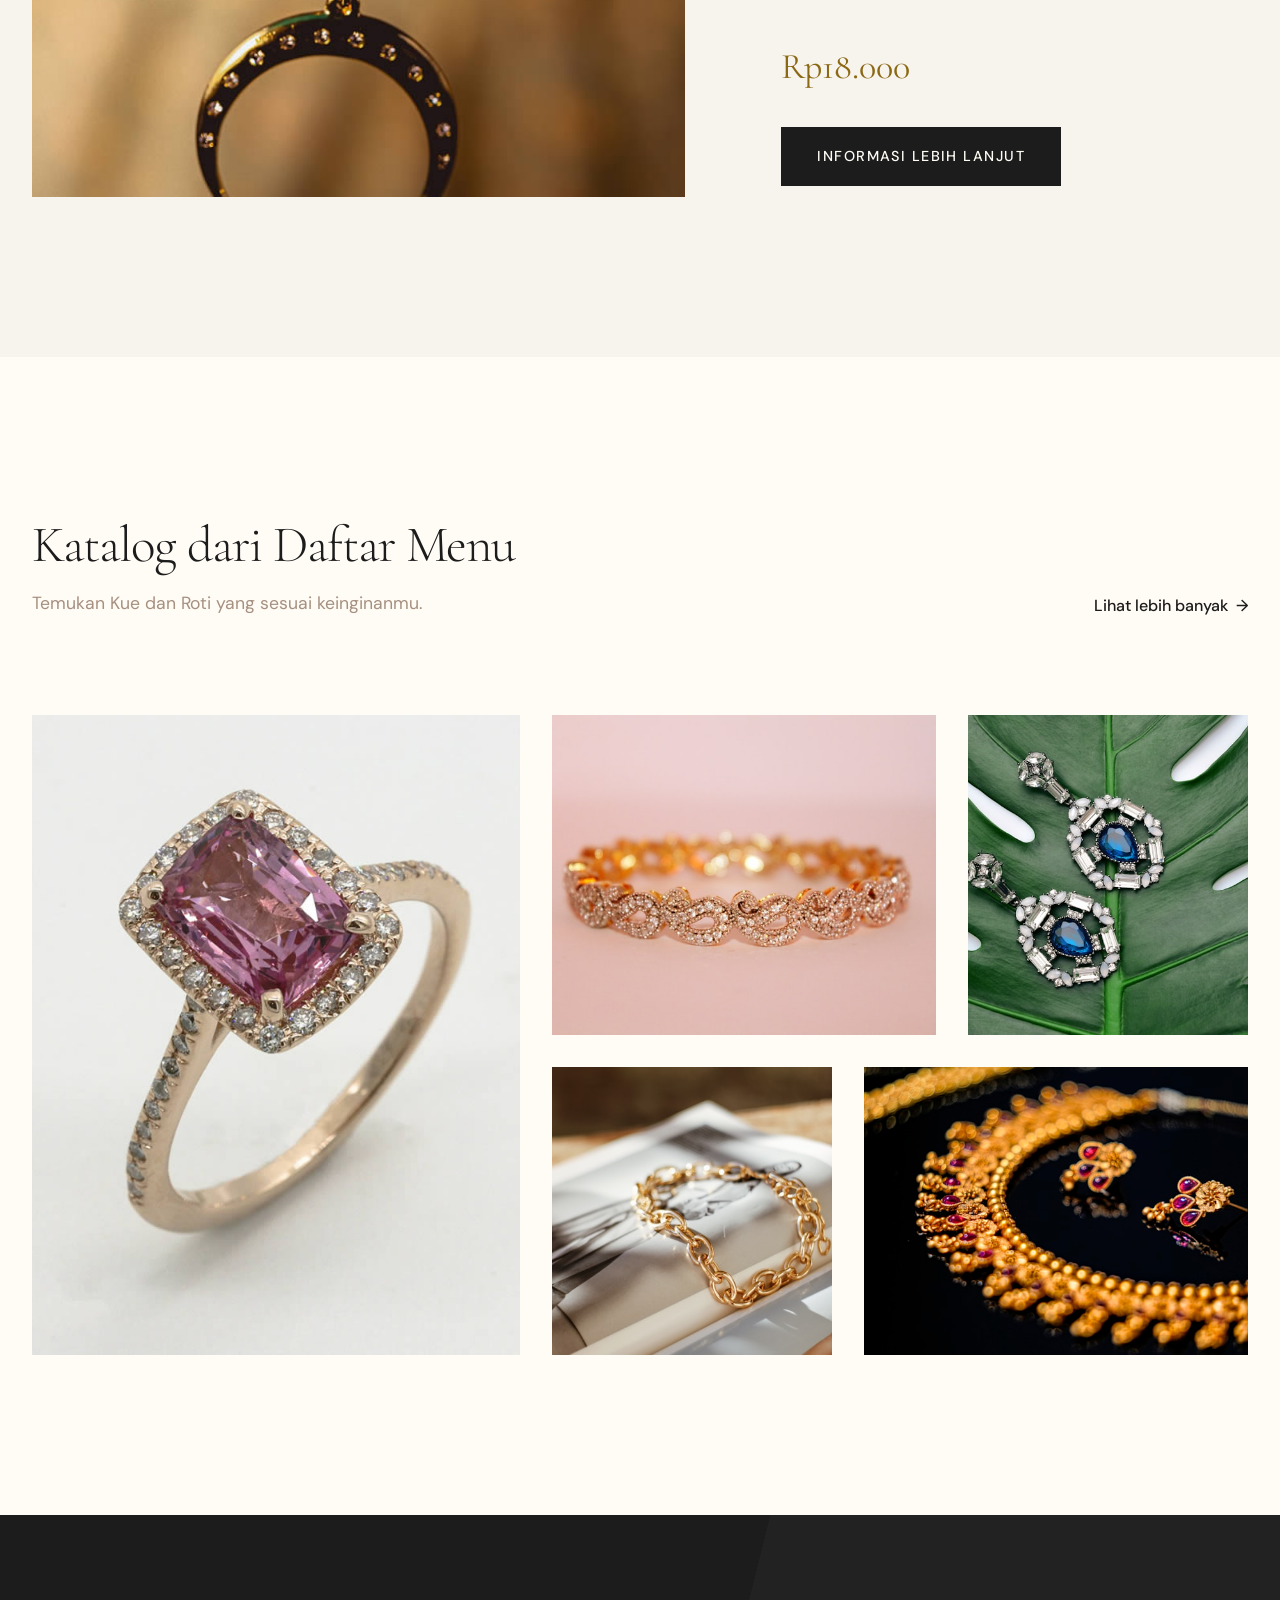
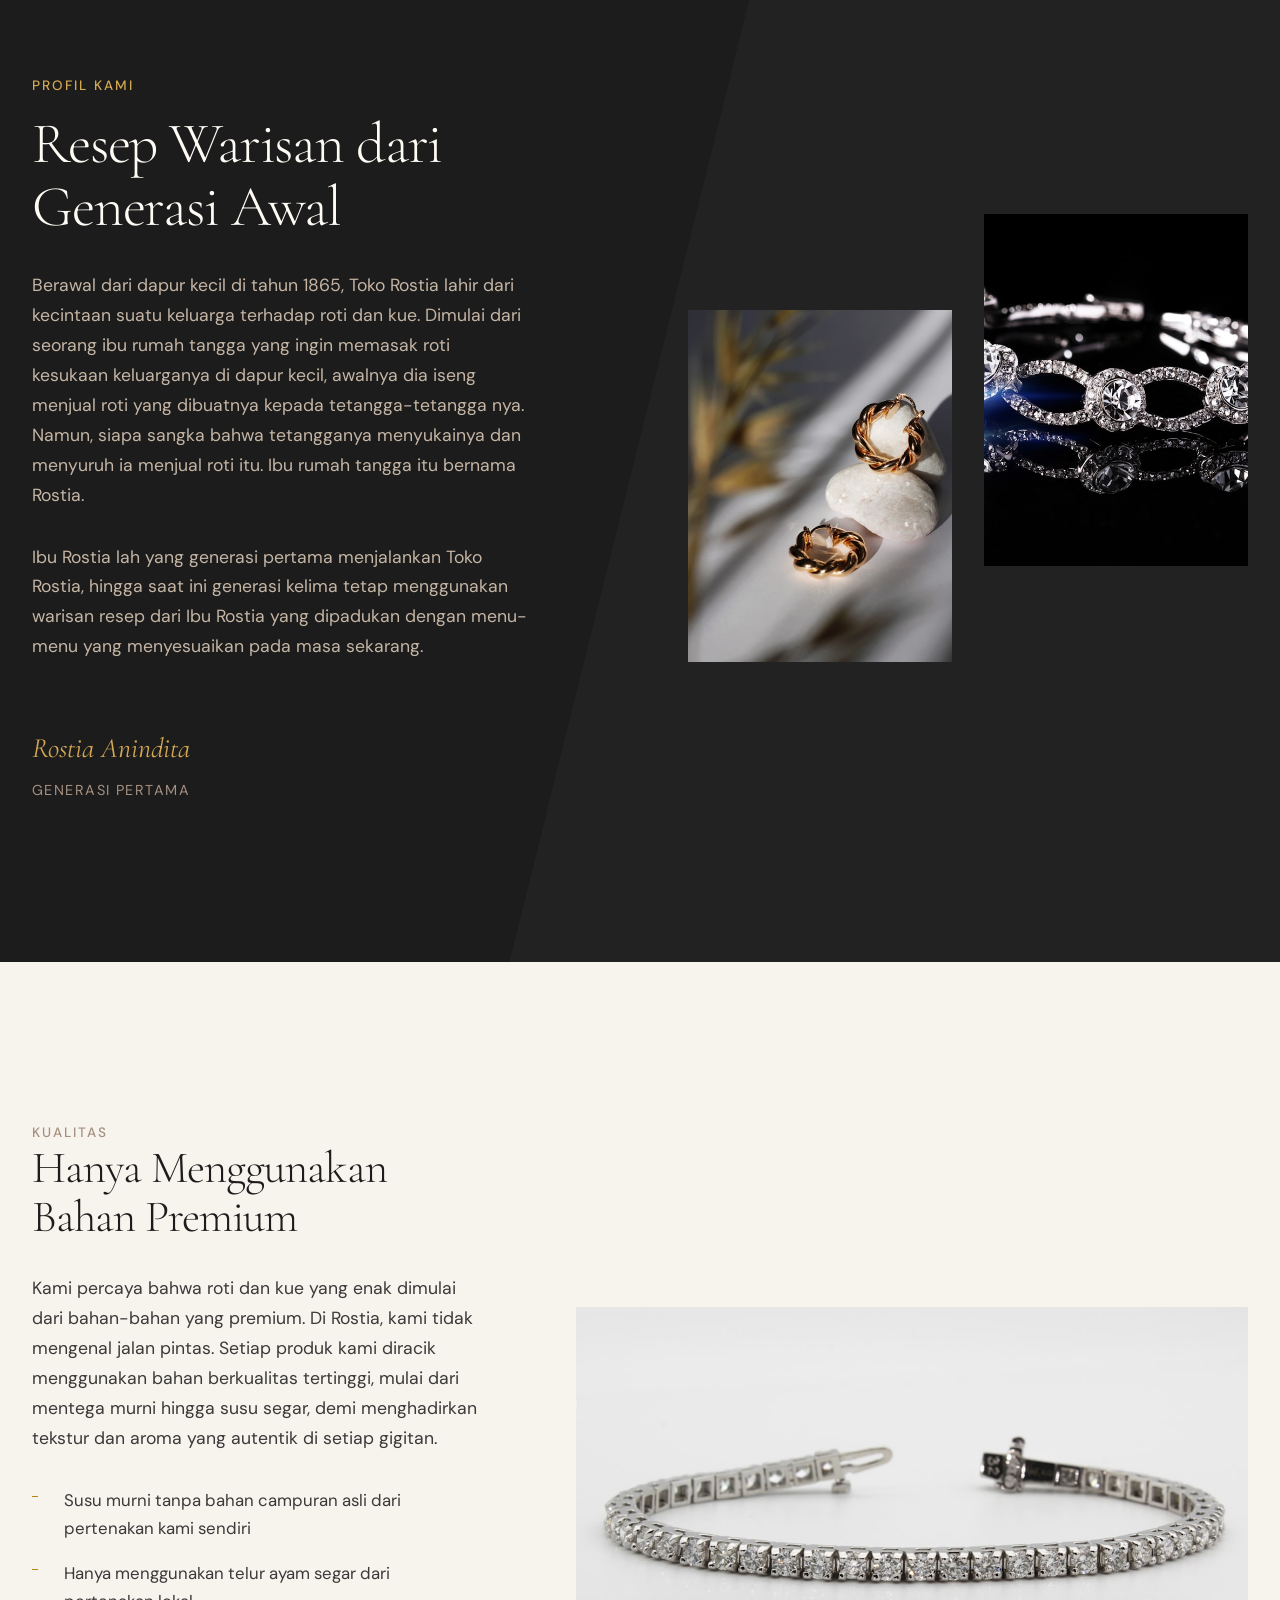
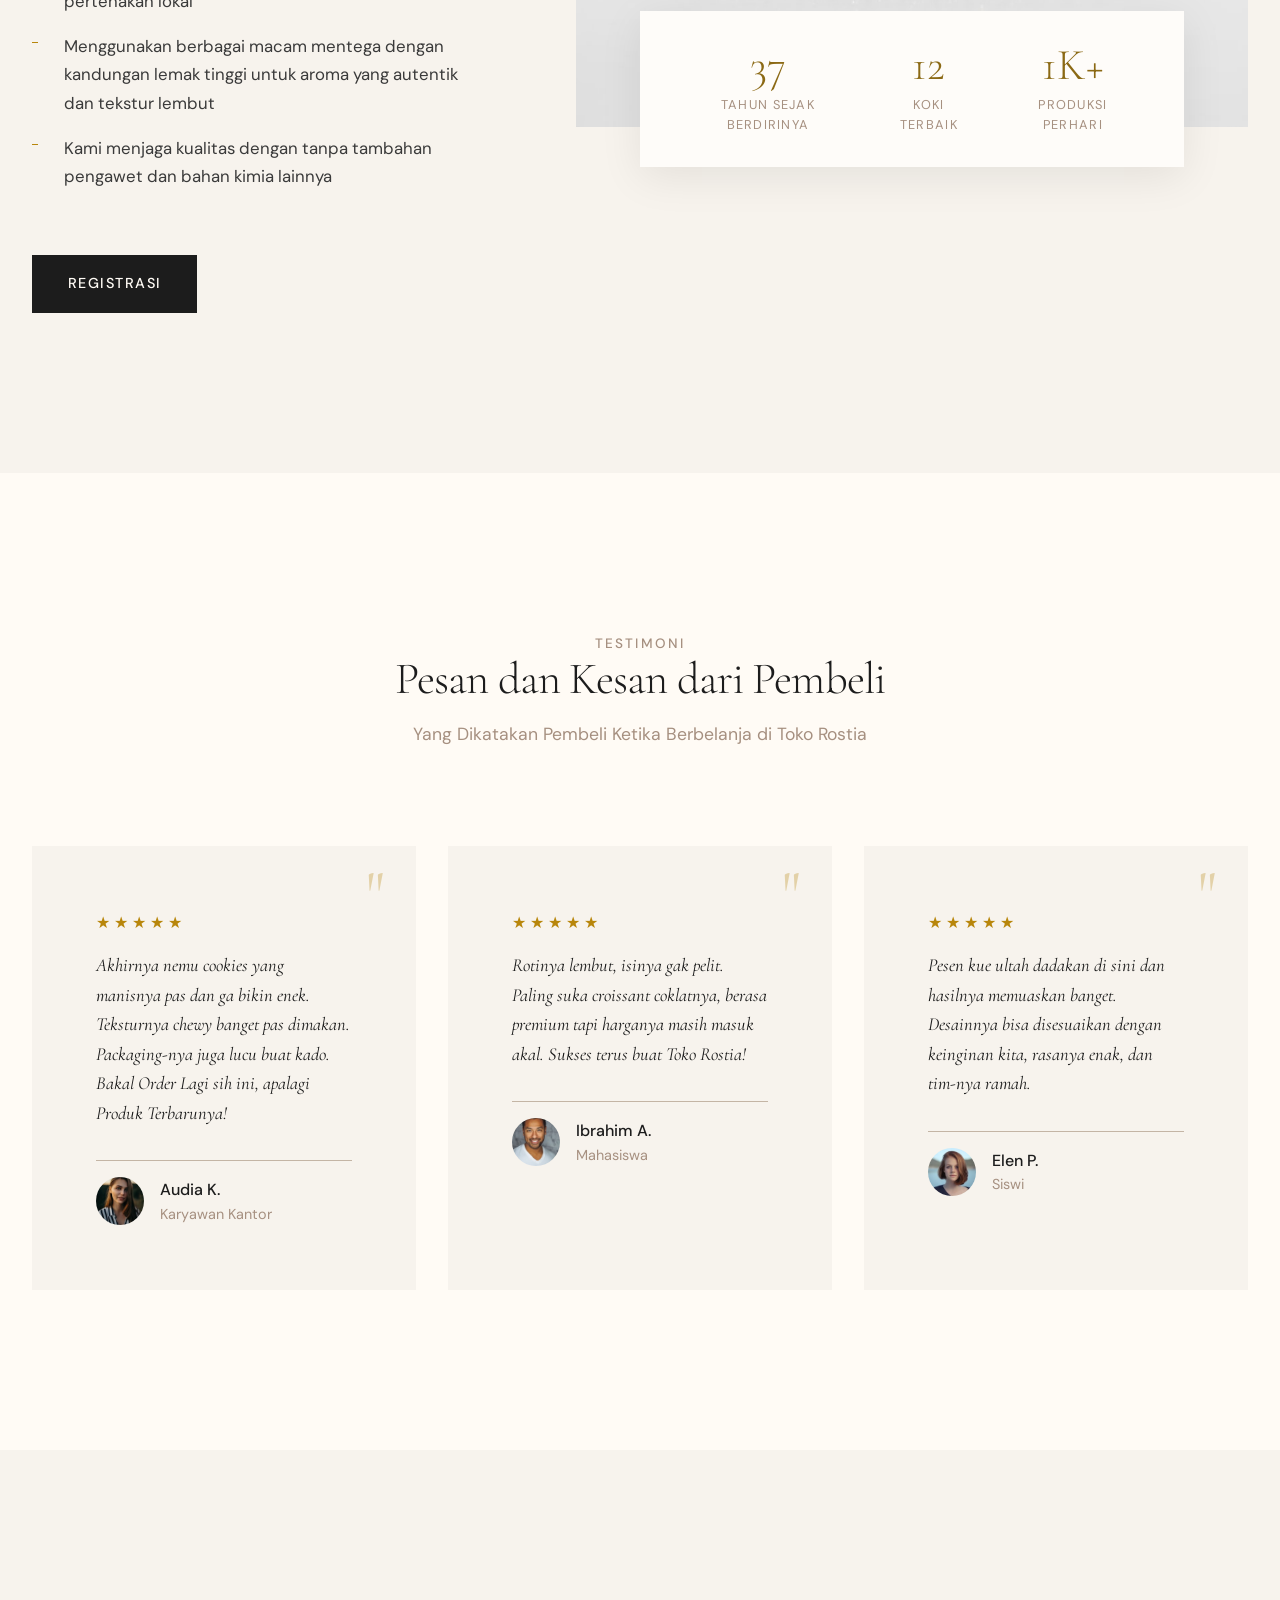
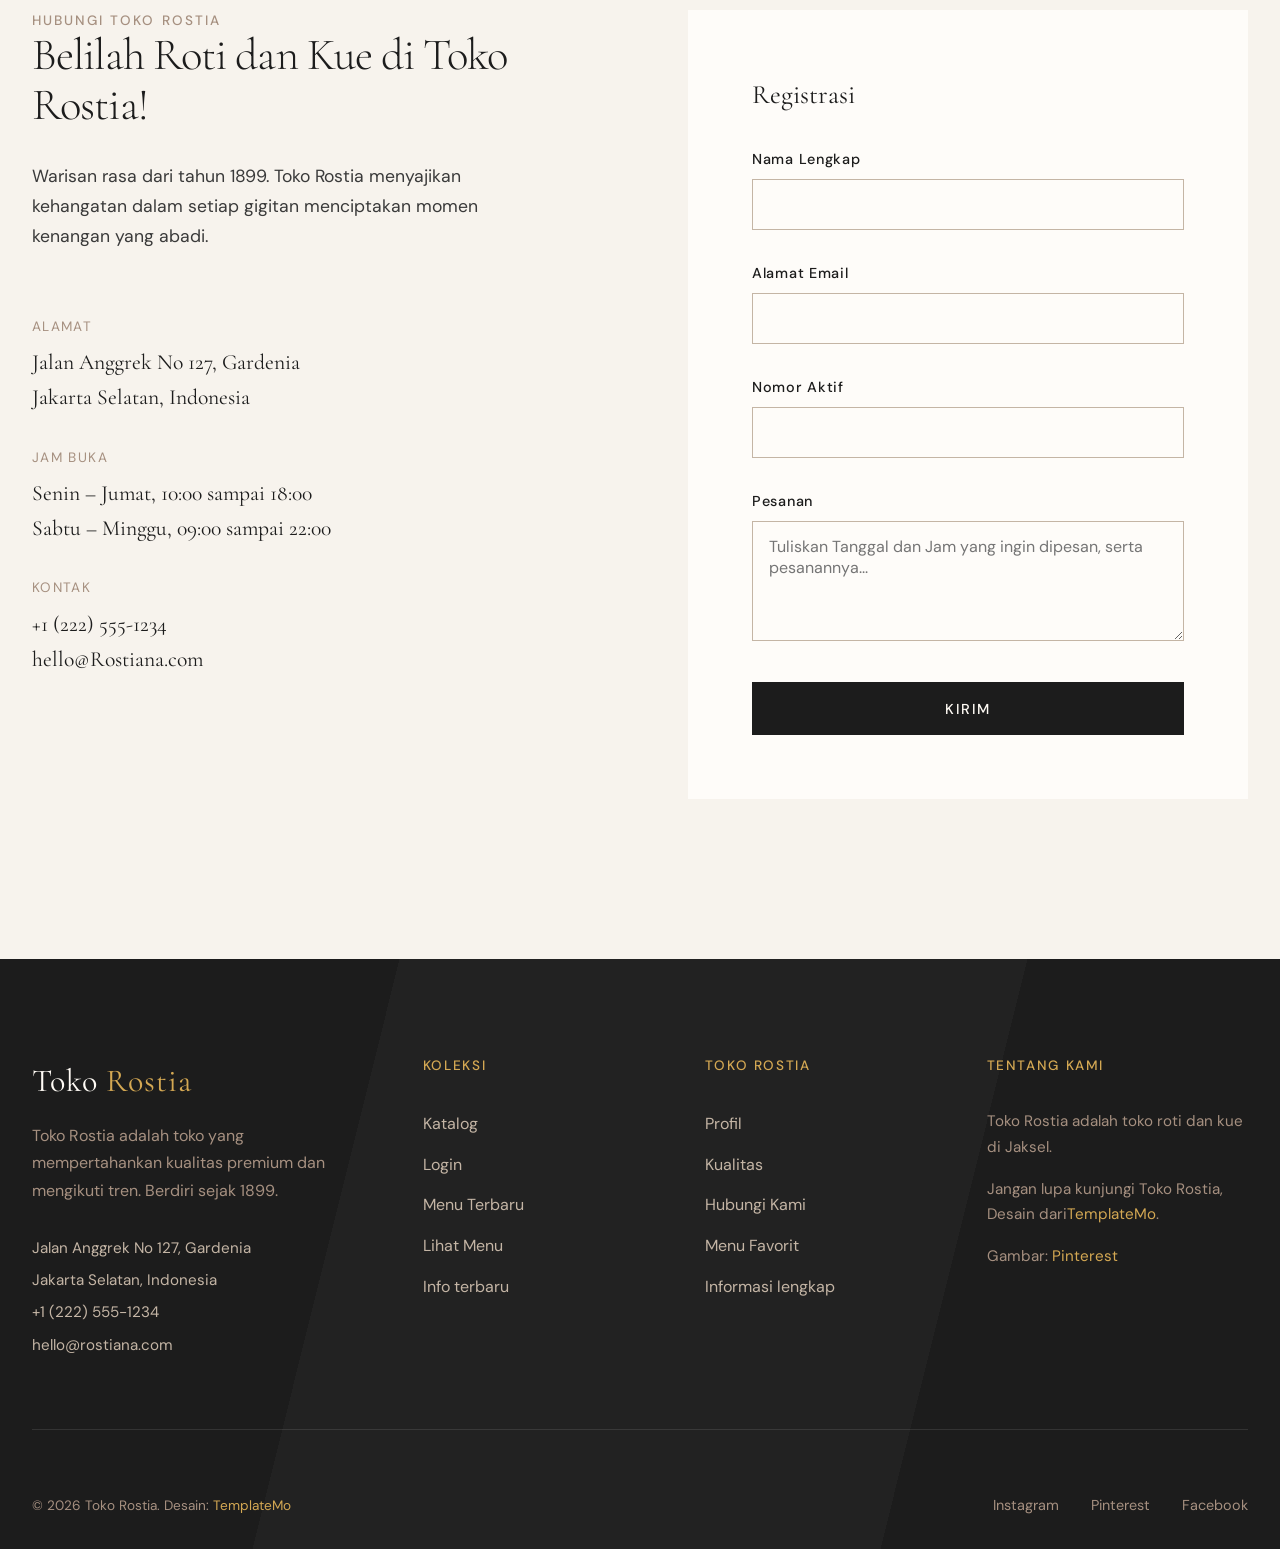
==== commit 0f531def: "Update index.html" ====
--- a/index.html
+++ b/index.html
@@ -31,7 +31,7 @@
                     <a href="#craftsmanship">Kualitas</a>
                     <a href="#contact">Kontak</a>
                     <a href="#contact" class="nav-cta">Registrasi</a>
-                    <a href="login/index.html" class="nav-cta">Login</a>
+                    <a href="login/index.html" class="nav-cta">Kartu Anggota</a>
                 </nav>
                 
                 <button class="menu-toggle" id="menuToggle" aria-label="Toggle menu">
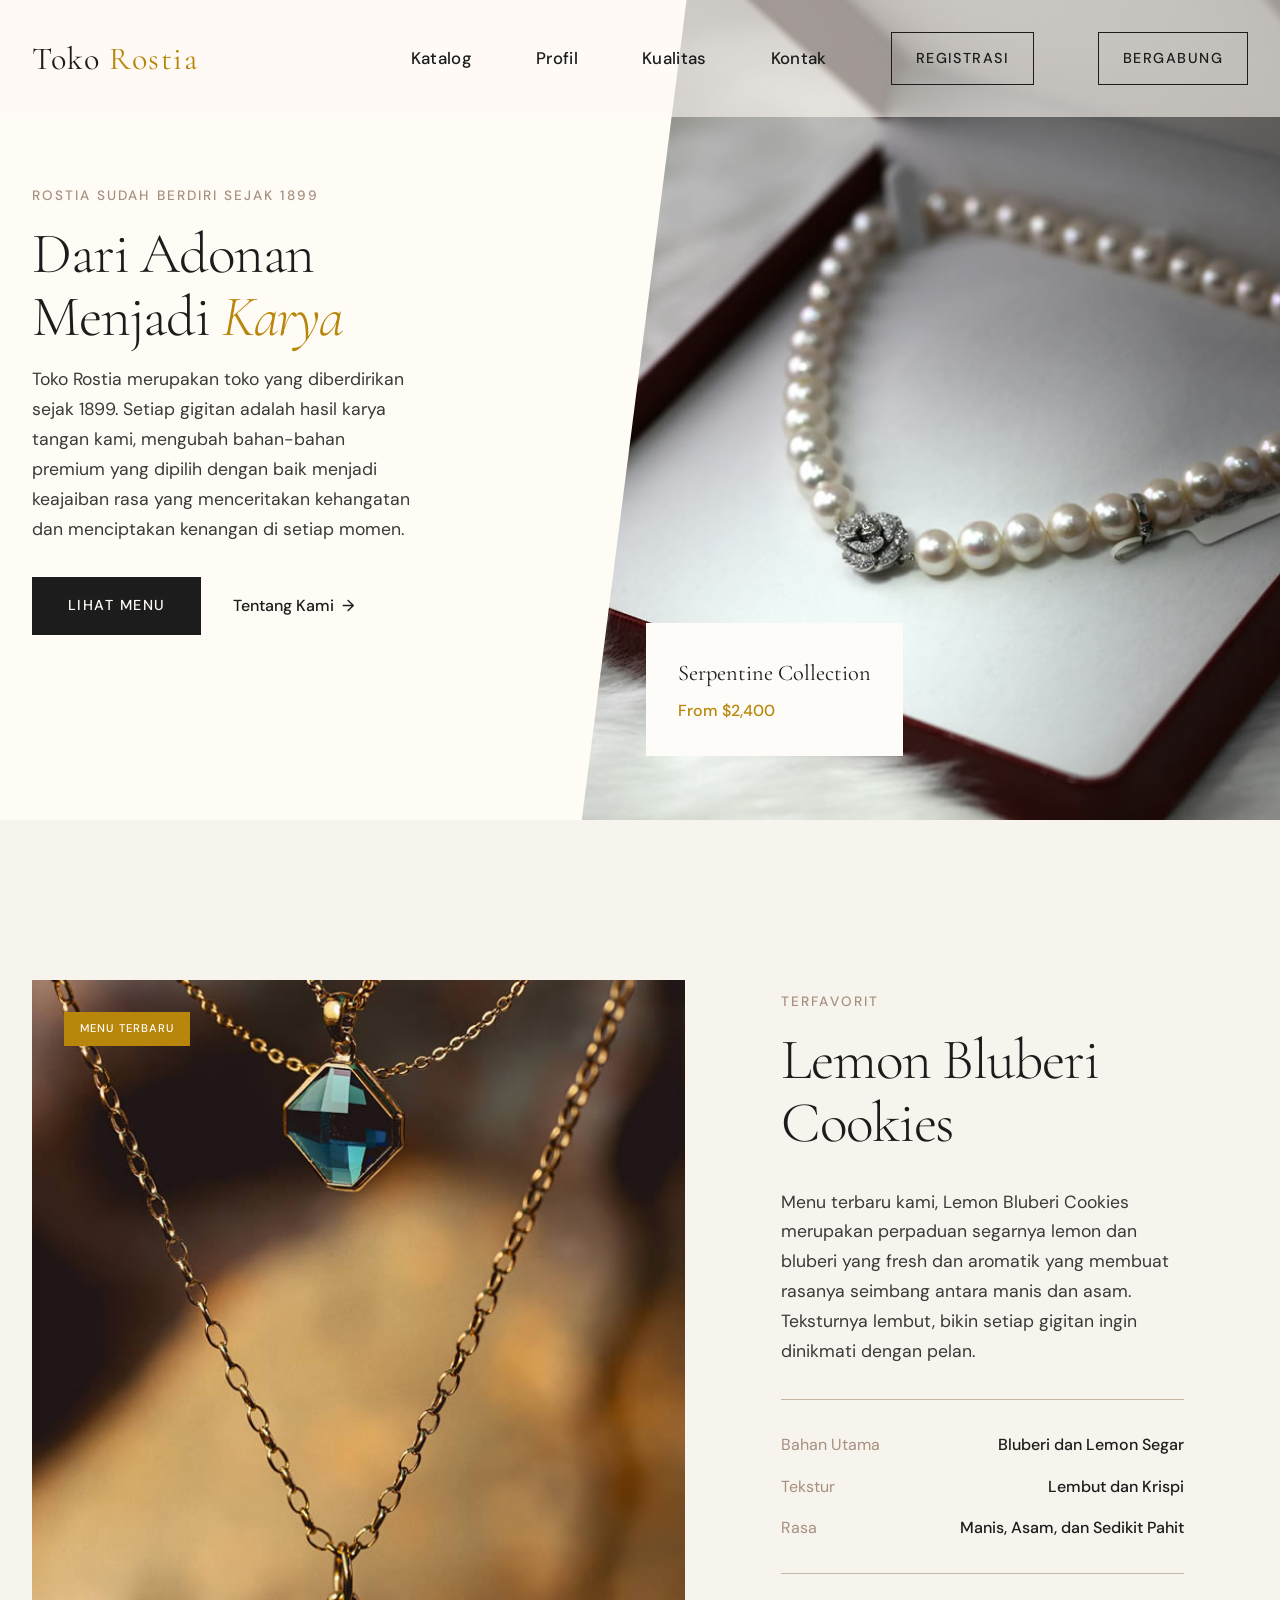
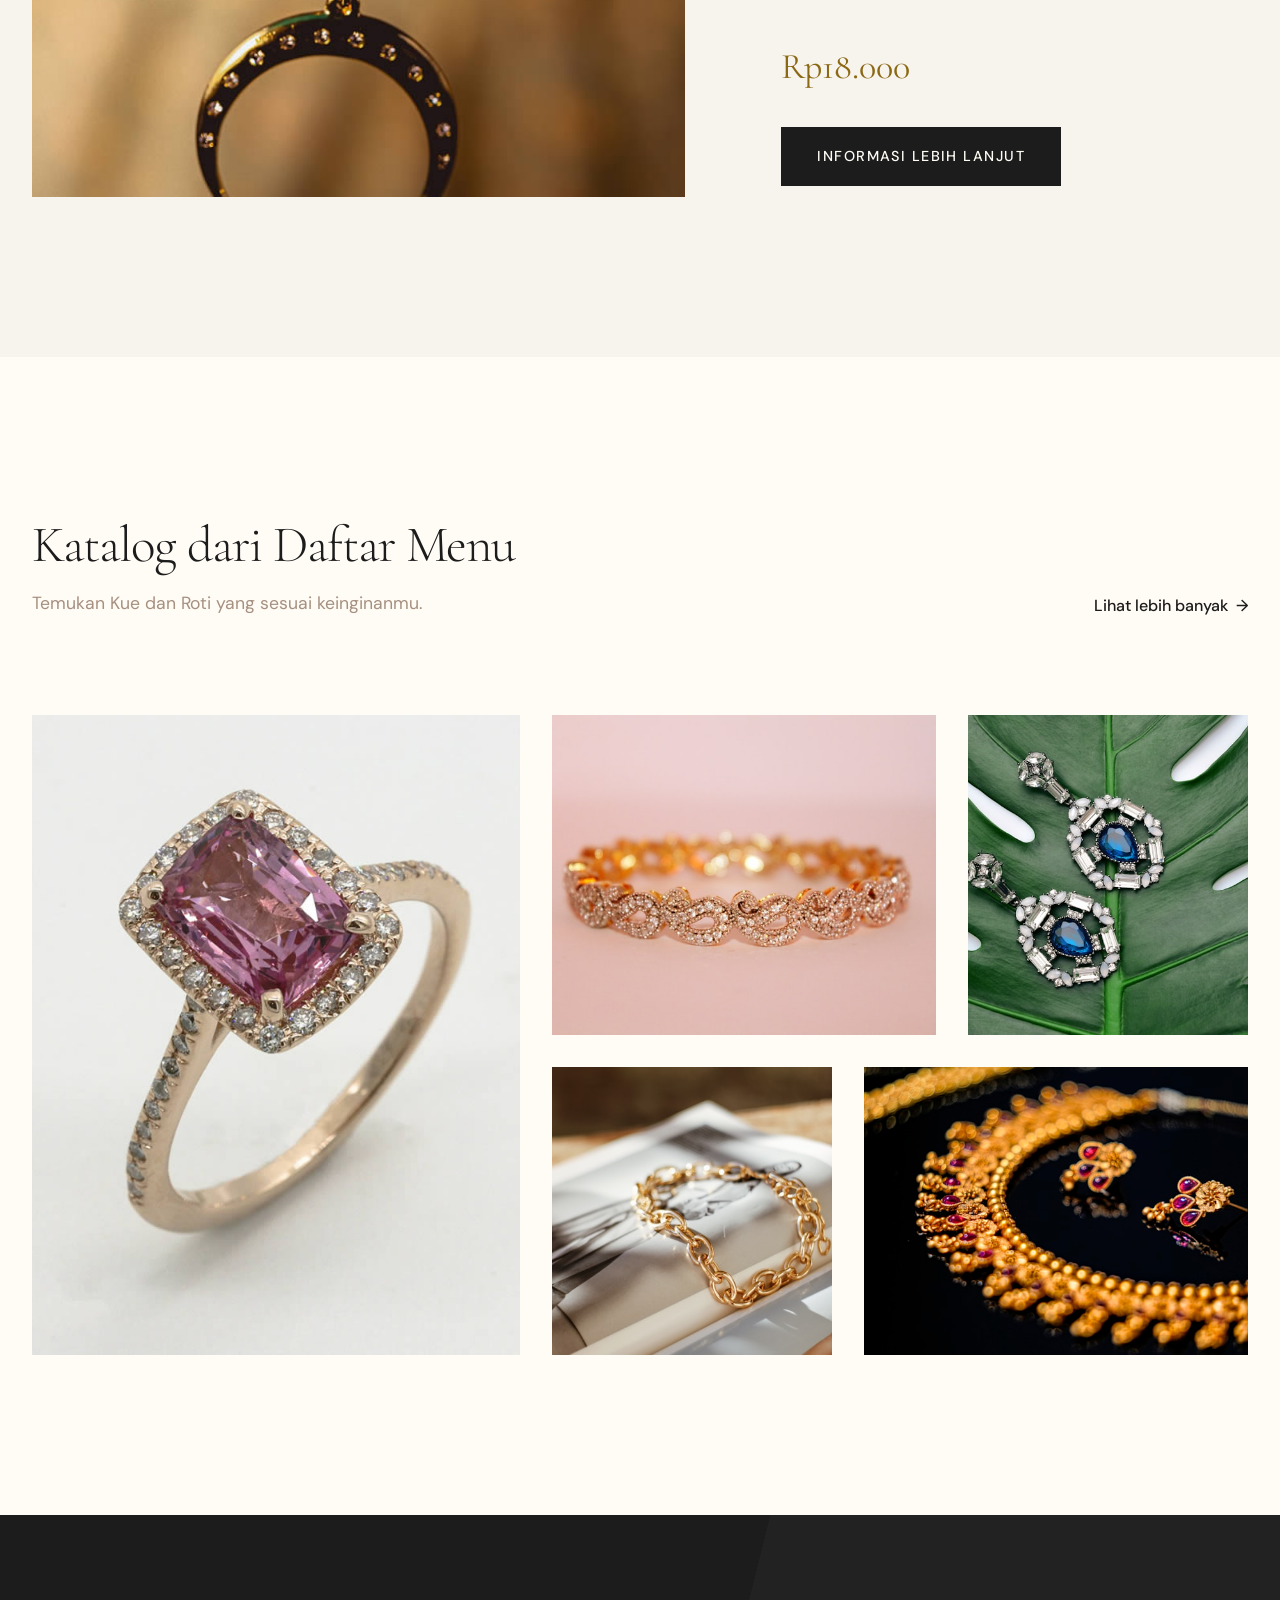
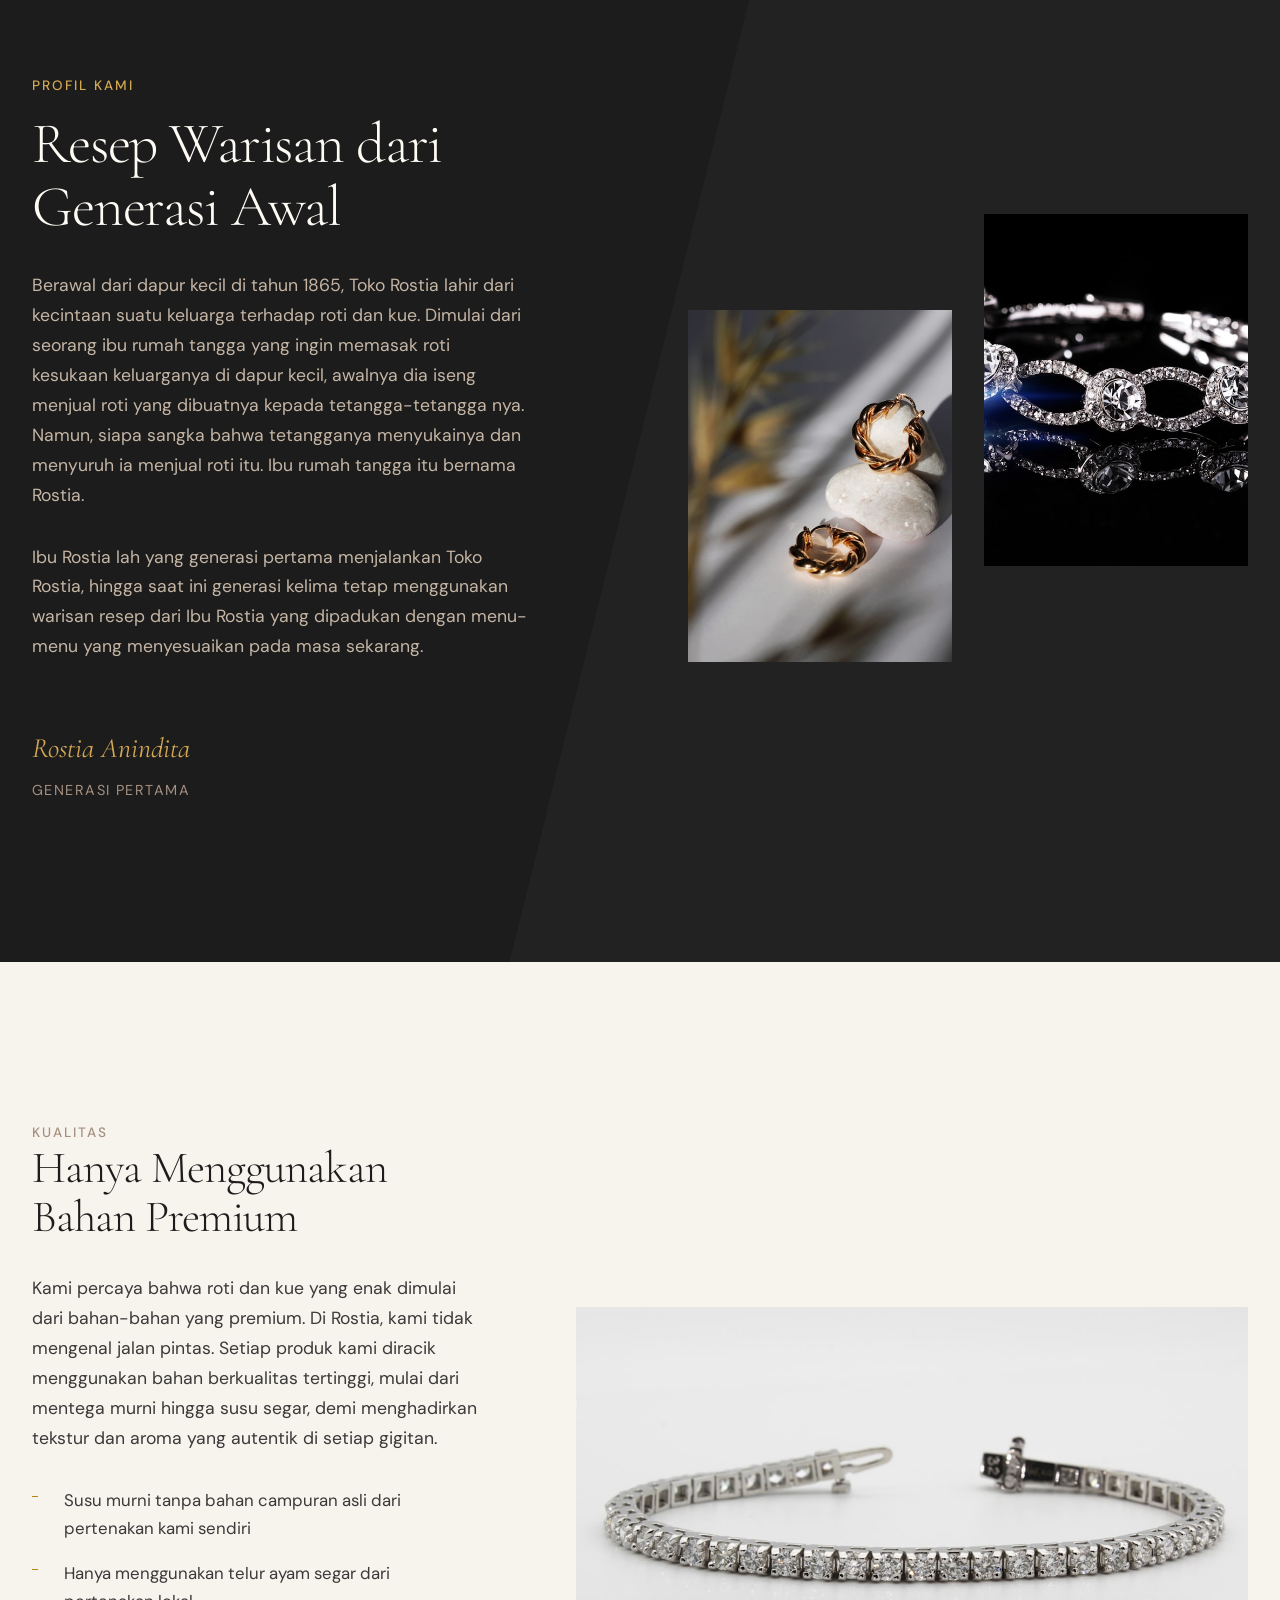
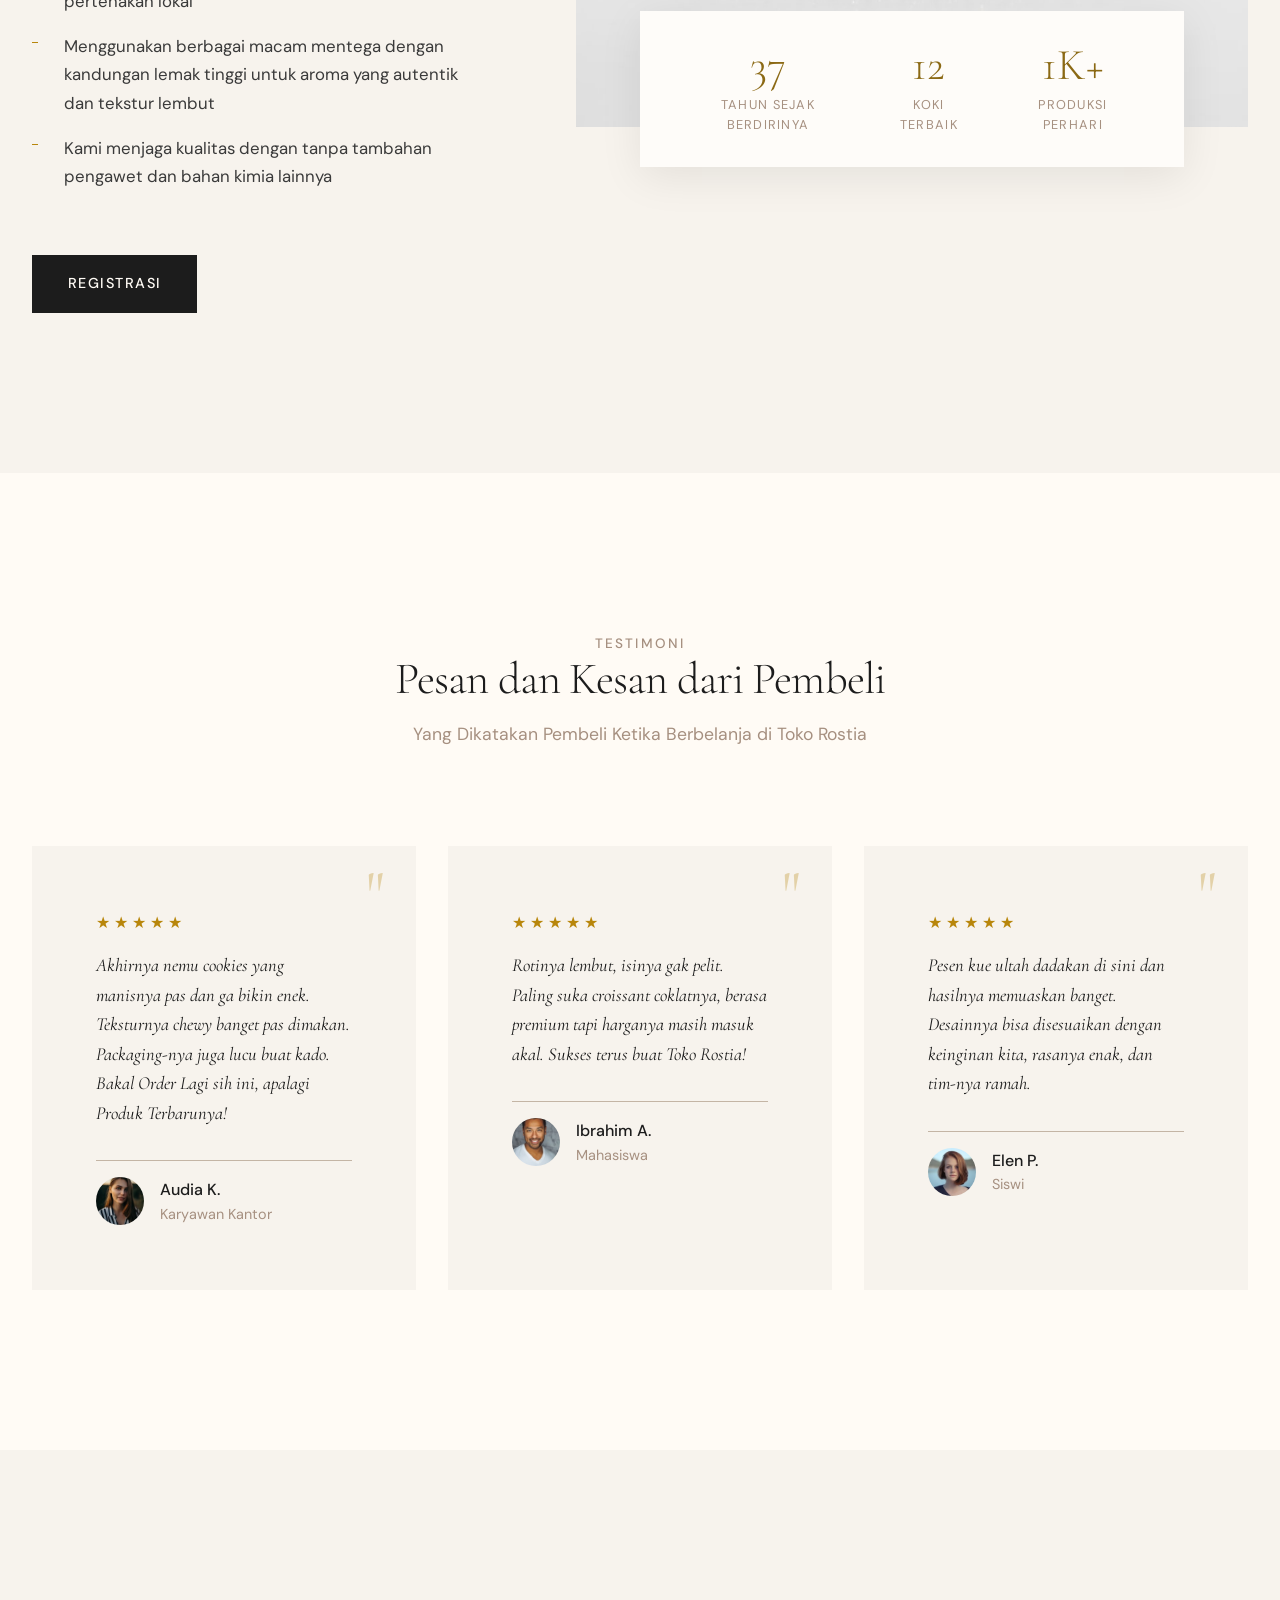
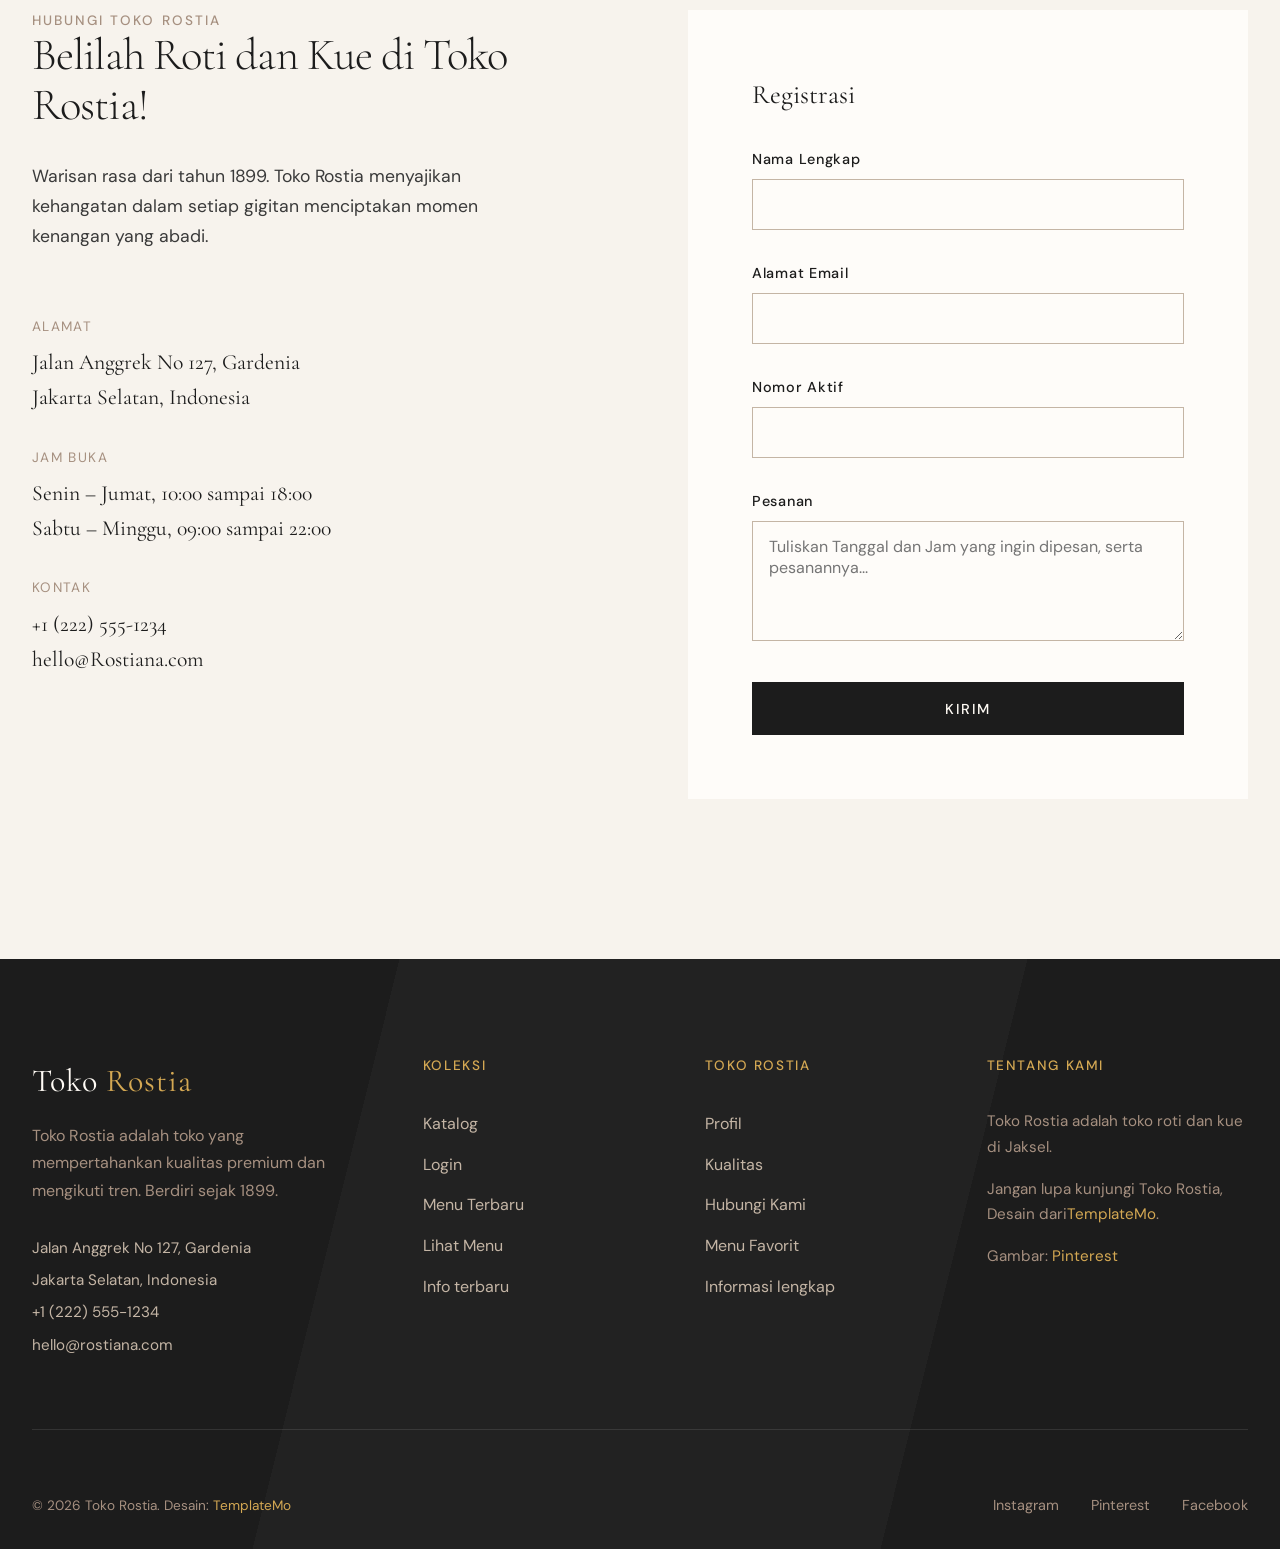
==== commit 1d98c0c5: "Update fmt.Println message from 'Hello' to 'Goodbye'" ====
--- a/index.html
+++ b/index.html
@@ -31,7 +31,7 @@
                     <a href="#craftsmanship">Kualitas</a>
                     <a href="#contact">Kontak</a>
                     <a href="#contact" class="nav-cta">Registrasi</a>
-                    <a href="login/index.html" class="nav-cta">Kartu Anggota</a>
+                    <a href="login/index.html" class="nav-cta">Bergabung</a>
                 </nav>
                 
                 <button class="menu-toggle" id="menuToggle" aria-label="Toggle menu">
@@ -55,7 +55,7 @@
         </ul>
         <div class="mobile-nav-cta">
             <a href="#contact" class="btn-primary">Registrasi</a>
-            <a href="login/index.html" class="btn-primary">Kartu Anggota</a>
+            <a href="login/index.html" class="btn-primary">Bergabung</a>
         </div>
     </nav>
     
